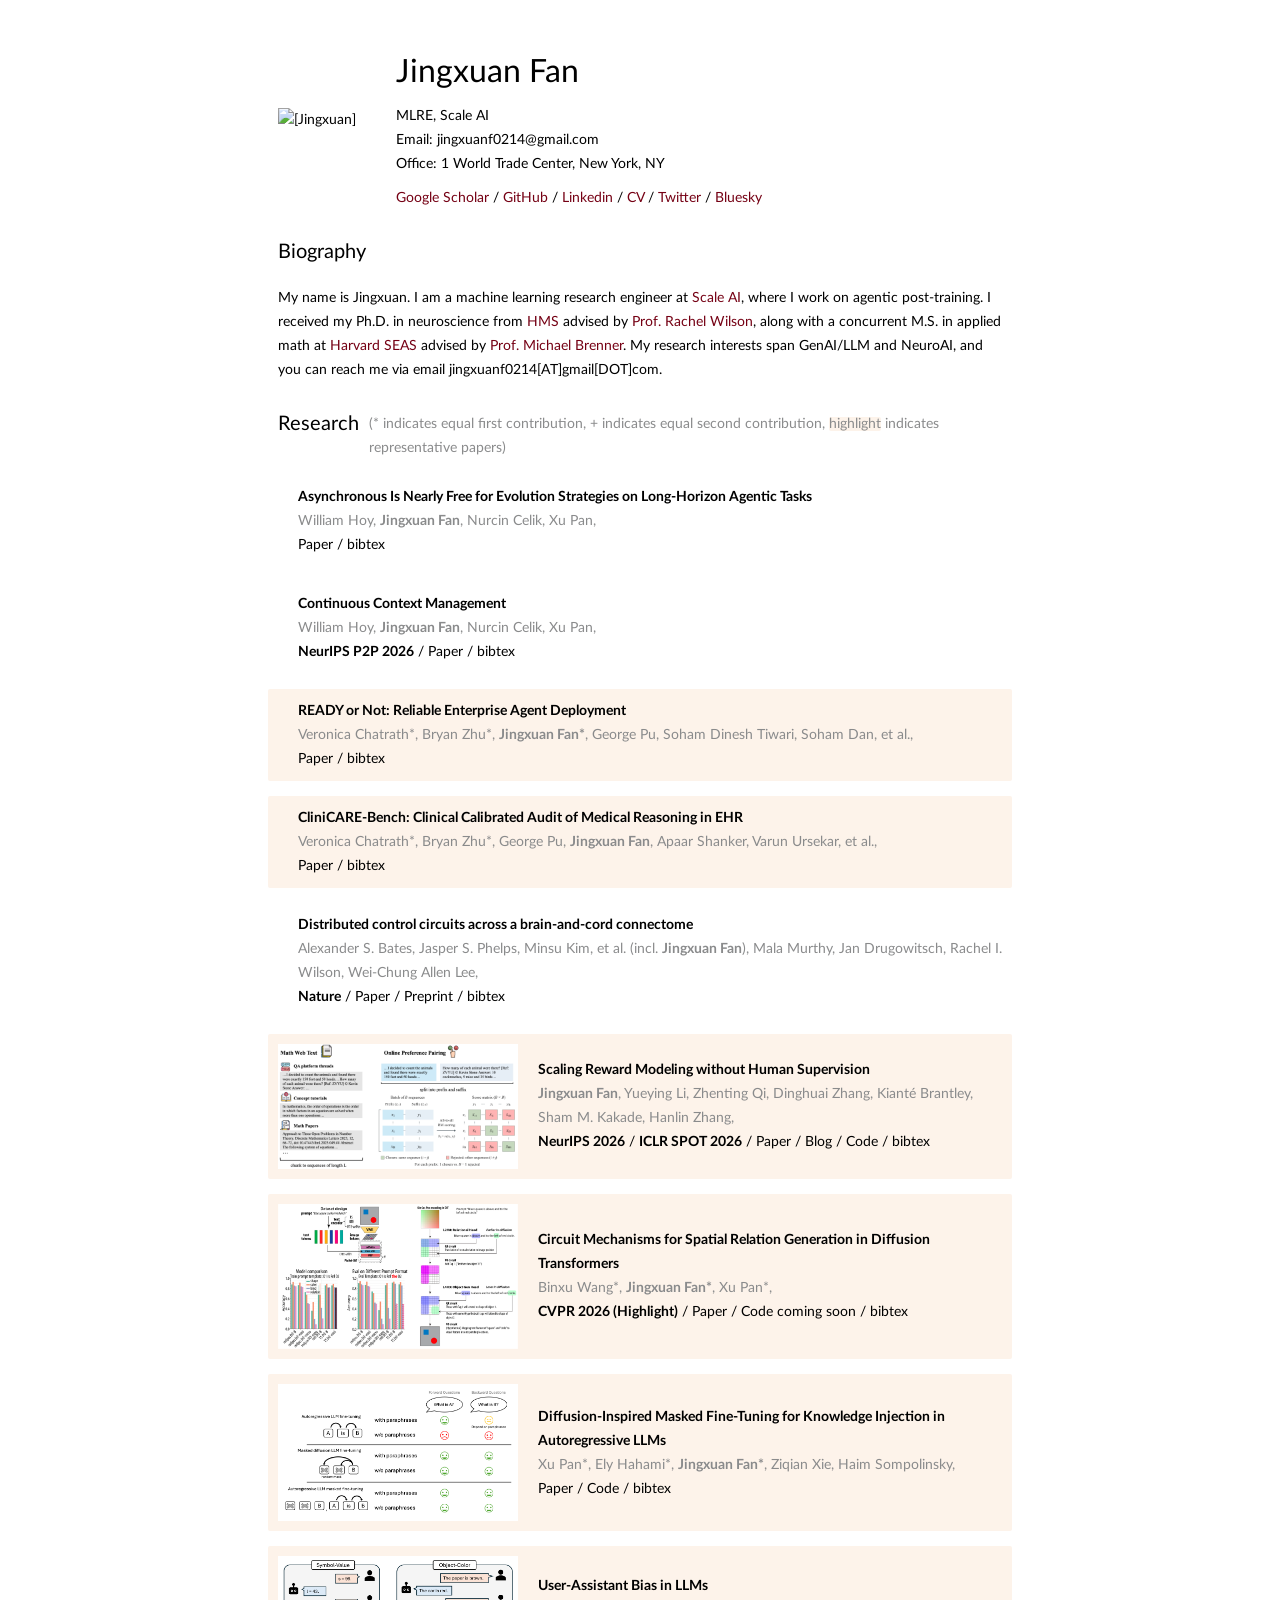
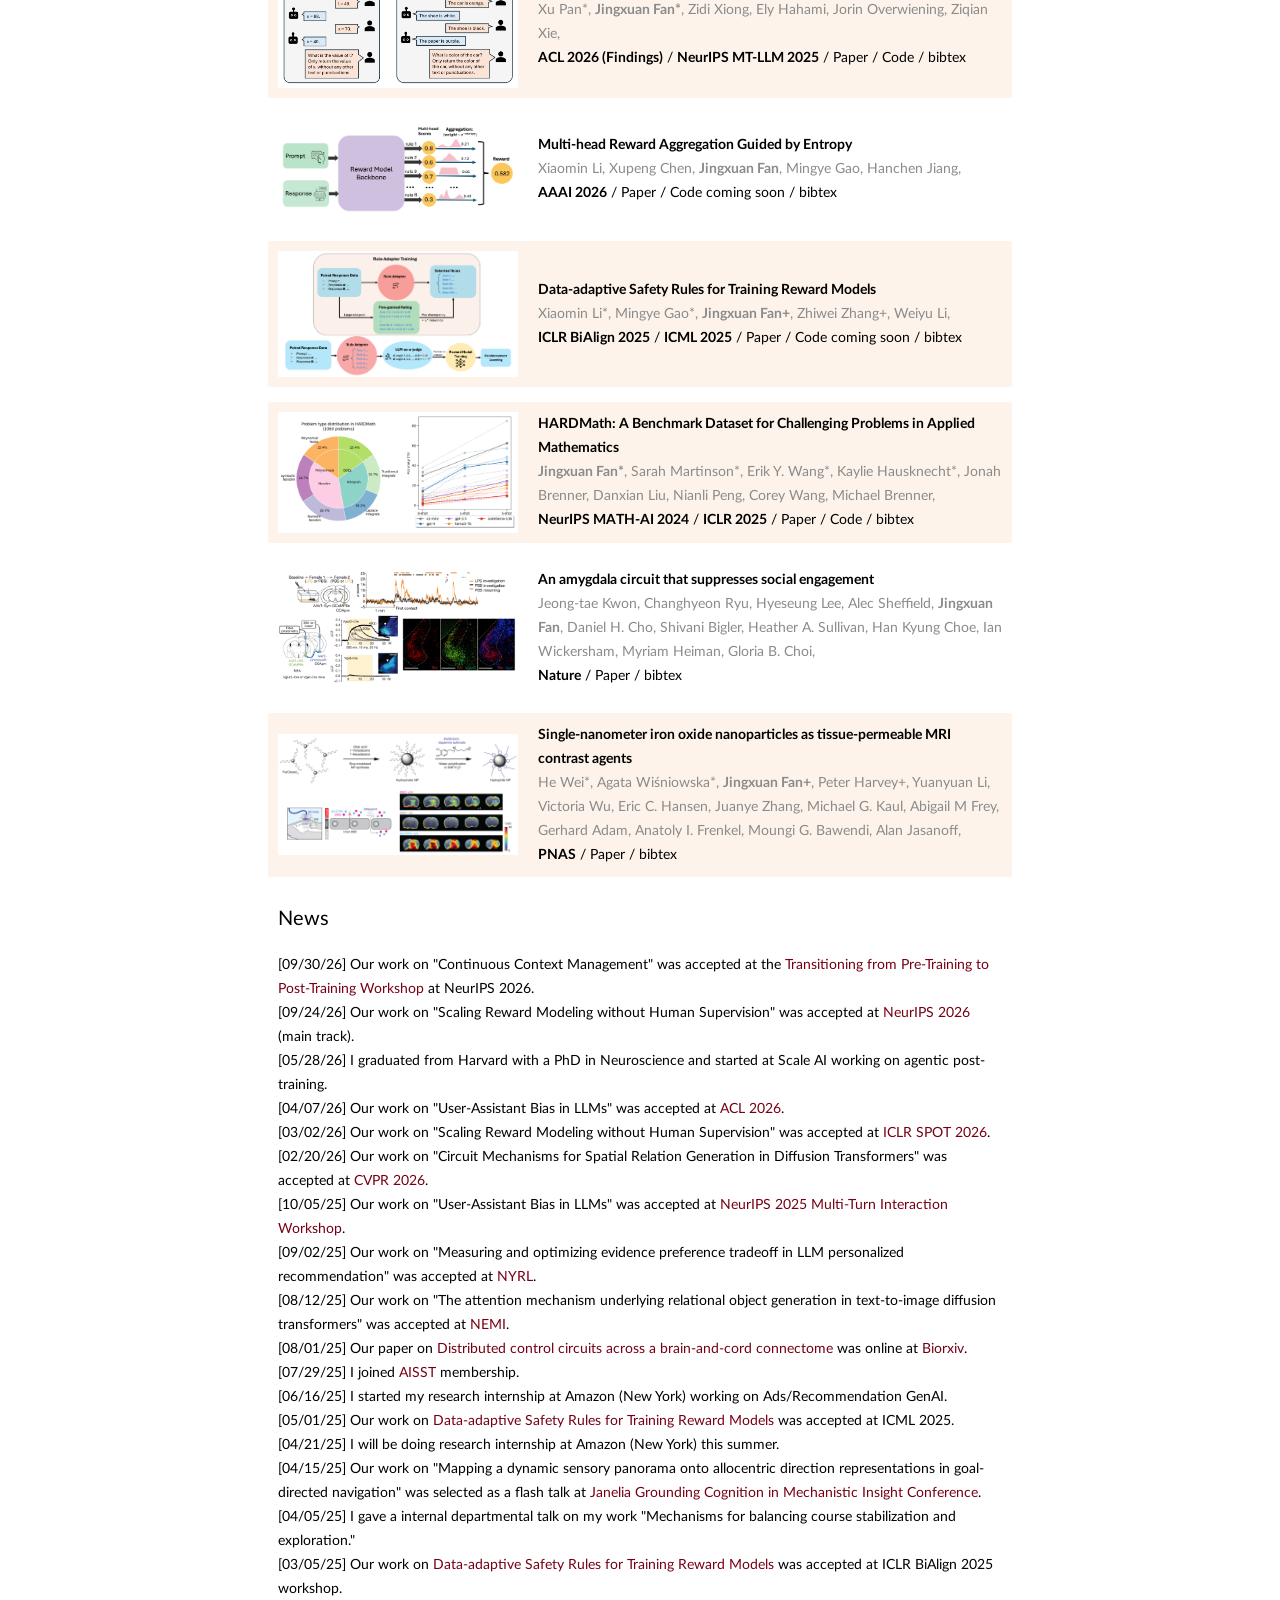
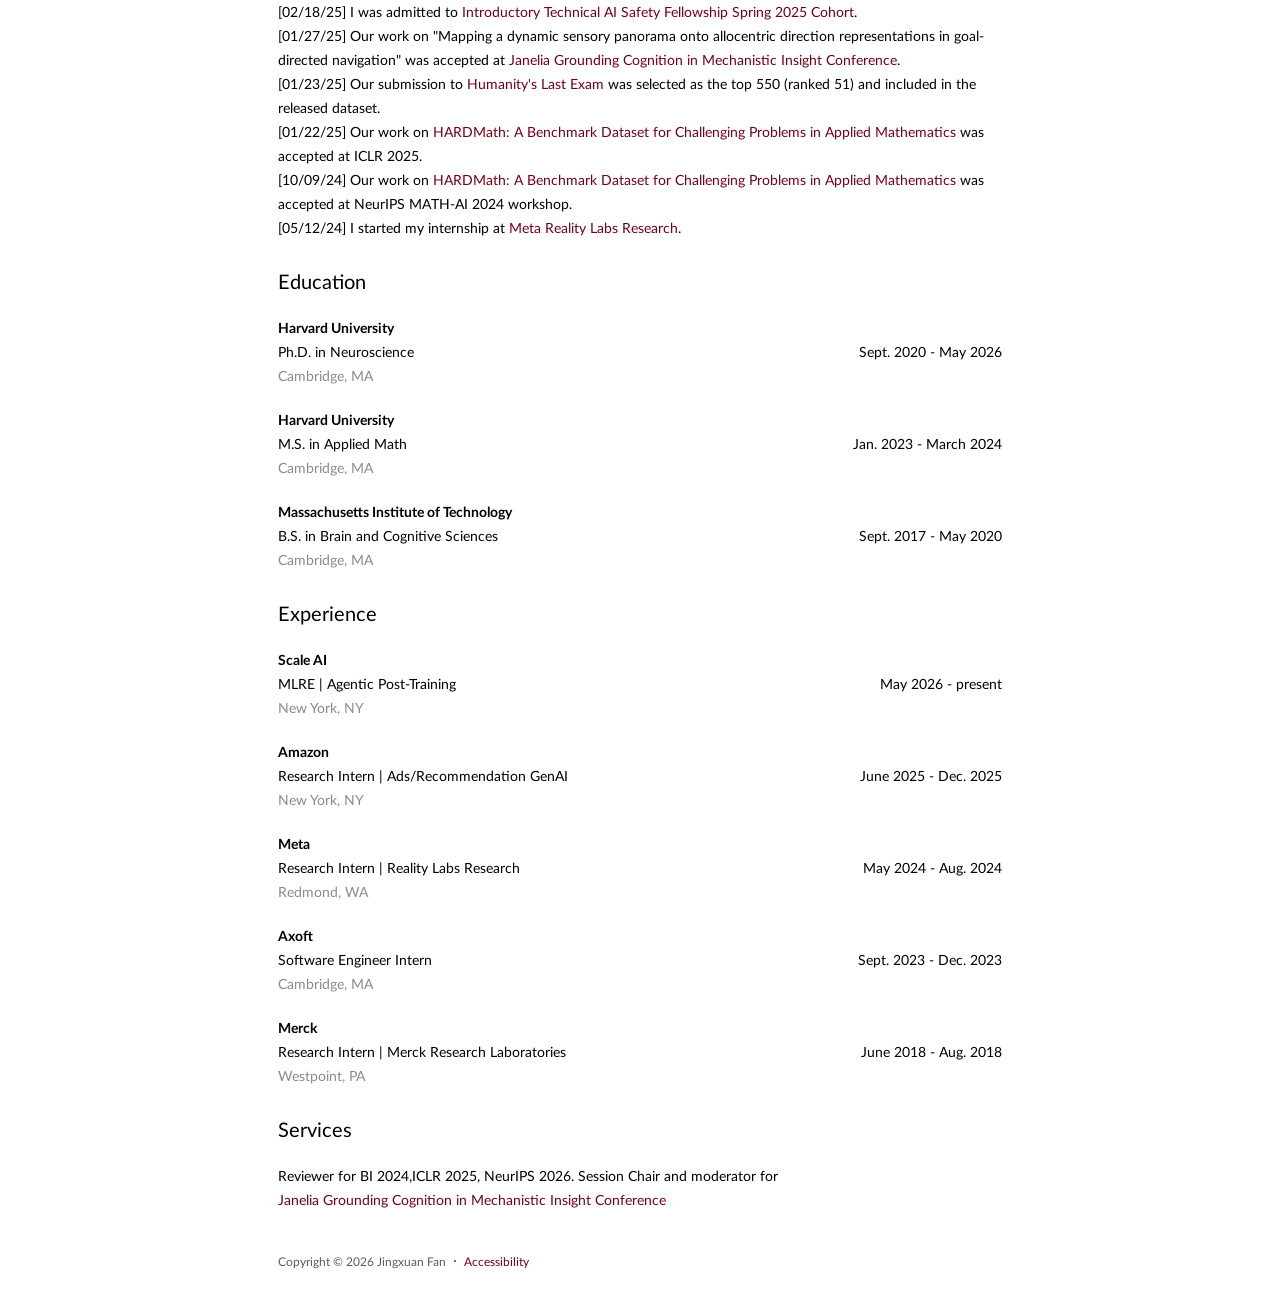
==== index.html @ 9ca390f4 "-" ====
<!doctype html>
<html lang="en">

<head>
  <!-- Required meta tags -->
  <meta charset="utf-8" />
  <!-- <meta http-equiv="X-UA-Compatible" content="IE=edge"> -->
  <meta name="viewport" content="width=device-width,initial-scale=1,shrink-to-fit=no">


  <meta name="description" content="Jingxuan Fan is a machine learning research engineer at Scale AI, with a Ph.D. in neuroscience and an M.S. in applied math from Harvard.">
  <meta name="author" content="Jingxuan Fan">
  <meta name="keywords" content="Jingxuan Fan,Scale AI,LLM,GenAI,NeuroAI,Computational,Neuroscience,Deep,Machine,Learning,Harvard">

  <title>Jingxuan Fan</title>


  <link rel="shortcut icon" href="assets/favicon.ico" rel="icon">

  <!-- Bootstrap CSS -->
  <link href="https://cdn.jsdelivr.net/npm/bootstrap@5.3.3/dist/css/bootstrap.min.css" rel="stylesheet" integrity="sha384-QWTKZyjpPEjISv5WaRU9OFeRpok6YctnYmDr5pNlyT2bRjXh0JMhjY6hW+ALEwIH" crossorigin="anonymous">

  <!-- Bootstrap Icons -->
  <link rel="stylesheet" href="https://cdn.jsdelivr.net/npm/bootstrap-icons@1.11.3/font/bootstrap-icons.min.css">

  <!-- Academicons -->
  <link rel="stylesheet" href="https://cdn.jsdelivr.net/gh/jpswalsh/academicons@1/css/academicons.min.css">

  <!-- Your CSS -->
  <link href="css/style.css" rel="stylesheet">

  <!-- Bootstrap JS -->
  <script src="https://cdn.jsdelivr.net/npm/bootstrap@5.3.3/dist/js/bootstrap.bundle.min.js" integrity="sha384-YvpcrYf0tY3lHB60NNkmXc5s9fDVZLESaAA55NDzOxhy9GkcIdslK1eN7N6jIeHz" crossorigin="anonymous"></script>

  <!-- clipboard.js -->
  <script src="https://cdn.jsdelivr.net/npm/clipboard@2.0.11/dist/clipboard.min.js"></script>
</head>

<body>
  <div class="container-fluid">
    <!-- Home -->
    <div class="sec-wrapper home-wrapper" id="home">
      <div class="row align-items-center">
        <div class="col-sm-auto col-wrapper">
          <div id="profile-credit" class="picture">
            
            <img id="profile" src="assets/profile/selfie.JPG" class="img-responsive" alt="[Jingxuan]"/>
          </div>
        </div>
        <div class="col-sm col-wrapper">
          <div class="description">
            <div class="name">Jingxuan Fan</div>
            <div>MLRE, Scale AI</div>
            <div>Email: jingxuanf0214@gmail.com</div>
            <div>Office: 1 World Trade Center, New York, NY</div>
            <div class="social">
              
              <a href="https://scholar.google.com/citations?user=D3A8fgEAAAAJ&hl=en">Google Scholar</a> /
              <a href="https://github.com/jingxuanf0214">GitHub</a> /
              <a href="https://www.linkedin.com/in/jingxuan-fan/">Linkedin</a> /
              <a href="assets/profile/Jingxuan_Fan_CV_2025.pdf">CV</a> /
              <a href="https://x.com/fjxdaisy">Twitter</a> /
              <a href="https://bsky.app/profile/fjxdaisy.bsky.social">Bluesky</a>
            </div>
          </div>
        </div>
      </div>
    </div>

    <!-- Bio -->
    <div class="sec-wrapper bio-wrapper" id="bio">
      <div class="row section-head">
        <div class="col col-wrapper">
          <div class="section-title">Biography</div>
        </div>
      </div>
      <div class="row section-item">
        <div class="col col-wrapper">
          My name is Jingxuan. I am a machine learning research engineer at <a href="https://scale.com/">Scale AI</a>,
          where I work on agentic post-training. I received my Ph.D. in neuroscience from <a href="https://hms.harvard.edu/">HMS</a>
          advised by <a href="https://wilson.hms.harvard.edu/">Prof. Rachel Wilson</a>, along with
          a concurrent M.S. in applied math at <a href="https://seas.harvard.edu/">Harvard SEAS</a>
          advised by <a href="https://seas.harvard.edu/person/michael-brenner">Prof. Michael Brenner</a>. My research
          interests span GenAI/LLM and NeuroAI, and you can reach me via email jingxuanf0214[AT]gmail[DOT]com.
        </div>
      </div>
    </div>

    <!-- Research -->
    <div class="sec-wrapper pub-wrapper" id="pub">
      <div class="row section-head">
        <div class="col-md-auto col-wrapper">
          <div class="section-title">Research</div>
        </div>
        <div class="col-md section-sub col-wrapper">
          (* indicates equal first contribution, + indicates equal second contribution, <span class="representative">highlight</span> indicates representative papers)
        </div>
      </div>

      <!-- Publication Template -->

      <div class="section-item">
        <div class="row align-items-center">
          <div class="col-xs-12 col-md-auto col-wrapper">
            <div class="figure">
              <!-- TODO: teaser image. Save it as assets/AsyncES/summary.png, then replace this
                   comment with: <a href="https://arxiv.org/abs/2610.04196"><img src="assets/AsyncES/summary.png" alt="[AsyncES]"></a> -->
            </div>
          </div>
          <div class="col-xs-12 col-md col-wrapper">
            <div class="title">
              <a href="https://arxiv.org/abs/2610.04196">Asynchronous Is Nearly Free for Evolution Strategies on Long-Horizon Agentic Tasks</a>
            </div>
            <div class="authors">
                William Hoy,
                <me>Jingxuan Fan</me>,
                Nurcin Celik,
                <a href="https://scholar.google.com/citations?user=y-DixhMAAAAJ&hl=en">Xu Pan</a>,
            </div>
            <div class="link">
              <a href="https://arxiv.org/abs/2610.04196">Paper</a> /
              <!-- TODO: add Code link if/when the repo is public -->
              <a data-bs-toggle="collapse" href="#bibtex-asyncres" onclick="return false">bibtex</a>
            </div>
          </div>
        </div>

        <div class="collapse" id="bibtex-asyncres">
          <div class="row align-items-center">
            <div class="col col-wrapper">
              <pre class="snippet">
<code>@misc{hoy2026asynchronousnearlyfreeevolution,
  title={Asynchronous Is Nearly Free for Evolution Strategies on Long-Horizon Agentic Tasks}, 
  author={William Hoy and Jingxuan Fan and Nurcin Celik and Xu Pan},
  year={2026},
  eprint={2610.04196},
  archivePrefix={arXiv},
  primaryClass={cs.AI},
  url={https://arxiv.org/abs/2610.04196}, 
}</code></pre>
            </div>
          </div>
        </div>
      </div>

      <div class="section-item">
        <div class="row align-items-center">
          <div class="col-xs-12 col-md-auto col-wrapper">
            <div class="figure">
              <!-- TODO: teaser image. Save it as assets/CCM/summary.png, then replace this
                   comment with: <a href="https://arxiv.org/abs/2609.35540"><img src="assets/CCM/summary.png" alt="[CCM]"></a> -->
            </div>
          </div>
          <div class="col-xs-12 col-md col-wrapper">
            <div class="title">
              <a href="https://arxiv.org/abs/2609.35540">Continuous Context Management</a>
            </div>
            <div class="authors">
                William Hoy,
                <me>Jingxuan Fan</me>,
                Nurcin Celik,
                <a href="https://scholar.google.com/citations?user=y-DixhMAAAAJ&hl=en">Xu Pan</a>,
            </div>
            <div class="link">
              <span class="venue"><a href="https://pretrain2posttrain.github.io/">NeurIPS P2P 2026</a></span> /
              <a href="https://arxiv.org/abs/2609.35540">Paper</a> /
              <!-- TODO: add Code link if/when the repo is public -->
              <a data-bs-toggle="collapse" href="#bibtex-ccm" onclick="return false">bibtex</a>
            </div>
          </div>
        </div>

        <div class="collapse" id="bibtex-ccm">
          <div class="row align-items-center">
            <div class="col col-wrapper">
              <pre class="snippet">
<code>@misc{hoy2026continuouscontextmanagement,
  title={Continuous Context Management}, 
  author={William Hoy and Jingxuan Fan and Nurcin Celik and Xu Pan},
  year={2026},
  eprint={2609.35540},
  archivePrefix={arXiv},
  primaryClass={cs.AI},
  url={https://arxiv.org/abs/2609.35540}, 
}</code></pre>
            </div>
          </div>
        </div>
      </div>

      <div class="representative section-item">
        <div class="row align-items-center">
          <div class="col-xs-12 col-md-auto col-wrapper">
            <div class="figure">
              <!-- TODO: teaser image. Save it as assets/READY/summary.png, then replace this
                   comment with: <a href="https://arxiv.org/abs/2609.02095"><img src="assets/READY/summary.png" alt="[READY]"></a> -->
            </div>
          </div>
          <div class="col-xs-12 col-md col-wrapper">
            <div class="title">
              <a href="https://arxiv.org/abs/2609.02095">READY or Not: Reliable Enterprise Agent Deployment</a>
            </div>
            <div class="authors">
                Veronica Chatrath*,
                Bryan Zhu*,
                <me>Jingxuan Fan*</me>,
                George Pu,
                Soham Dinesh Tiwari,
                Soham Dan,
                et al.,
            </div>
            <div class="link">
              <a href="https://arxiv.org/abs/2609.02095">Paper</a> /
              <!-- TODO: add Code link if/when the testbed is released -->
              <a data-bs-toggle="collapse" href="#bibtex-ready" onclick="return false">bibtex</a>
            </div>
          </div>
        </div>

        <div class="collapse" id="bibtex-ready">
          <div class="row align-items-center">
            <div class="col col-wrapper">
              <pre class="snippet">
<code>@misc{chatrath2026readynotreliableenterprise,
  title={READY or Not: Reliable Enterprise Agent Deployment}, 
  author={Veronica Chatrath and Bryan Zhu and Jingxuan Fan and George Pu and Soham Dinesh Tiwari and Soham Dan and Ryan Young and Yuan Li and Yuang Yao and Apaar Shanker and Minglai Yang and Daniel Yue Zhang and Yunzhong He and Ying Liu and Chenguang Wang and Zhijun Yin and Yuan Xue},
  year={2026},
  eprint={2609.02095},
  archivePrefix={arXiv},
  primaryClass={cs.AI},
  url={https://arxiv.org/abs/2609.02095}, 
}</code></pre>
            </div>
          </div>
        </div>
      </div>

      <div class="representative section-item">
        <div class="row align-items-center">
          <div class="col-xs-12 col-md-auto col-wrapper">
            <div class="figure">
              <!-- TODO: teaser image. Save it as assets/CliniCARE/summary.png, then replace this
                   comment with: <a href="https://arxiv.org/abs/2608.07796"><img src="assets/CliniCARE/summary.png" alt="[CliniCARE]"></a> -->
            </div>
          </div>
          <div class="col-xs-12 col-md col-wrapper">
            <div class="title">
              <a href="https://arxiv.org/abs/2608.07796">CliniCARE-Bench: Clinical Calibrated Audit of Medical Reasoning in EHR</a>
            </div>
            <div class="authors">
                Veronica Chatrath*,
                Bryan Zhu*,
                George Pu,
                <me>Jingxuan Fan</me>,
                Apaar Shanker,
                Varun Ursekar,
                et al.,
            </div>
            <div class="link">
              <a href="https://arxiv.org/abs/2608.07796">Paper</a> /
              <!-- TODO: add Code/Dataset link if/when released -->
              <a data-bs-toggle="collapse" href="#bibtex-clinicare" onclick="return false">bibtex</a>
            </div>
          </div>
        </div>

        <div class="collapse" id="bibtex-clinicare">
          <div class="row align-items-center">
            <div class="col col-wrapper">
              <pre class="snippet">
<code>@misc{chatrath2026clinicarebenchclinicalcalibratedaudit,
  title={CliniCARE-Bench: Clinical Calibrated Audit of Medical Reasoning in EHR}, 
  author={Veronica Chatrath and Bryan Zhu and George Pu and Jingxuan Fan and Apaar Shanker and Varun Ursekar and Anahita Sharma and Jason Qin and Keqi Han and Soham Dinesh Tiwari and Soham Dan and Vijay Kalmath and Yuan Li and Daniel Yue Zhang and Chenguang Wang and Zainab Doctor and Zhijun Yin and Nigam H. Shah and Yuan Xue},
  year={2026},
  eprint={2608.07796},
  archivePrefix={arXiv},
  primaryClass={cs.AI},
  url={https://arxiv.org/abs/2608.07796}, 
}</code></pre>
            </div>
          </div>
        </div>
      </div>

      <div class="section-item">
        <div class="row align-items-center">
          <div class="col-xs-12 col-md-auto col-wrapper">
            <div class="figure">
              <!-- TODO: teaser image. Save it as assets/BANC/summary.png, then replace this
                   comment with: <a href="https://www.nature.com/articles/s41586-026-10735-w"><img src="assets/BANC/summary.png" alt="[BANC]"></a> -->
            </div>
          </div>
          <div class="col-xs-12 col-md col-wrapper">
            <div class="title">
              <a href="https://www.nature.com/articles/s41586-026-10735-w">Distributed control circuits across a brain-and-cord connectome</a>
            </div>
            <div class="authors">
                Alexander S. Bates,
                Jasper S. Phelps,
                Minsu Kim,
                et al. (incl. <me>Jingxuan Fan</me>),
                Mala Murthy,
                Jan Drugowitsch,
                <a href="https://wilson.hms.harvard.edu/">Rachel I. Wilson</a>,
                Wei-Chung Allen Lee,
            </div>
            <div class="link">
              <span class="venue"><a href="https://www.nature.com/">Nature</a></span> /
              <a href="https://www.nature.com/articles/s41586-026-10735-w">Paper</a> /
              <a href="https://www.biorxiv.org/content/10.1101/2025.07.31.667571v1">Preprint</a> /
              <a data-bs-toggle="collapse" href="#bibtex-banc" onclick="return false">bibtex</a>
            </div>
          </div>
        </div>

        <div class="collapse" id="bibtex-banc">
          <div class="row align-items-center">
            <div class="col col-wrapper">
              <pre class="snippet">
<code>@article{bates2026distributed,
  title={Distributed control circuits across a brain-and-cord connectome},
  author={Bates, Alexander S. and Phelps, Jasper S. and Kim, Minsu and Yang, Helen H. and Matsliah, Arie and Ajabi, Zaki and others and Murthy, Mala and Drugowitsch, Jan and Wilson, Rachel I. and Lee, Wei-Chung Allen},
  journal={Nature},
  volume={656},
  number={8129},
  pages={957--970},
  year={2026},
  publisher={Nature Publishing Group},
  doi={10.1038/s41586-026-10735-w},
}</code></pre>
            </div>
          </div>
        </div>
      </div>

      <div class="representative section-item">
        <div class="row align-items-center">
          <div class="col-xs-12 col-md-auto col-wrapper">
            <div class="figure">
              <a href="https://arxiv.org/abs/2603.02225">
                <img src="assets/reward_scaling/summary.png" alt="[reward_scaling]">
              </a>
            </div>
          </div>
          <div class="col-xs-12 col-md col-wrapper">
            <div class="title">
              <!-- TODO: Add publication title and link -->
              <a href="https://arxiv.org/abs/2603.02225">Scaling Reward Modeling without Human Supervision</a>
            </div>
            <div class="authors">
                <me>Jingxuan Fan</me>,
                <a href="https://yueying-lisa-li.org/">Yueying Li</a>,
                <a href="https://zhentingqi.github.io/">Zhenting Qi</a>,
                <a href="https://zdhnarsil.github.io/">Dinghuai Zhang</a>,
                <a href="https://xkianteb.github.io/">Kianté Brantley</a>,
                <a href="https://shamulent.github.io/">Sham M. Kakade</a>,
                <a href="https://hanlin-zhang.com/">Hanlin Zhang</a>,
            </div>
            <div class="link">
              <!-- TODO: Add publication venue and links -->
              <!-- <span class="venue"><a href="https://bialign-workshop.github.io/#/">ICLR BiAlign 2025</a></span> /
              <span class="venue"><a href="https://icml.cc/">ICML 2025</a></span> / -->
              <span class="venue"><a href="https://neurips.cc/">NeurIPS 2026</a></span> /
              <span class="venue"><a href="https://spoticlr.github.io/">ICLR SPOT 2026</a></span> /
              <a href="https://arxiv.org/abs/2603.02225">Paper</a> /
              <a href="https://jingxuanf0214.github.io/reward-scaling/">Blog</a> /
              <a href="https://github.com/jingxuanf0214/rm-scaling">Code</a> /
              <a data-bs-toggle="collapse" href="#bibtex-rmscaling" onclick="return false">bibtex</a>
            </div>
          </div>
        </div>

        <div class="collapse" id="bibtex-rmscaling">
          <div class="row align-items-center">
            <div class="col col-wrapper">
              <pre class="snippet">
<!-- TODO: Add publication bibtex -->
<code>@misc{fan2026scalingrewardmodelinghuman,
  title={Scaling Reward Modeling without Human Supervision}, 
  author={Jingxuan Fan and Yueying Li and Zhenting Qi and Dinghuai Zhang and Kianté Brantley and Sham M. Kakade and Hanlin Zhang},
  year={2026},
  eprint={2603.02225},
  archivePrefix={arXiv},
  primaryClass={cs.LG},
  url={https://arxiv.org/abs/2603.02225}, 
}</code></pre>
            </div>
          </div>
        </div>
      </div>

      <div class="representative section-item">
        <div class="row align-items-center">
          <div class="col-xs-12 col-md-auto col-wrapper">
            <div class="figure">
              <!-- TODO: Add publication image -->
              <a href="https://arxiv.org/abs/2601.06338">
                <img src="assets/DiT/summary.png" alt="[DiT]">
              </a>
            </div>
          </div>
          <div class="col-xs-12 col-md col-wrapper">
            <div class="title">
              <!-- TODO: Add publication title and link -->
              <a href="https://arxiv.org/abs/2601.06338">Circuit Mechanisms for Spatial Relation Generation in Diffusion Transformers</a>
            </div>
            <div class="authors">
              <a href="https://animadversio.github.io/">Binxu Wang*</a>,
                <me>Jingxuan Fan*</me>,
                <a href="https://scholar.google.com/citations?user=y-DixhMAAAAJ&hl=en">Xu Pan*</a>,
            </div>
            <div class="link">
              <!-- TODO: Add publication venue and links -->
              <!-- <span class="venue"><a href="https://bialign-workshop.github.io/#/">ICLR BiAlign 2025</a></span> /
              <span class="venue"><a href="https://icml.cc/">ICML 2025</a></span> / -->
              <span class="venue"><a href="https://cvpr.thecvf.com/">CVPR 2026 (Highlight)</a></span> /
              <a href="https://arxiv.org/abs/2601.06338">Paper</a> /
              Code coming soon /
              <a data-bs-toggle="collapse" href="#bibtex-dit" onclick="return false">bibtex</a>
            </div>
          </div>
        </div>

        <div class="collapse" id="bibtex-dit">
          <div class="row align-items-center">
            <div class="col col-wrapper">
              <pre class="snippet">
<!-- TODO: Add publication bibtex -->
<code>@misc{wang2026circuitmechanismsspatialrelation,
  title={Circuit Mechanisms for Spatial Relation Generation in Diffusion Transformers}, 
  author={Binxu Wang and Jingxuan Fan and Xu Pan},
  year={2026},
  eprint={2601.06338},
  archivePrefix={arXiv},
  primaryClass={cs.AI},
  url={https://arxiv.org/abs/2601.06338}, 
}</code></pre>
            </div>
          </div>
        </div>
      </div>

      <div class="representative section-item">
        <div class="row align-items-center">
          <div class="col-xs-12 col-md-auto col-wrapper">
            <div class="figure">
              <!-- TODO: Add publication image -->
              <a href="https://arxiv.org/pdf/2510.09885v3">
                <img src="assets/dLLM/summary.png" alt="[dLLM]">
              </a>
            </div>
          </div>
          <div class="col-xs-12 col-md col-wrapper">
            <div class="title">
              <!-- TODO: Add publication title and link -->
              <a href="https://arxiv.org/pdf/2510.09885v3">Diffusion-Inspired Masked Fine-Tuning for Knowledge Injection in
                Autoregressive LLMs</a>
            </div>
            <div class="authors">
                <a href="https://scholar.google.com/citations?user=y-DixhMAAAAJ&hl=en">Xu Pan*</a>,
                <a href="https://scholar.google.com/citations?user=5fXhVkoAAAAJ&hl=en">Ely Hahami*</a>,
                <me>Jingxuan Fan*</me>,
                <a href="https://scholar.google.com/citations?user=80G2ezsAAAAJ&hl=en">Ziqian Xie</a>,
                <a href="https://en.wikipedia.org/wiki/Haim_Sompolinsky">Haim Sompolinsky</a>,
            </div>
            <div class="link">
              <!-- TODO: Add publication venue and links -->
              <!-- <span class="venue"><a href="https://bialign-workshop.github.io/#/">ICLR BiAlign 2025</a></span> /
              <span class="venue"><a href="https://icml.cc/">ICML 2025</a></span> / -->
              <a href="https://arxiv.org/pdf/2510.09885v3">Paper</a> /
              <a href="https://github.com/xup5/masked_arLLM">Code</a> /
              <a data-bs-toggle="collapse" href="#bibtex-dllm" onclick="return false">bibtex</a>
            </div>
          </div>
        </div>

        <div class="collapse" id="bibtex-dllm">
          <div class="row align-items-center">
            <div class="col col-wrapper">
              <pre class="snippet">
<!-- TODO: Add publication bibtex -->
<code>@misc{pan2025closingdataefficiencygapautoregressive,
  title={Closing the Data-Efficiency Gap Between Autoregressive and Masked Diffusion LLMs}, 
  author={Xu Pan and Ely Hahami and Jingxuan Fan and Ziqian Xie and Haim Sompolinsky},
  year={2025},
  eprint={2510.09885},
  archivePrefix={arXiv},
  primaryClass={cs.CL},
  url={https://arxiv.org/abs/2510.09885}, 
}</code></pre>
            </div>
          </div>
        </div>
      </div>
      
      <div class="representative section-item">
        <div class="row align-items-center">
          <div class="col-xs-12 col-md-auto col-wrapper">
            <div class="figure">
              <!-- TODO: Add publication image -->
              <a href="https://arxiv.org/abs/2508.15815">
                <img src="assets/UserAssist/summary.png" alt="[UserAssist]">
              </a>
            </div>
          </div>
          <div class="col-xs-12 col-md col-wrapper">
            <div class="title">
              <!-- TODO: Add publication title and link -->
              <a href="https://arxiv.org/abs/2508.15815">User-Assistant Bias in LLMs</a>
            </div>
            <div class="authors">
                <a href="https://scholar.google.com/citations?user=y-DixhMAAAAJ&hl=en">Xu Pan*</a>,
                <me>Jingxuan Fan*</me>,
                <a href="https://polaris-73.github.io/">Zidi Xiong</a>,
                <a href="https://scholar.google.com/citations?user=5fXhVkoAAAAJ&hl=en">Ely Hahami</a>,
                <a href="https://scholar.google.com/citations?user=XDpDiuYAAAAJ&hl=en">Jorin Overwiening</a>,
                <a href="https://scholar.google.com/citations?user=80G2ezsAAAAJ&hl=en">Ziqian Xie</a>,
            </div>
            <div class="link">
              <!-- TODO: Add publication venue and links -->
              <!-- <span class="venue"><a href="https://bialign-workshop.github.io/#/">ICLR BiAlign 2025</a></span> /
              <span class="venue"><a href="https://icml.cc/">ICML 2025</a></span> / -->
              <span class="venue"><a href="https://acl.swoogo.com/acl2026">ACL 2026 (Findings)</a></span> /
              <span class="venue"><a href="https://workshop-multi-turn-interaction.github.io/">NeurIPS MT-LLM 2025</a></span> /
              <a href="https://arxiv.org/abs/2508.15815">Paper</a> /
              <a href="https://github.com/jingxuanf0214/userassist">Code</a> /
              <a data-bs-toggle="collapse" href="#bibtex-userassist" onclick="return false">bibtex</a>
            </div>
          </div>
        </div>

        <div class="collapse" id="bibtex-userassist">
          <div class="row align-items-center">
            <div class="col col-wrapper">
              <pre class="snippet">
<!-- TODO: Add publication bibtex -->
<code>@misc{pan2025userassistantbiasllms,
  title={User-Assistant Bias in LLMs}, 
  author={Xu Pan and Jingxuan Fan and Zidi Xiong and Ely Hahami and Jorin Overwiening and Ziqian Xie},
  year={2025},
  eprint={2508.15815},
  archivePrefix={arXiv},
  primaryClass={cs.CL},
  url={https://arxiv.org/abs/2508.15815}, 
}</code></pre>
            </div>
          </div>
        </div>
      </div>


      <div class="section-item">
        <div class="row align-items-center">
          <div class="col-xs-12 col-md-auto col-wrapper">
            <div class="figure">
              <!-- TODO: Add publication image -->
              <a href="https://arxiv.org/abs/2503.20995">
                <img src="assets/entropy/summary.png" alt="[entropy]">
              </a>
            </div>
          </div>
          <div class="col-xs-12 col-md col-wrapper">
            <div class="title">
              <!-- TODO: Add publication title and link -->
              <a href="https://arxiv.org/abs/2503.20995">Multi-head Reward Aggregation Guided by Entropy</a>
            </div>
            <div class="authors">
                <a href="https://seas.harvard.edu/person/xiaomin-li">Xiaomin Li</a>,
                <a href="https://scholar.google.com/citations?user=d3HfTOsAAAAJ&hl=en">Xupeng Chen</a>,
                <me>Jingxuan Fan</me>,
                <a href="https://openreview.net/profile?id=~Mingye_Gao1">Mingye Gao</a>,
                <a href="https://openreview.net/profile?id=~Eric_Hanchen_Jiang1">Hanchen Jiang</a>,
            </div>
            <div class="link">
              <!-- TODO: Add publication venue and links -->
              <span class="venue"><a href="https://aaai.org/conference/aaai/aaai-26/">AAAI 2026</a></span> /
              <a href="https://arxiv.org/abs/2503.20995">Paper</a> /
              Code coming soon /
              <a data-bs-toggle="collapse" href="#bibtex-entropy" onclick="return false">bibtex</a>
            </div>
          </div>
        </div>

        <div class="collapse" id="bibtex-entropy">
          <div class="row align-items-center">
            <div class="col col-wrapper">
              <pre class="snippet">
<!-- TODO: Add publication bibtex -->
<code>@misc{li2025multiheadrewardaggregationguided,
  title={Multi-head Reward Aggregation Guided by Entropy}, 
  author={Xiaomin Li and Xupeng Chen and Jingxuan Fan and Eric Hanchen Jiang and Mingye Gao},
  year={2025},
  eprint={2503.20995},
  archivePrefix={arXiv},
  primaryClass={cs.CL},
  url={https://arxiv.org/abs/2503.20995}, 
}</code></pre>
            </div>
          </div>
        </div>
      </div>

      <div class="representative section-item">
        <div class="row align-items-center">
          <div class="col-xs-12 col-md-auto col-wrapper">
            <div class="figure">
              <!-- TODO: Add publication image -->
              <a href="https://arxiv.org/pdf/2501.15453">
                <img src="assets/Rule_adaptor/summary.png" alt="[Rule_adaptor]">
              </a>
            </div>
          </div>
          <div class="col-xs-12 col-md col-wrapper">
            <div class="title">
              <!-- TODO: Add publication title and link -->
              <a href="https://arxiv.org/pdf/2501.15453">Data-adaptive Safety Rules for Training Reward Models</a>
            </div>
            <div class="authors">
                <a href="https://seas.harvard.edu/person/xiaomin-li">Xiaomin Li*</a>,
                <a href="https://openreview.net/profile?id=~Mingye_Gao1">Mingye Gao*</a>,
                <me>Jingxuan Fan+</me>,
                <a href="https://openreview.net/profile?id=~Zhiwei_Zhang10">Zhiwei Zhang+</a>,
                <a href="https://scholar.harvard.edu/weiyuli/home">Weiyu Li</a>,
            </div>
            <div class="link">
              <!-- TODO: Add publication venue and links -->
              <span class="venue"><a href="https://bialign-workshop.github.io/#/">ICLR BiAlign 2025</a></span> /
              <span class="venue"><a href="https://icml.cc/">ICML 2025</a></span> /
              <a href="https://arxiv.org/pdf/2501.15453">Paper</a> /
              Code coming soon /
              <a data-bs-toggle="collapse" href="#bibtex-ruleadapter" onclick="return false">bibtex</a>
            </div>
          </div>
        </div>

        <div class="collapse" id="bibtex-ruleadapter">
          <div class="row align-items-center">
            <div class="col col-wrapper">
              <pre class="snippet">
<!-- TODO: Add publication bibtex -->
<code>@misc{li2025dataadaptivesafetyrulestraining,
  title={Data-adaptive Safety Rules for Training Reward Models}, 
  author={Xiaomin Li and Mingye Gao and Zhiwei Zhang and Jingxuan Fan and Weiyu Li},
  year={2025},
  eprint={2501.15453},
  archivePrefix={arXiv},
  primaryClass={cs.CL},
  url={https://arxiv.org/abs/2501.15453}, 
}</code></pre>
            </div>
          </div>
        </div>
      </div>

      

      <div class="representative section-item">
        <div class="row align-items-center">
          <div class="col-xs-12 col-md-auto col-wrapper">
            <div class="figure">
              <!-- TODO: Add publication image -->
              <a href="https://arxiv.org/pdf/2410.09988">
                <img src="assets/HARDMath/summary.png" alt="[HARDMath]">
              </a>
            </div>
          </div>
          <div class="col-xs-12 col-md col-wrapper">
            <div class="title">
              <!-- TODO: Add publication title and link -->
              <a href="https://arxiv.org/pdf/2410.09988">HARDMath: A Benchmark Dataset for Challenging Problems in Applied Mathematics</a>
            </div>
            <div class="authors">
                <me>Jingxuan Fan*</me>,
                <a href="https://seas.harvard.edu/person/sarah-martinson">Sarah Martinson*</a>,
                Erik Y. Wang*,
                <a href="https://kayliehausknecht.github.io">Kaylie Hausknecht*</a>,
                Jonah Brenner,
                <a href="https://seas.harvard.edu/person/danxian-liu">Danxian Liu</a>,
                <a href="https://seas.harvard.edu/person/nianli-peng">Nianli Peng</a>,
                <a href="https://seas.harvard.edu/person/corey-wang">Corey Wang</a>,
                <a href="https://seas.harvard.edu/person/michael-brenner">Michael Brenner</a>,
            </div>
            <div class="link">
              <!-- TODO: Add publication venue and links -->
              <span class="venue"><a href="https://mathai2024.github.io/">NeurIPS MATH-AI 2024</a></span> /
              <span class="venue"><a href="https://iclr.cc/">ICLR 2025</a></span> /
              <a href="https://arxiv.org/pdf/2410.09988">Paper</a> /
              <a href="https://github.com/sarahmart/HARDMath">Code</a> /
              <a data-bs-toggle="collapse" href="#bibtex-hardmath" onclick="return false">bibtex</a>
            </div>
          </div>
        </div>

        <div class="collapse" id="bibtex-hardmath">
          <div class="row align-items-center">
            <div class="col col-wrapper">
              <pre class="snippet">
<!-- TODO: Add publication bibtex -->
<code>@misc{fan2024hardmathbenchmarkdatasetchallenging,
    title={HARDMath: A Benchmark Dataset for Challenging Problems in Applied Mathematics}, 
    author={Jingxuan Fan and Sarah Martinson and Erik Y. Wang and Kaylie Hausknecht and Jonah Brenner and Danxian Liu and Nianli Peng and Corey Wang and Michael P. Brenner},
    year={2024},
    eprint={2410.09988},
    archivePrefix={arXiv},
    primaryClass={cs.LG},
    url={https://arxiv.org/abs/2410.09988}, 
}</code></pre>
            </div>
          </div>
        </div>
      </div>

    <div class="section-item">
        <div class="row align-items-center">
          <div class="col-xs-12 col-md-auto col-wrapper">
            <div class="figure">
              <!-- TODO: Add publication image -->
              <a href="https://www.nature.com/articles/s41586-021-03413-6">
                <img src="assets/Nature_coapm/summary.png" alt="[Nature_coapm]">
              </a>
            </div>
          </div>
          <div class="col-xs-12 col-md col-wrapper">
            <div class="title">
              <!-- TODO: Add publication title and link -->
              <a href="https://www.nature.com/articles/s41586-021-03413-6">An amygdala circuit that suppresses social engagement</a>
            </div>
            <div class="authors">
                Jeong-tae Kwon,
                <a href="https://bcs.mit.edu/directory/changhyeon-ryu">Changhyeon Ryu</a>,
                <a href="https://heiman.mit.edu/team/lee-hyeseung/">Hyeseung Lee</a>,
                <a href="https://medicine.yale.edu/profile/alec-sheffield/">Alec Sheffield</a>,
                <me>Jingxuan Fan</me>,
                Daniel H. Cho,
                <a href="https://siegelbaumlab.zuckermaninstitute.columbia.edu/people/shivani-bigler">Shivani Bigler</a>,
                <a href="https://bcs.mit.edu/directory/heather-sullivan">Heather A. Sullivan</a>,
                <a href="https://scholar.dgist.ac.kr/researcher-profile?ep=837">Han Kyung Choe</a>,
                <a href="https://synthneuro.org/people/ian-wickersham/">Ian Wickersham</a>,
                <a href="https://picower.mit.edu/people/faculty-leadership/myriam-heiman">Myriam Heiman</a>,
                <a href="https://picower.mit.edu/gloria-choi">Gloria B. Choi</a>,
            </div>
            <div class="link">
              <!-- TODO: Add publication venue and links -->
              <span class="venue"><a href="https://www.nature.com/">Nature</a></span> /
              <a href="https://www.nature.com/articles/s41586-021-03413-6">Paper</a> /
              <a data-bs-toggle="collapse" href="#bibtex-coapm" onclick="return false">bibtex</a>
            </div>
          </div>
        </div>

        <div class="collapse" id="bibtex-coapm">
          <div class="row align-items-center">
            <div class="col col-wrapper">
              <pre class="snippet">
<!-- TODO: Add publication bibtex -->
<code>@article{kwon2021amygdala,
    title={An amygdala circuit that suppresses social engagement},
    author={Kwon, Jeong-tae and Ryu, Changhyeon and Lee, Hyeseung and Sheffield, Alec and Fan, Jingxuan and Bigler, Shivani and Sullivan, Heather A and Choe, Han Kyung and Wickersham, Ian and Heiman, Myriam and Choi, Gloria B},
    journal={Nature},
    volume={593},
    number={7858},
    pages={114--118},
    year={2021},
    publisher={Nature Publishing Group},
    doi={10.1038/s41586-021-03413-6},
}</code></pre>
            </div>
          </div>
        </div>
      </div>

      <div class="representative section-item">
        <div class="row align-items-center">
          <div class="col-xs-12 col-md-auto col-wrapper">
            <div class="figure">
              <!-- TODO: Add publication image -->
              <a href="https://www.pnas.org/doi/10.1073/pnas.2102340118">
                <img src="assets/PNAS_mri/summary.png" alt="[PNAS_mri]">
              </a>
            </div>
          </div>
          <div class="col-xs-12 col-md col-wrapper">
            <div class="title">
              <!-- TODO: Add publication title and link -->
              <a href="https://www.pnas.org/doi/10.1073/pnas.2102340118">Single-nanometer iron oxide nanoparticles as tissue-permeable MRI contrast agents</a>
            </div>
            <div class="authors">
                <a href="https://csm.fresnostate.edu/about/directory/chemistry/wei-he.html">He Wei*</a>,
                Agata Wiśniowska*,
                <me>Jingxuan Fan+</me>,
                <a href="https://www.nottingham.ac.uk/research/groups/neuroscience/people/peter.harvey">Peter Harvey+</a>,
                <a href="https://www.bnl.gov/staff/yyli">Yuanyuan Li</a>,
                Victoria Wu,
                Eric C. Hansen,
                <a href="https://nanocluster.mit.edu/people">Juanye Zhang</a>,
                <a href="https://ieeexplore.ieee.org/author/37085503674">Michael G. Kaul</a>,
                <a href="https://www.hsph.harvard.edu/fortune-lab/people/abigail-frey/">Abigail M Frey</a>,
                <a href="https://uke.de/english/physicians-and-scientists/arztprofilseite_gerhard_adam.html">Gerhard Adam</a>,
                <a href="https://www.stonybrook.edu/matsci-chemeng/faculty/anatoly_frenkel.html">Anatoly I. Frenkel</a>,
                <a href="https://chemistry.mit.edu/profile/moungi-bawendi/">Moungi G. Bawendi</a>,
                <a href="https://be.mit.edu/faculty/alan-jasanoff/">Alan Jasanoff</a>,
            </div>
            <div class="link">
              <!-- TODO: Add publication venue and links -->
              <span class="venue"><a href="https://www.pnas.org/">PNAS</a></span> /
              <a href="https://www.pnas.org/doi/10.1073/pnas.2102340118">Paper</a> /
              <a data-bs-toggle="collapse" href="#bibtex-mri" onclick="return false">bibtex</a>
            </div>
          </div>
        </div>

        <div class="collapse" id="bibtex-mri">
          <div class="row align-items-center">
            <div class="col col-wrapper">
              <pre class="snippet">
<!-- TODO: Add publication bibtex -->
<code>@article{wei2021single,
    title={Single-nanometer iron oxide nanoparticles as tissue-permeable {MRI} contrast agents},
    author={Wei, He and Wi{\'s}niowska, Agata and Fan, Jingxuan and Harvey, Peter and Li, Yuanyuan and Wu, Victoria and Hansen, Eric C and Zhang, Juanye and Kaul, Michael G and Frey, Abigail M and Adam, Gerhard and Frenkel, Anatoly I and Bawendi, Moungi G and Jasanoff, Alan},
    journal={Proceedings of the National Academy of Sciences},
    volume={118},
    number={42},
    pages={e2102340118},
    year={2021},
    publisher={National Academy of Sciences},
    doi={10.1073/pnas.2102340118},
}</code></pre>
            </div>
          </div>
        </div>
      </div>
    </div>

    <!-- News -->
    <div class="sec-wrapper news-wrapper" id="news">
      <div class="row section-head">
        <div class="col col-wrapper">
          <div class="section-title">News</div>
        </div>
      </div>

      <div class="section-item">
        <div class="row align-items-center">
          <div class="col col-wrapper">
            <div class="news-list">
              <div>
                <span>[09/30/26]</span> 
                Our work on "Continuous Context Management" 
                was accepted at the <a href="https://pretrain2posttrain.github.io/">Transitioning from Pre-Training to Post-Training Workshop</a> at NeurIPS 2026.
              </div>
              <div>
                <span>[09/24/26]</span> 
                Our work on "Scaling Reward Modeling without Human Supervision" 
                was accepted at <a href="https://neurips.cc/">NeurIPS 2026</a> (main track).
              </div>
              <div>
                <span>[05/28/26]</span> 
                I graduated from Harvard with a PhD in Neuroscience and started at Scale AI working on agentic post-training.
              </div>
              <div>
                <span>[04/07/26]</span> 
                Our work on "User-Assistant Bias in LLMs" 
                was accepted at <a href="https://acl.swoogo.com/acl2026">ACL 2026</a>.
              </div>
              <div>
                <span>[03/02/26]</span> 
                Our work on "Scaling Reward Modeling without Human Supervision" 
                was accepted at <a href="https://spoticlr.github.io/">ICLR SPOT 2026</a>.
              </div>
              <div>
                <span>[02/20/26]</span> 
                Our work on "Circuit Mechanisms for Spatial Relation Generation in Diffusion Transformers" 
                was accepted at <a href="https://cvpr.thecvf.com/">CVPR 2026</a>.
              </div>
              <div>
                <span>[10/05/25]</span> 
                Our work on "User-Assistant Bias in LLMs" 
                was accepted at <a href="https://workshop-multi-turn-interaction.github.io/">NeurIPS 2025 Multi-Turn Interaction Workshop</a>.
              </div>
              <div>
                <span>[09/02/25]</span> 
                Our work on "Measuring and optimizing evidence preference tradeoff in LLM personalized recommendation" 
                was accepted at <a href="https://ny-rl.com/">NYRL</a>.
              </div>
              <div>
                <span>[08/12/25]</span> 
                Our work on "The attention mechanism underlying relational object generation in text-to-image diffusion transformers" 
                was accepted at <a href="https://nemiconf.github.io/summer25/accepted_work.html">NEMI</a>.
              </div>
              <div>
                <span>[08/01/25]</span> 
                Our paper on 
                <a href="https://www.biorxiv.org/content/10.1101/2025.07.31.667571v1">Distributed control circuits across a brain-and-cord connectome</a> 
                was online at <a href="https://www.biorxiv.org/content/10.1101/2025.07.31.667571v1">Biorxiv</a>.
              </div>
              <div>
                <span>[07/29/25]</span> 
                I joined <a href="https://haist.ai/">AISST</a> membership.
              </div>
              <div>
                <span>[06/16/25]</span> 
                I started my research internship at Amazon (New York) working on Ads/Recommendation GenAI.
              </div>
              <div>
                <span>[05/01/25]</span> 
                Our work on 
                <a href="https://openreview.net/forum?id=qu6wD91UIO">Data-adaptive Safety Rules for Training Reward Models</a> 
                was accepted at ICML 2025.
              </div>
              <div>
                <span>[04/21/25]</span> 
                I will be doing research internship at Amazon (New York) this summer.
              </div>
              <div>
                <span>[04/15/25]</span> 
                Our work on 
                "Mapping a dynamic sensory panorama onto allocentric direction representations in goal-directed navigation"
                was selected as a flash talk at <a href="https://www.janelia.org/you-janelia/conferences/grounding-cognition-in-mechanistic-insight">Janelia Grounding Cognition in Mechanistic Insight Conference</a>.
              </div>
              <div>
                <span>[04/05/25]</span> 
                I gave a internal departmental talk on my work "Mechanisms for balancing course stabilization and exploration."
              </div>
              <div>
                <span>[03/05/25]</span> 
                Our work on 
                <a href="https://openreview.net/forum?id=qu6wD91UIO">Data-adaptive Safety Rules for Training Reward Models</a> 
                was accepted at ICLR BiAlign 2025 workshop.
              </div>
              <div>
                <span>[02/18/25]</span> 
                I was admitted to <a href="https://haist.ai/tech-fellowship">Introductory Technical AI Safety Fellowship Spring 2025 Cohort</a>.
              </div>
              <div>
                <span>[01/27/25]</span> 
                Our work on 
                "Mapping a dynamic sensory panorama onto allocentric direction representations in goal-directed navigation"
                was accepted at <a href="https://www.janelia.org/you-janelia/conferences/grounding-cognition-in-mechanistic-insight">Janelia Grounding Cognition in Mechanistic Insight Conference</a>.
              </div>
              <div>
                <span>[01/23/25]</span> 
                Our submission to 
                <a href="https://agi.safe.ai/">Humanity's Last Exam</a> 
                was selected as the top 550 (ranked 51) and included in the released dataset.
              </div>
              <div>
                <span>[01/22/25]</span> 
                Our work on 
                <a href="https://openreview.net/forum?id=nDTvP6tBMd">HARDMath: A Benchmark Dataset for Challenging Problems in Applied Mathematics</a> 
                was accepted at ICLR 2025.
              </div>
              <div>
                <span>[10/09/24]</span> 
                Our work on 
                <a href="https://openreview.net/forum?id=gt6prlTEGL">HARDMath: A Benchmark Dataset for Challenging Problems in Applied Mathematics</a> 
                was accepted at NeurIPS MATH-AI 2024 workshop.
              </div>
              <div>
                <span>[05/12/24]</span> 
                I started my internship at <a href="https://about.meta.com/realitylabs/">Meta Reality Labs Research</a>.
              </div>
            </div>
          </div>
        </div>
      </div>
    </div>

    <!-- Education -->
    <div class="sec-wrapper exp-wrapper" id="edu">
      <div class="row section-head">
        <div class="col col-wrapper">
          <div class="section-title">Education</div>
        </div>
      </div>

      <!-- Education Template -->
      <div class="section-item">
        <div class="row align-items-center">
          <div class="col col-wrapper title">
            
            <a href="https://www.harvard.edu/">Harvard University</a>
          </div>
        </div>
        <div class="row align-items-center">
          <div class="col-md-9 col-wrapper info">
            <!-- TODO: Add degree -->
            Ph.D. in Neuroscience
          </div>
          <div class="col-md-3 col-wrapper time">
            <!-- TODO: Add dates -->
            Sept. 2020 - May 2026
          </div>
        </div>
        <div class="row align-items-center">
          <div class="col col-wrapper location">
            <!-- TODO: Add location -->
            Cambridge, MA
          </div>
        </div>
      </div>

      <div class="section-item">
        <div class="row align-items-center">
          <div class="col col-wrapper title">
            
            <a href="https://www.harvard.edu/">Harvard University</a>
          </div>
        </div>
        <div class="row align-items-center">
          <div class="col-md-9 col-wrapper info">
            <!-- TODO: Add degree -->
            M.S. in Applied Math
          </div>
          <div class="col-md-3 col-wrapper time">
            <!-- TODO: Add dates -->
            Jan. 2023 - March 2024
          </div>
        </div>
        <div class="row align-items-center">
          <div class="col col-wrapper location">
            <!-- TODO: Add location -->
            Cambridge, MA
          </div>
        </div>
      </div>

      <div class="section-item">
        <div class="row align-items-center">
          <div class="col col-wrapper title">
            
            <a href="https://www.mit.edu/">Massachusetts Institute of Technology</a>
          </div>
        </div>
        <div class="row align-items-center">
          <div class="col-md-9 col-wrapper info">
            <!-- TODO: Add degree -->
            B.S. in Brain and Cognitive Sciences
          </div>
          <div class="col-md-3 col-wrapper time">
            <!-- TODO: Add dates -->
            Sept. 2017 - May 2020
          </div>
        </div>
        <div class="row align-items-center">
          <div class="col col-wrapper location">
            <!-- TODO: Add location -->
            Cambridge, MA
          </div>
        </div>
      </div>

    </div>

    <!-- Experience -->
    <div class="sec-wrapper exp-wrapper" id="exp">
      <div class="row section-head">
        <div class="col col-wrapper">
          <div class="section-title">Experience</div>
        </div>
      </div>

      <!-- Experience Template -->
      <div class="section-item">
        <div class="row align-items-center">
          <div class="col col-wrapper title">
            <!-- TODO: Add company/institution name and link -->
            <a href="https://scale.com/">Scale AI</a>
          </div>
        </div>
        <div class="row align-items-center">
          <div class="col-md-9 col-wrapper info">
            <!-- TODO: Add position and details -->
            MLRE | Agentic Post-Training
          </div>
          <div class="col-md-3 col-wrapper time">
            May 2026 - present
          </div>
        </div>
        <div class="row align-items-center">
          <div class="col col-wrapper location">
            <!-- TODO: Add location -->
            New York, NY
          </div>
        </div>
      </div>

      <div class="section-item">
        <div class="row align-items-center">
          <div class="col col-wrapper title">
            <!-- TODO: Add company/institution name and link -->
            <a href="https://www.amazon.com/">Amazon</a>
          </div>
        </div>
        <div class="row align-items-center">
          <div class="col-md-9 col-wrapper info">
            <!-- TODO: Add position and details -->
            Research Intern | Ads/Recommendation GenAI
          </div>
          <div class="col-md-3 col-wrapper time">
            June 2025 - Dec. 2025
          </div>
        </div>
        <div class="row align-items-center">
          <div class="col col-wrapper location">
            <!-- TODO: Add location -->
            New York, NY
          </div>
        </div>
      </div>

      <div class="section-item">
        <div class="row align-items-center">
          <div class="col col-wrapper title">
            <!-- TODO: Add company/institution name and link -->
            <a href="https://about.meta.com/">Meta</a>
          </div>
        </div>
        <div class="row align-items-center">
          <div class="col-md-9 col-wrapper info">
            <!-- TODO: Add position and details -->
            Research Intern | Reality Labs Research
          </div>
          <div class="col-md-3 col-wrapper time">
            <!-- TODO: Add dates -->
            May 2024 - Aug. 2024
          </div>
        </div>
        <div class="row align-items-center">
          <div class="col col-wrapper location">
            <!-- TODO: Add location -->
            Redmond, WA
          </div>
        </div>
      </div>

      <div class="section-item">
        <div class="row align-items-center">
          <div class="col col-wrapper title">
            <!-- TODO: Add company/institution name and link -->
            <a href="https://axoft.us/">Axoft</a>
          </div>
        </div>
        <div class="row align-items-center">
          <div class="col-md-9 col-wrapper info">
            <!-- TODO: Add position and details -->
            Software Engineer Intern
          </div>
          <div class="col-md-3 col-wrapper time">
            <!-- TODO: Add dates -->
            Sept. 2023 - Dec. 2023
          </div>
        </div>
        <div class="row align-items-center">
          <div class="col col-wrapper location">
            <!-- TODO: Add location -->
            Cambridge, MA
          </div>
        </div>
      </div>

      <div class="section-item">
        <div class="row align-items-center">
          <div class="col col-wrapper title">
            <!-- TODO: Add company/institution name and link -->
            <a href="https://www.merck.com/">Merck</a>
          </div>
        </div>
        <div class="row align-items-center">
          <div class="col-md-9 col-wrapper info">
            <!-- TODO: Add position and details -->
            Research Intern | Merck Research Laboratories
          </div>
          <div class="col-md-3 col-wrapper time">
            <!-- TODO: Add dates -->
            June 2018 - Aug. 2018
          </div>
        </div>
        <div class="row align-items-center">
          <div class="col col-wrapper location">
            <!-- TODO: Add location -->
            Westpoint, PA
          </div>
        </div>
      </div>
    </div>

    <!-- Services -->
    <div class="sec-wrapper service-wrapper" id="services">
      <div class="row section-head">
        <div class="col col-wrapper">
          <div class="section-title">Services</div>
        </div>
      </div>

      <div class="section-item">
        <div class="row align-items-center">
          <div class="col-md-9 col-wrapper info">
            Reviewer for BI 2024,ICLR 2025, NeurIPS 2026. Session Chair and moderator for <a href="https://www.janelia.org/you-janelia/conferences/grounding-cognition-in-mechanistic-insight">Janelia Grounding Cognition in Mechanistic Insight Conference</a>
          </div>
        </div>
      </div>
    </div>


    <!-- Footer -->
    <footer class="citation col-wrapper">
      <div class="text-muted">
        <!-- TODO: Update copyright -->
        Copyright &copy; <span id="year"></span> Jingxuan Fan
        <i class="bi bi-dot"></i>
        <a href="#">Accessibility</a>
      </div>
    </footer>

  </div>

</body>

<script defer src="js/script.js"></script>

</html>
---- css/style.css ----
:root {

  --cardinal: #750014;
  --very-light-orange: #fdf3ea;
  --very-light-gray: #f1f1f1;
  --light-gray: #c2c0bf;
  --dark-gray: #8a8b8c;

  --font-size: 14px;
  --mobile-font-size: 16px;

  --line-height: 24px;
  --mobile-line-height: 26px;

  --section-title-font-size: 20px;
  --mobile-section-title-font-size: 22px;

  --name-font-size: 32px;

  --code-font-size: 12px;
  --code-line-height: 18px;
}

@font-face {
  font-family: 'Lato';
  src: url('../fonts/lato/Lato-Regular.woff2') format('woff2');
  font-style: normal;
  font-weight: normal;
  text-rendering: optimizeLegibility;
}

@font-face {
  font-family: 'Lato';
  src: url('../fonts/lato/Lato-Bold.woff2') format('woff2');
  font-style: normal;
  font-weight: bold;
  text-rendering: optimizeLegibility;
}

body {
  font-family: "Lato", "Helvetica Neue", Ubuntu, Arial, PingFang, SimHei, sans-serif;
  font-size: var(--font-size);
  line-height: var(--line-height);
  color: black;
  font-weight: normal;
  background: white;
}

.blockquote {
  font-size: var(--font-size);
  line-height: var(--line-height);
}

body .container,
body .container-fluid {
  max-width: 768px;
}

body .row {
  margin-left: 0;
  margin-right: 0;
  padding-left: 0;
  padding-right: 0;
}

b.zh {
  font-weight: 900;
}

a {
  color: var(--cardinal);
  text-decoration: none;
  transition: color 0.1s ease-in-out, border-color 0.1s ease-in-out;
}

a:hover {
  color: var(--cardinal);
  text-decoration: underline;
}

.highlight {
  color: var(--cardinal);
  font-weight: bold;
}

.section-item {
  margin-top: 20px;
}

.section-head {
  margin-top: 30px;
}

.section-title {
  font-weight: normal;
  font-size: var(--section-title-font-size);
  line-height: var(--line-height);
  display: inline-block;
}

.col-wrapper {
  padding-left: 10px;
  padding-right: 10px;
}

.sec-wrapper {
  margin-top: 30px;
}

.section-sub {
  font-size: var(--font-size);
  line-height: var(--line-height);
  color: var(--dark-gray);
}

.representative {
  background-color: var(--very-light-orange);
  border-radius: 2px;
}

@media (max-width: 767.98px) {
  body {
    font-size: var(--mobile-font-size);
    line-height: var(--mobile-line-height);
  }

  .blockquote {
    font-size: var(--mobile-font-size);
    line-height: var(--mobile-line-height);
  }

  .section-title {
    font-size: var(--mobile-section-title-font-size);
    line-height: var(--mobile-line-height);
  }
}

@media (min-width: 768px) {
  .section-sub {
    padding-left: 0;
  }
}

/*-----------------
 * Home
 *-----------------*/

.home-wrapper .picture img {
  width: 100%;
  max-width: 200px;
  margin-right: 20px;
}

.home-wrapper .description {
  margin-top: 30px;
}

.home-wrapper .description .name {
  font-size: var(--name-font-size);
  margin-bottom: 20px;
}

.home-wrapper .social {
  margin-top: 10px;
  margin-bottom: 0;
  padding: 0;
}

/*------------------
 * Bio
 *------------------*/

.bio-wrapper .info,
.bio-wrapper .info:hover {
  color: black;
  text-decoration: none;
}

.bio-wrapper .zh-name:hover {
  text-decoration: none;
  border-bottom: 1.5px dashed currentColor;
}

.bio-wrapper .name-icon {
  margin-left: -3px;
  margin-right: -3px;
}

/*------------------
 * Name
 *------------------*/

.name-wrapper .zh-a,
.name-wrapper .zh-a:hover {
  color: black;
  text-decoration: none;
  border-bottom: 1.5px dashed currentColor;
}

.name-wrapper .blockquote-footer {
  font-size: var(--font-size);
  line-height: var(--line-height);
  margin-top: 0;
}

.name-wrapper .blockquote-footer .zh-a,
.name-wrapper .blockquote-footer .zh-a:hover,
.name-wrapper .blockquote-footer .en-a,
.name-wrapper .blockquote-footer .en-a:hover {
  color: currentColor;
}

.name-wrapper .blockquote-footer .en-a,
.name-wrapper .blockquote-footer .en-a:hover {
  text-decoration: underline;
  border-bottom: none;
}

/*------------------
 * Publications
 *------------------*/

.pub-wrapper .section-item {
  margin-top: 15px;
  padding-top: 10px;
  padding-bottom: 10px;
}

.pub-wrapper .title a {
  color: black;
  font-weight: bold;
}

.pub-wrapper .title a:hover {
  color: black;
}

.pub-wrapper .link .venue {
  font-weight: bold;
}

.pub-wrapper .link a {
  color: black;
}

.pub-wrapper .link a:hover {
  color: black;
}

.pub-wrapper .authors {
  color: var(--dark-gray);
}

.pub-wrapper .authors a {
  color: var(--dark-gray);
}

.pub-wrapper .authors me {
  color: var(--dark-gray);
  font-weight: bold;
}

.pub-wrapper .figure img {
  max-width: 240px;
  width: 100%;
}

@media (max-width: 767.98px) {
  .pub-wrapper .figure {
    margin-bottom: 10px;
  }
}

/*------------------
 * Bibtex
 *------------------*/

.snippet {
  position: relative;
  background: var(--very-light-gray);
  font-size: var(--code-font-size);
  line-height: var(--code-line-height);
  margin-top: 10px;
  margin-bottom: 0;
  border-radius: 2px;
}

.representative .snippet {
  background: white;
}

.snippet .btn {
  transition: opacity 0.1s ease-in-out, border-color 0.1s ease-in-out;
  opacity: 0.9;
  padding: 0.5px 4px;
  position: absolute;
  right: 4px;
  top: 4px;
  font-size: 14px;
  line-height: 21px;
  background-color: white;
  border: 2px solid var(--light-gray);
  border-radius: 2px;
}

.snippet .btn:hover {
  opacity: 1;
  background-color: white;
  border-color: var(--dark-gray);
}

.snippet .btn:active {
  opacity: 1;
  background-color: var(--very-light-gray);
  border-color: var(--dark-gray);
}

.snippet code {
  display: block;
  overflow-x: auto;
}

/*------------------
 * Experience
 *------------------*/

.exp-wrapper .title a {
  font-weight: bold;
}

.exp-wrapper a,
.exp-wrapper a:hover {
  color: black;
}

.exp-wrapper .time {
  text-align: right;
}

.exp-wrapper .location {
  color: var(--dark-gray);
}

@media (max-width: 767.98px) {
  .exp-wrapper .time {
    text-align: left;
    color: var(--dark-gray);
  }

  .exp-wrapper .location {
    display: none;
  }
}

/*------------------
 * Footer
 *------------------*/

.citation {
  font-size: var(--code-font-size);
  line-height: var(--code-line-height);
  margin-top: 40px;
  margin-bottom: 30px;
}
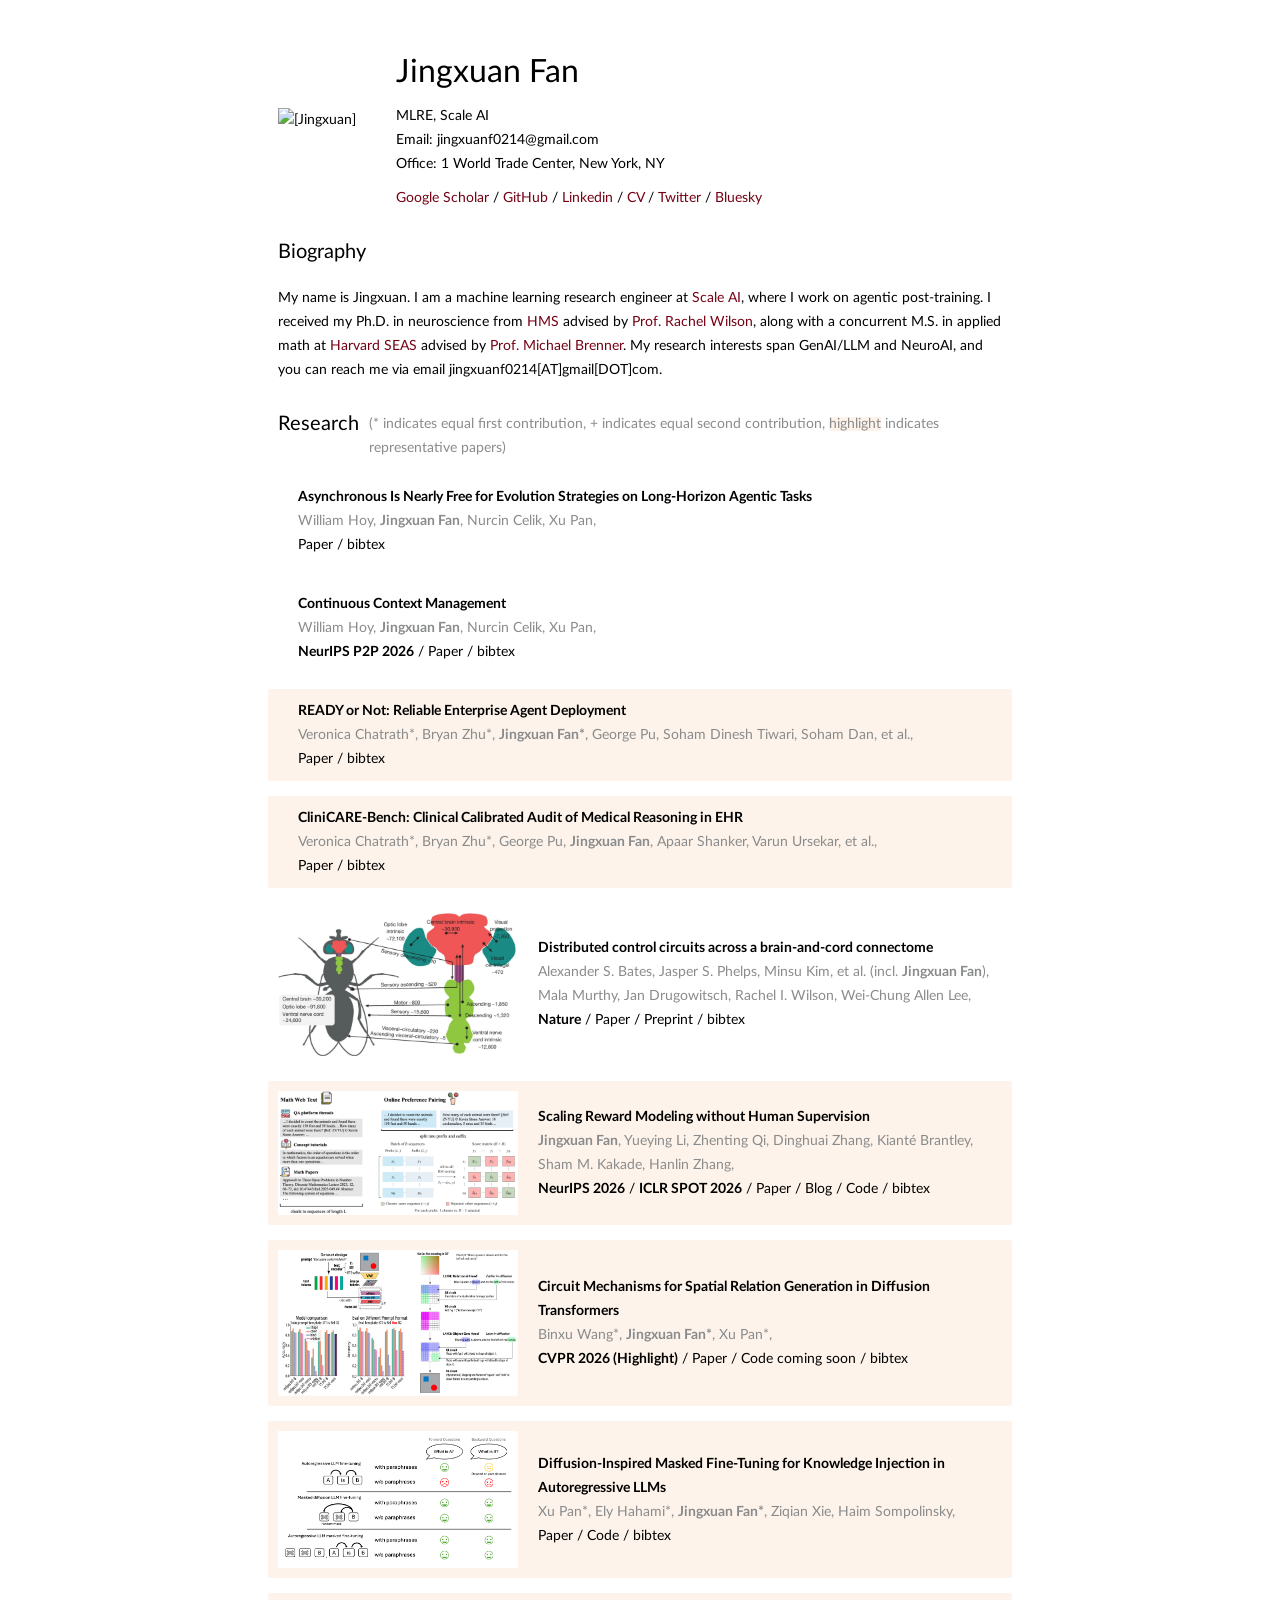
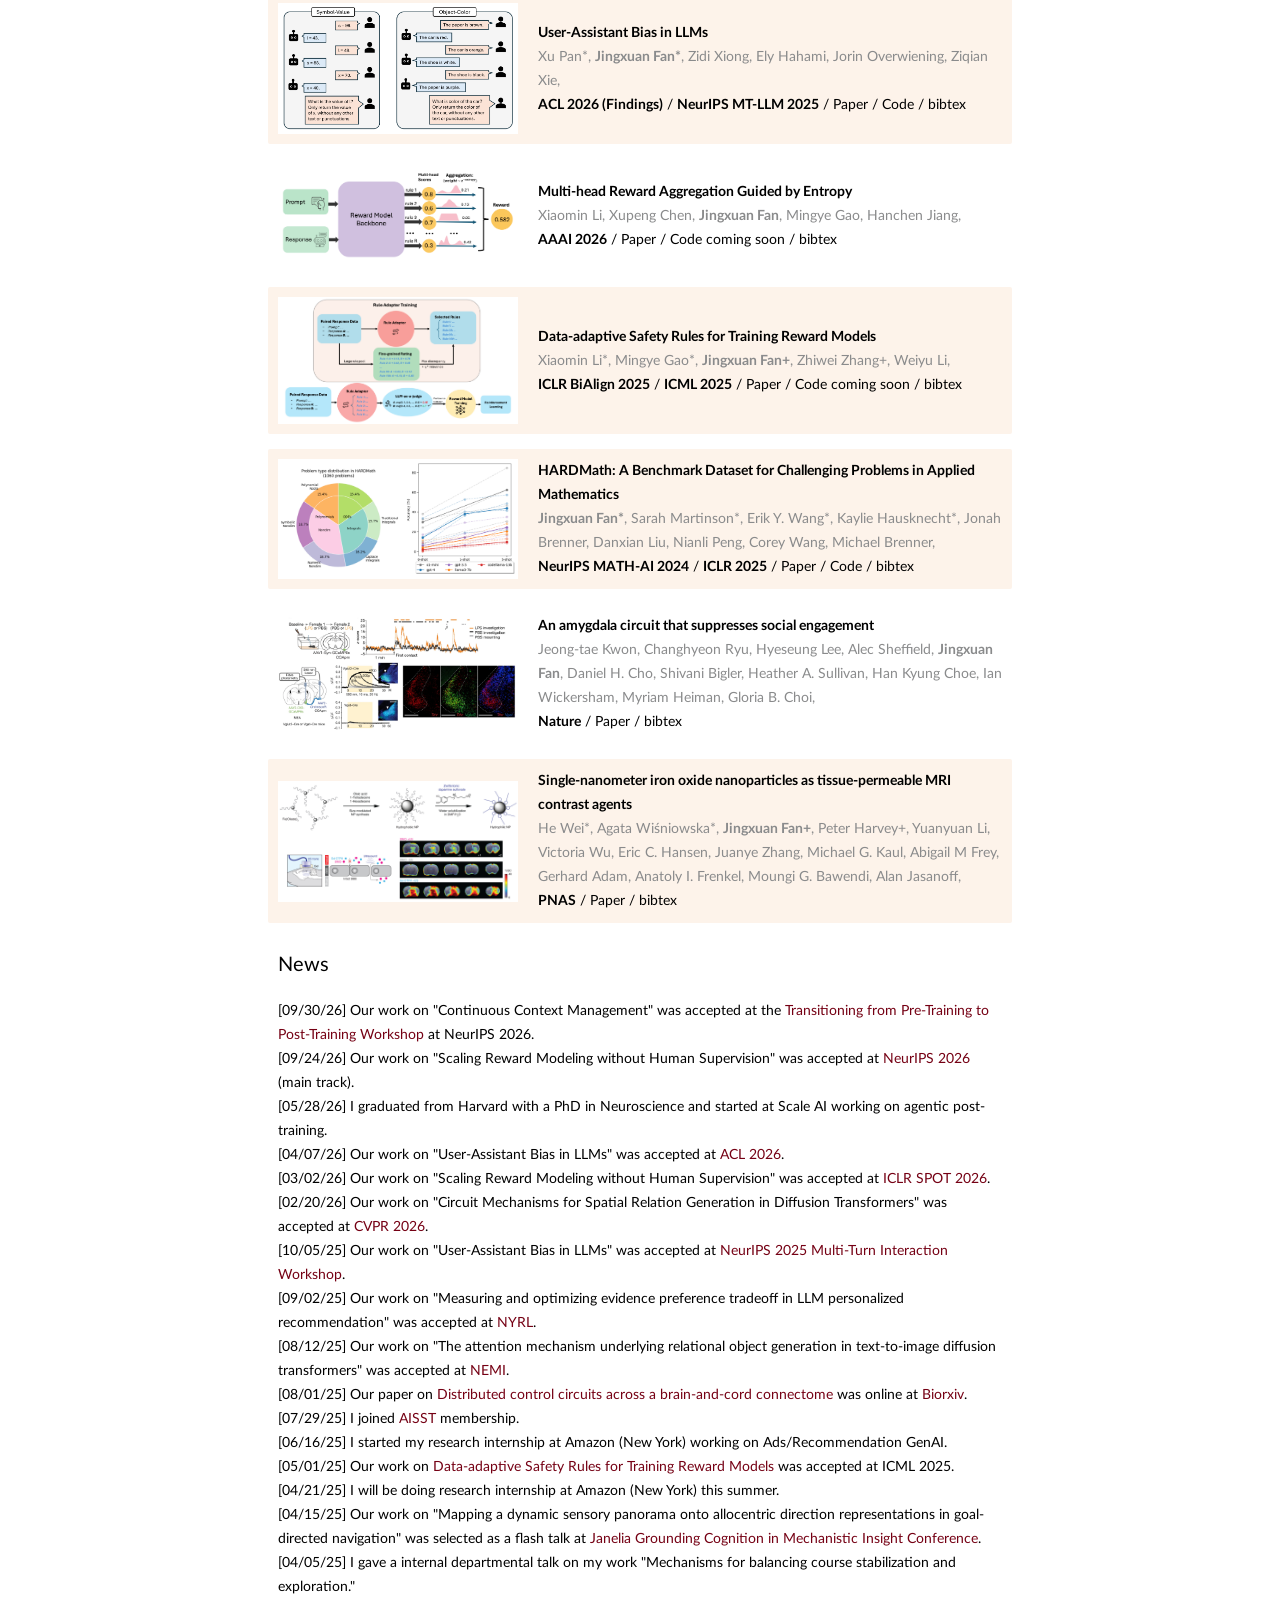
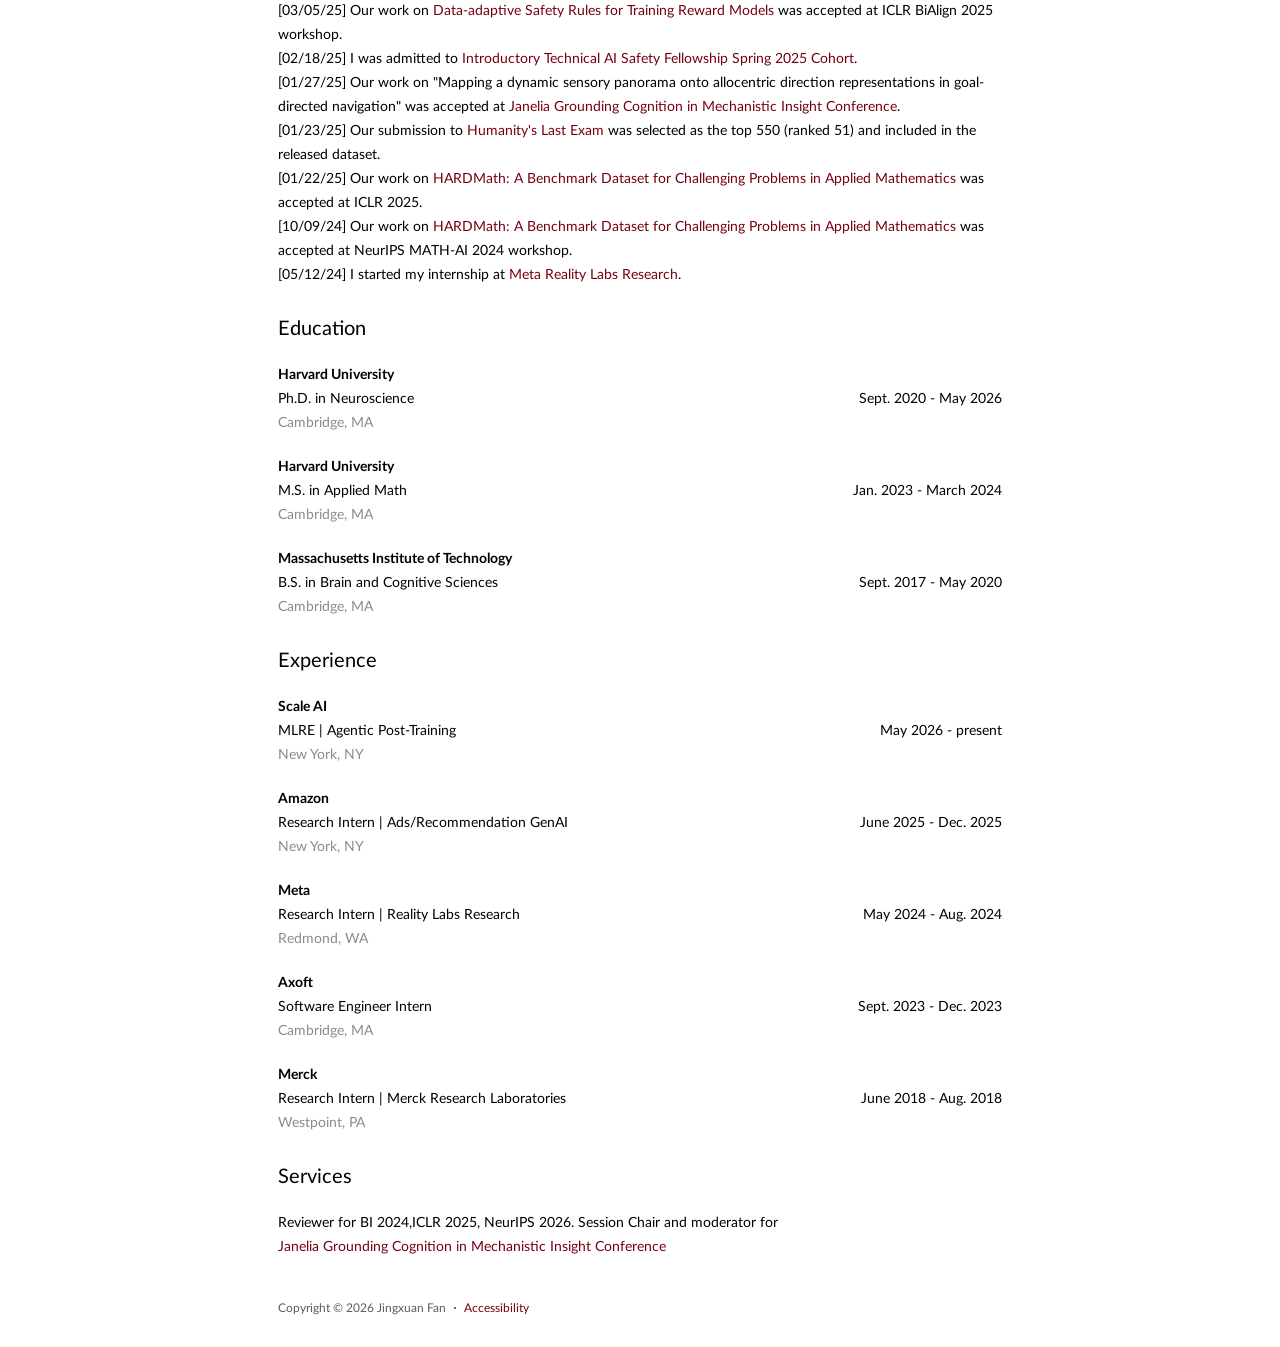
==== commit 9a0ff619: "-" ====
--- a/index.html
+++ b/index.html
@@ -286,8 +286,9 @@
         <div class="row align-items-center">
           <div class="col-xs-12 col-md-auto col-wrapper">
             <div class="figure">
-              <!-- TODO: teaser image. Save it as assets/BANC/summary.png, then replace this
-                   comment with: <a href="https://www.nature.com/articles/s41586-026-10735-w"><img src="assets/BANC/summary.png" alt="[BANC]"></a> -->
+              <a href="https://www.nature.com/articles/s41586-026-10735-w">
+                <img src="assets/BANC/summary.png" alt="[BANC]">
+              </a>
             </div>
           </div>
           <div class="col-xs-12 col-md col-wrapper">
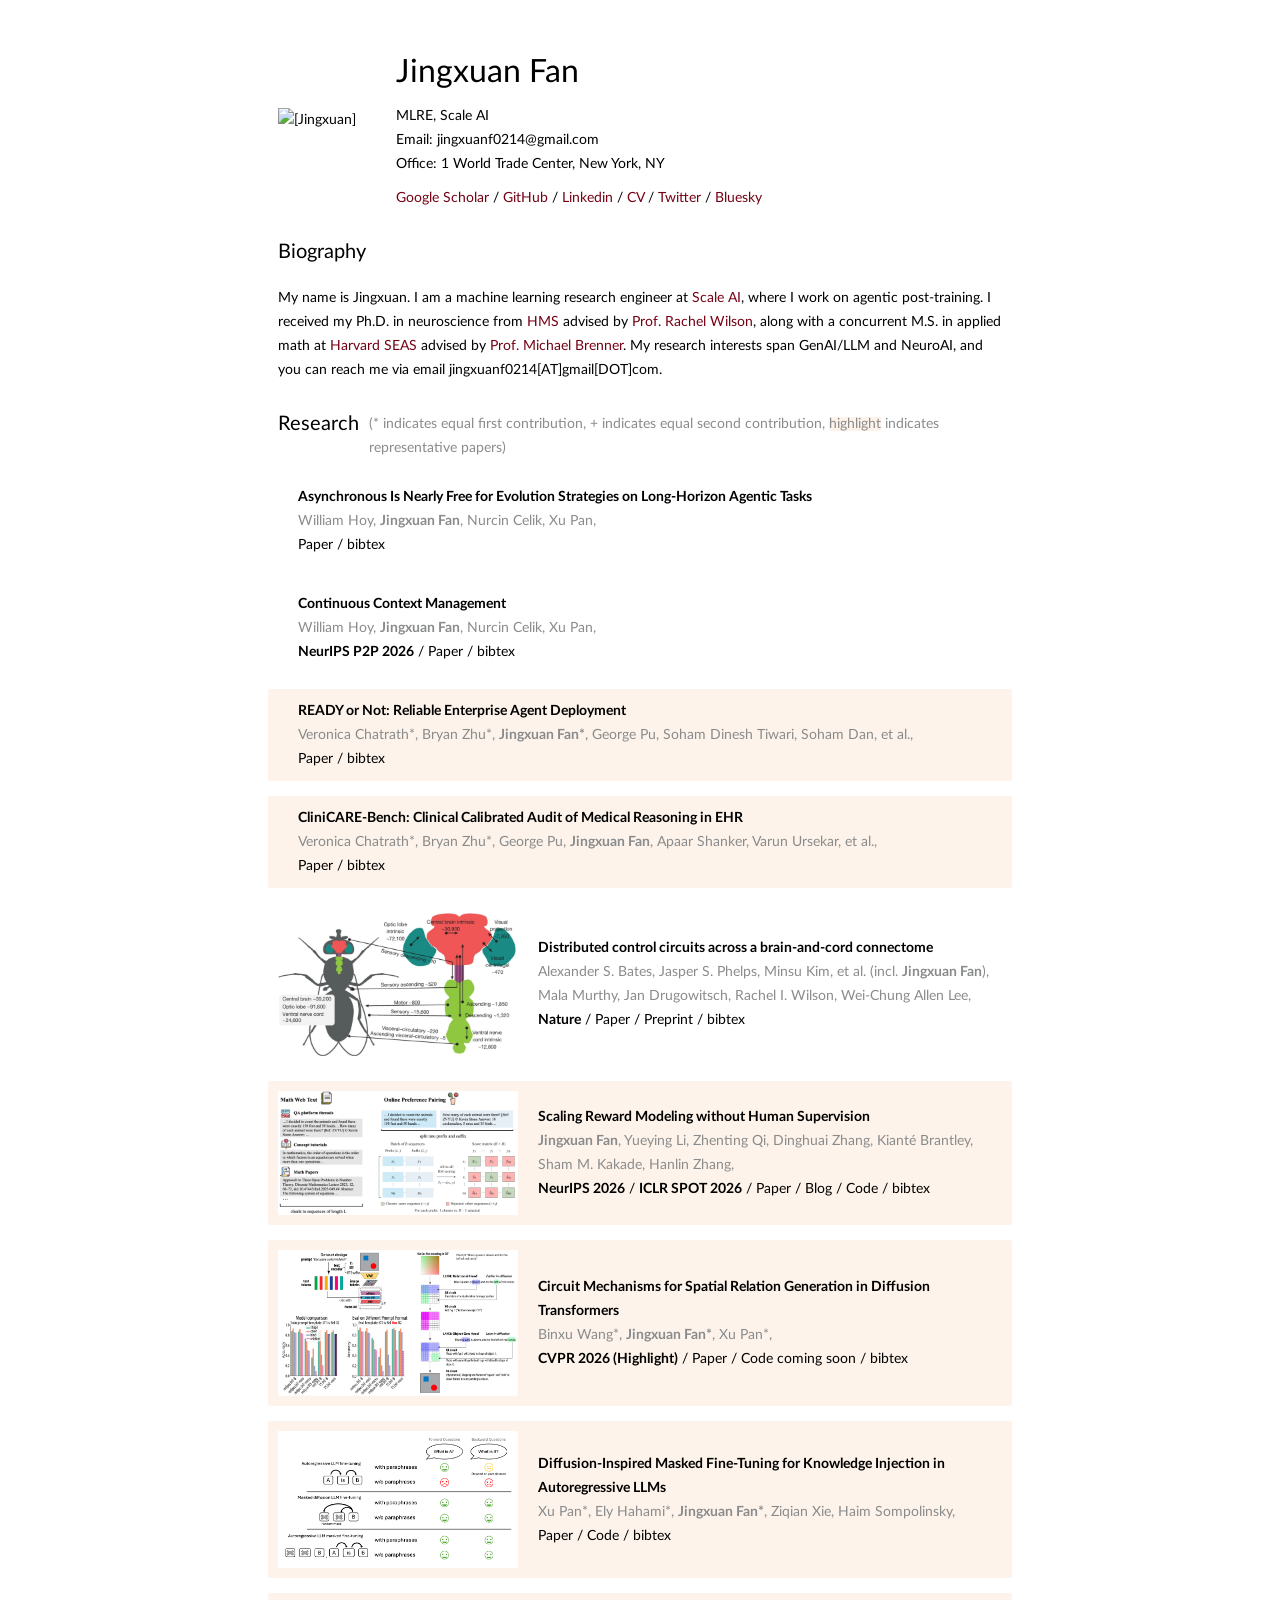
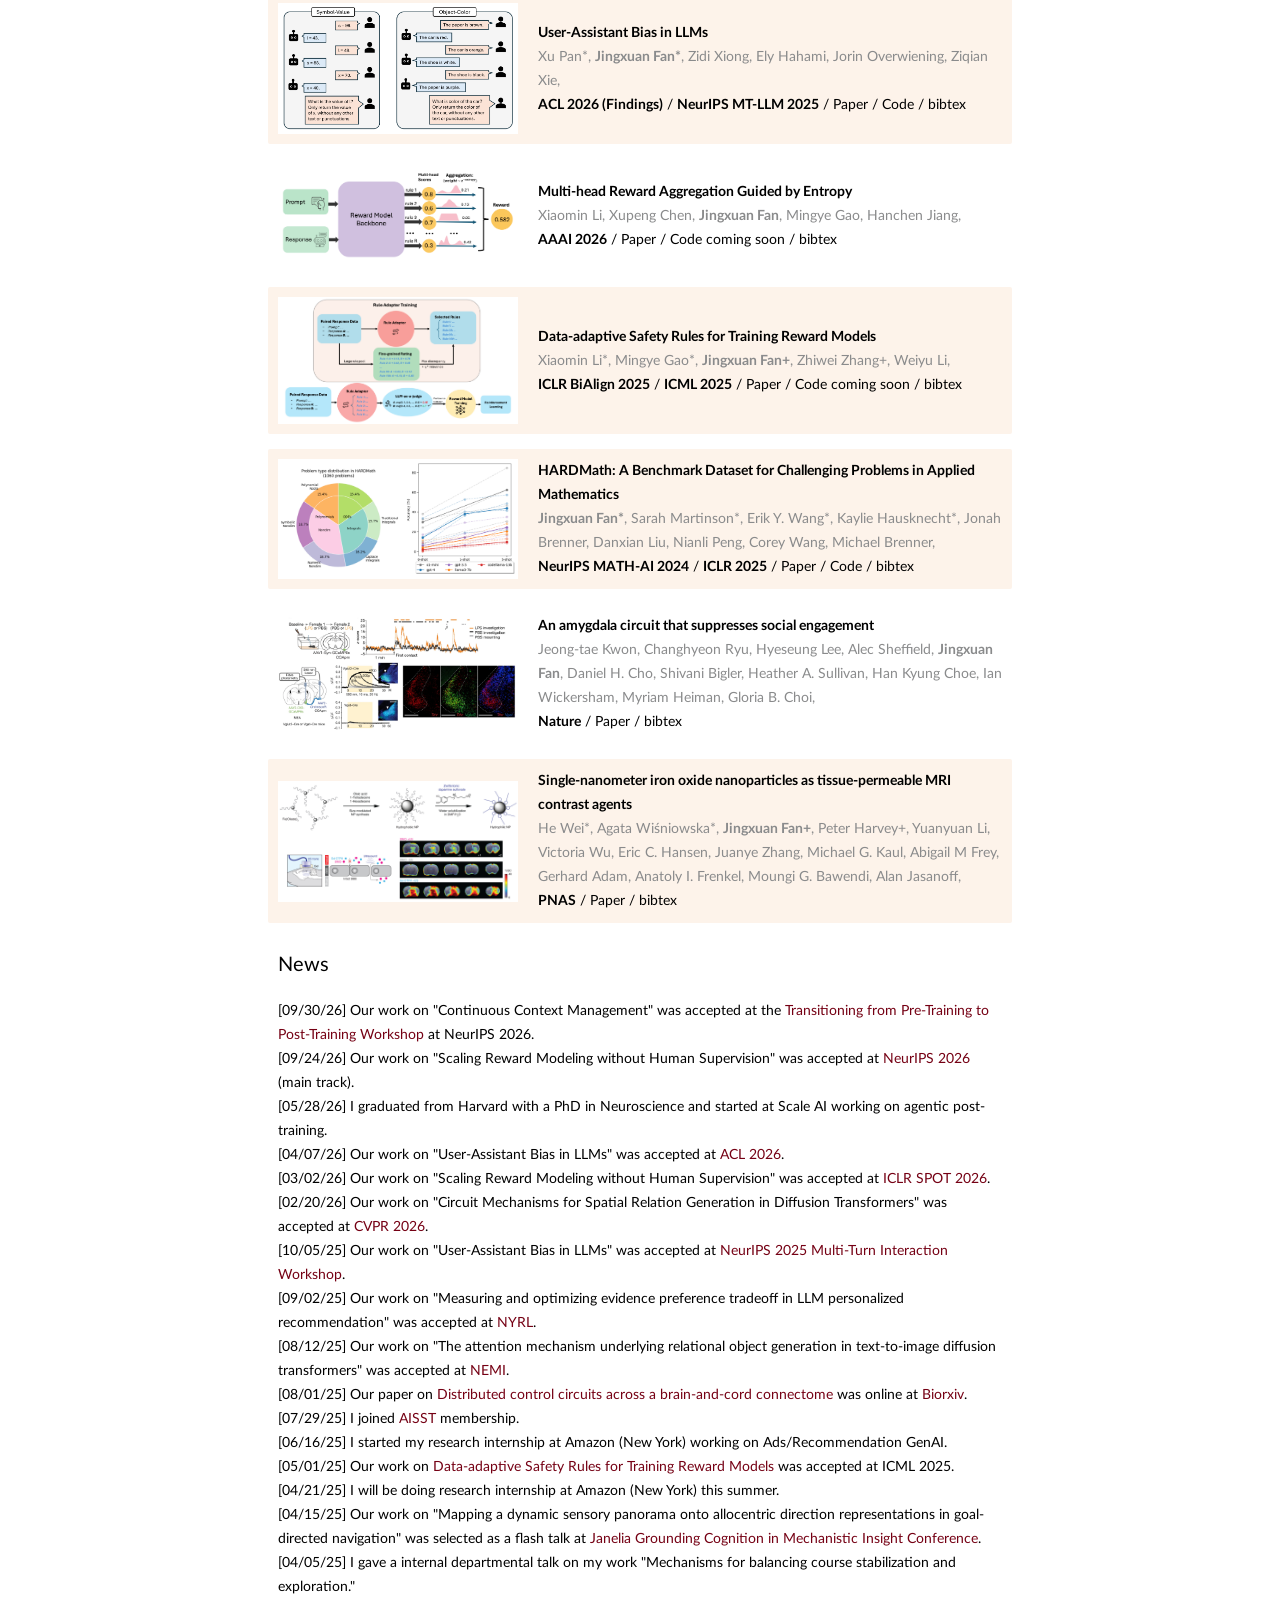
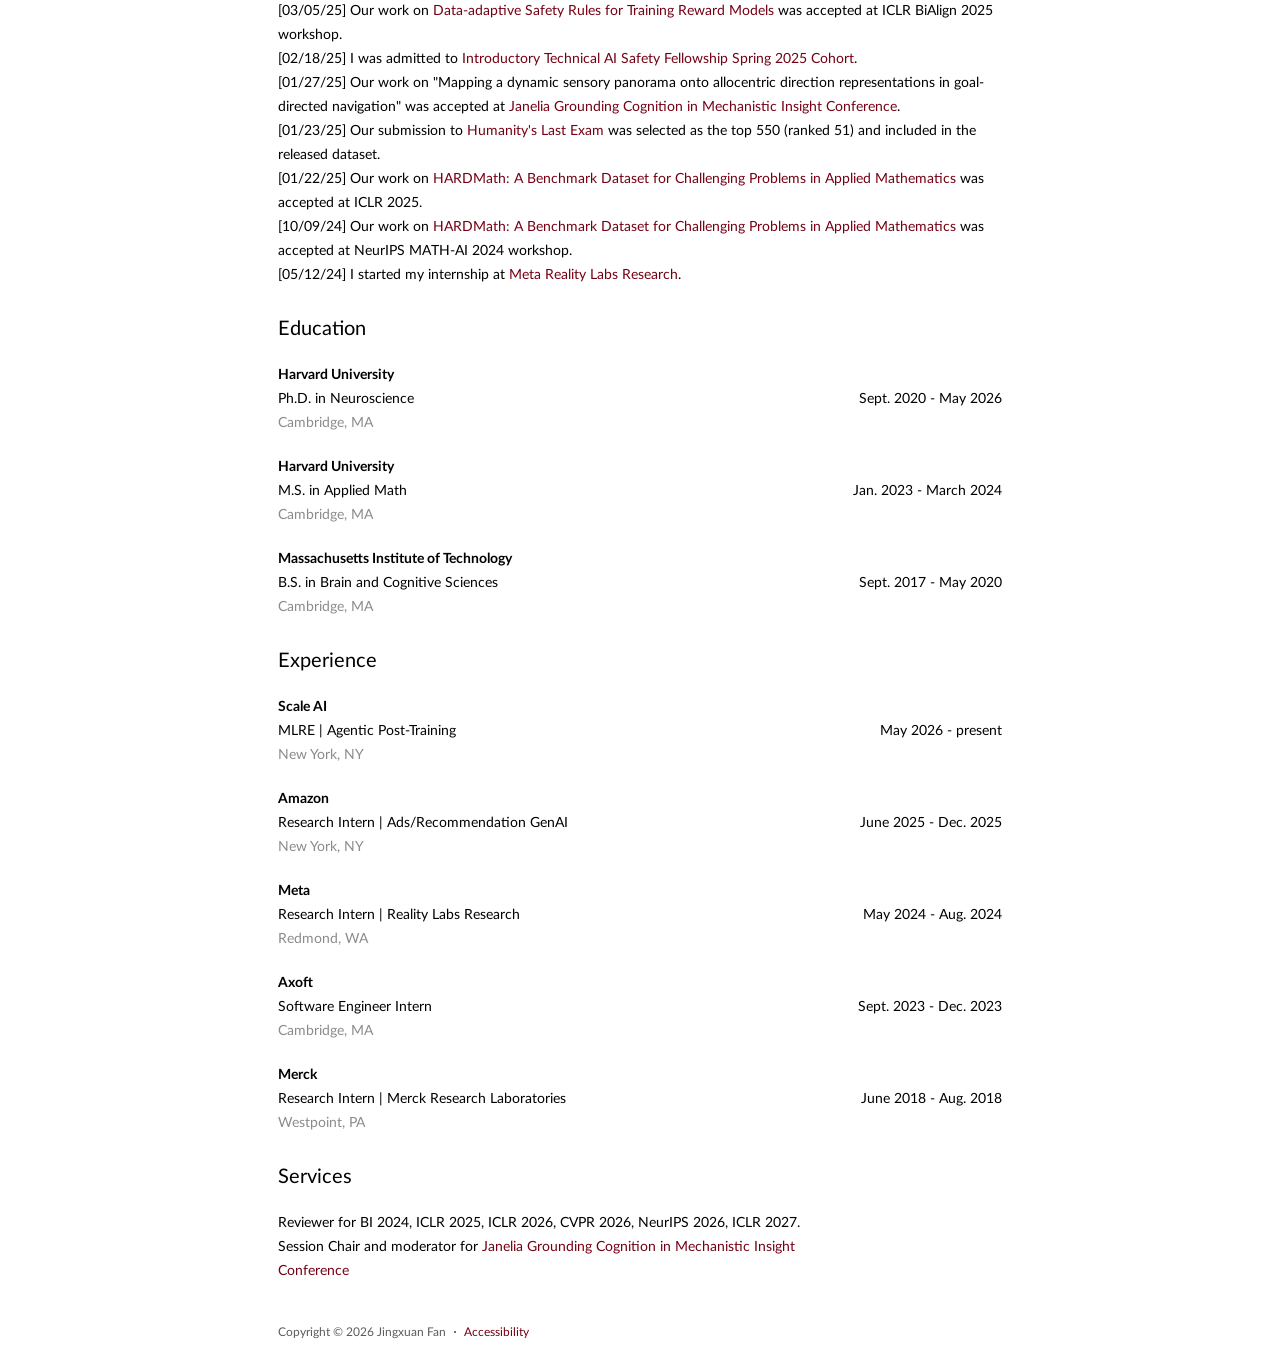
==== commit 92133471: "-" ====
--- a/index.html
+++ b/index.html
@@ -1196,7 +1196,7 @@
       <div class="section-item">
         <div class="row align-items-center">
           <div class="col-md-9 col-wrapper info">
-            Reviewer for BI 2024,ICLR 2025, NeurIPS 2026. Session Chair and moderator for <a href="https://www.janelia.org/you-janelia/conferences/grounding-cognition-in-mechanistic-insight">Janelia Grounding Cognition in Mechanistic Insight Conference</a>
+            Reviewer for BI 2024, ICLR 2025, ICLR 2026, CVPR 2026, NeurIPS 2026, ICLR 2027. Session Chair and moderator for <a href="https://www.janelia.org/you-janelia/conferences/grounding-cognition-in-mechanistic-insight">Janelia Grounding Cognition in Mechanistic Insight Conference</a>
           </div>
         </div>
       </div>
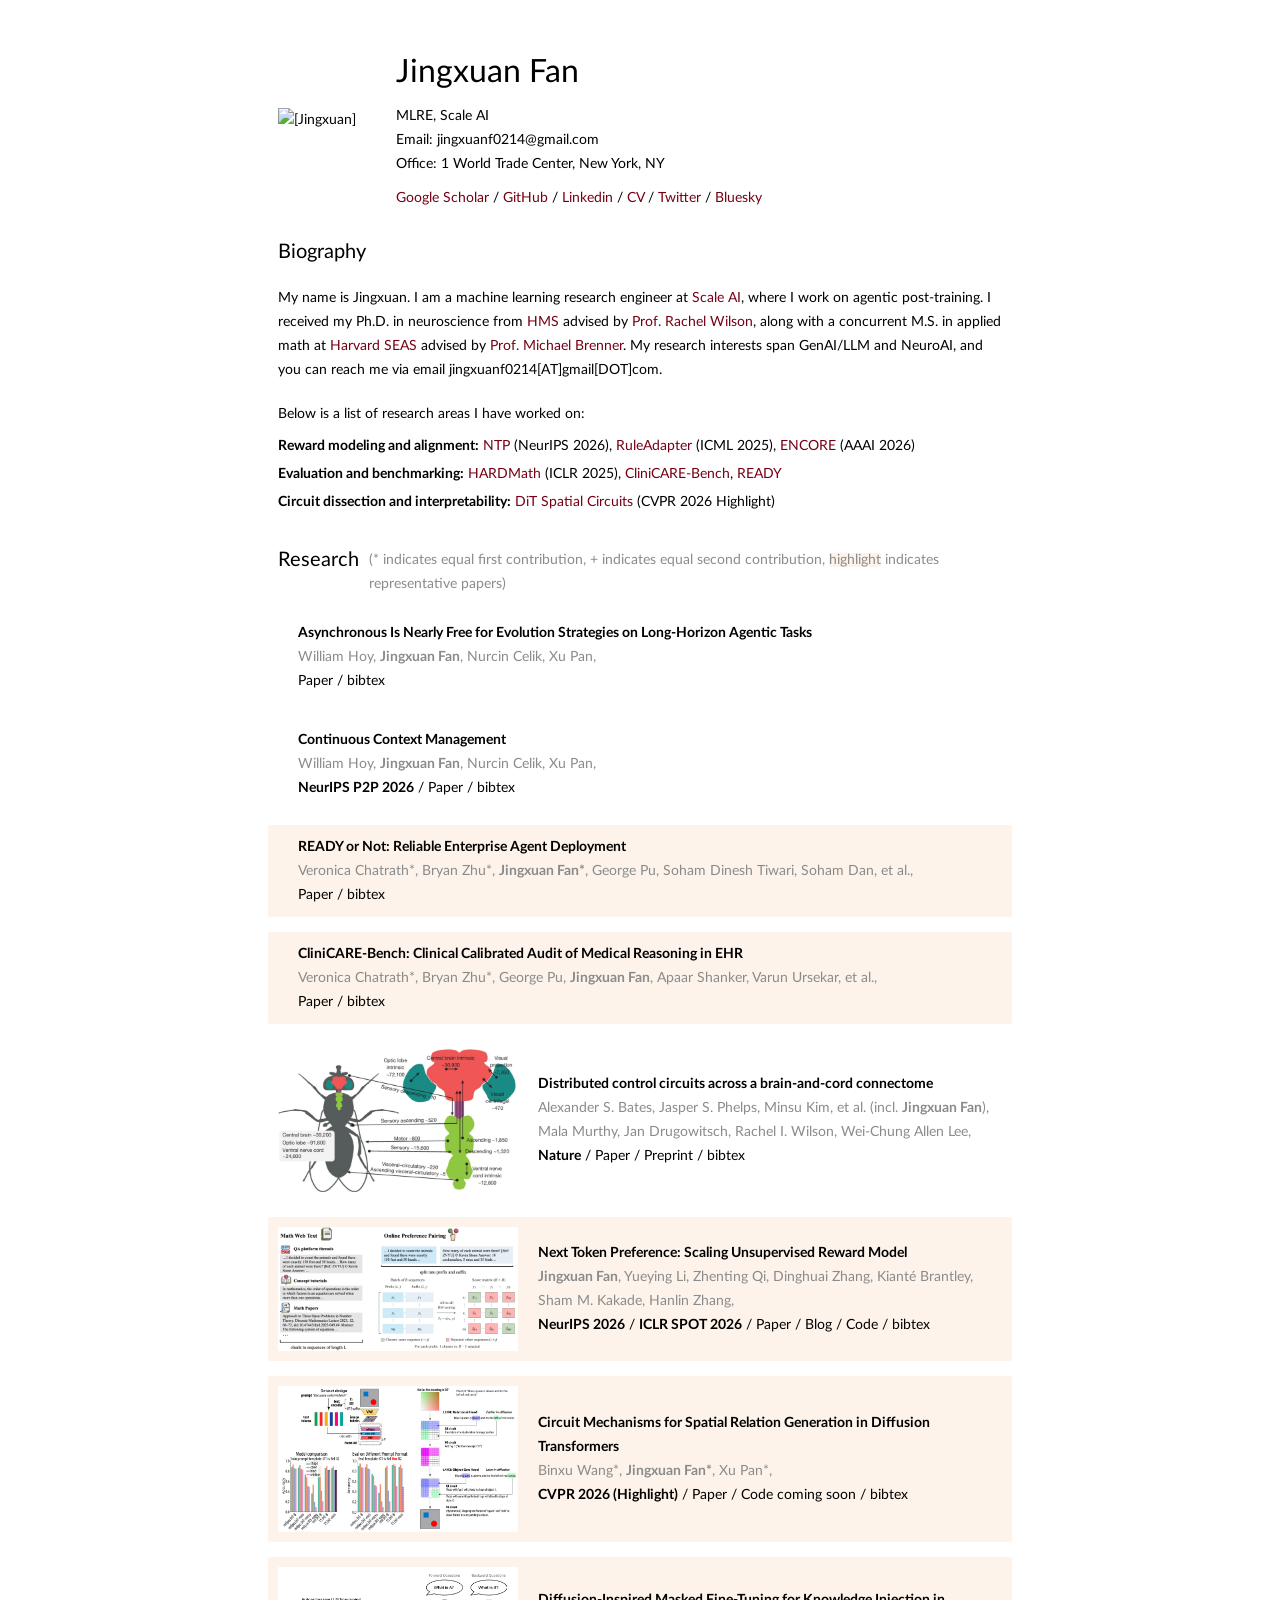
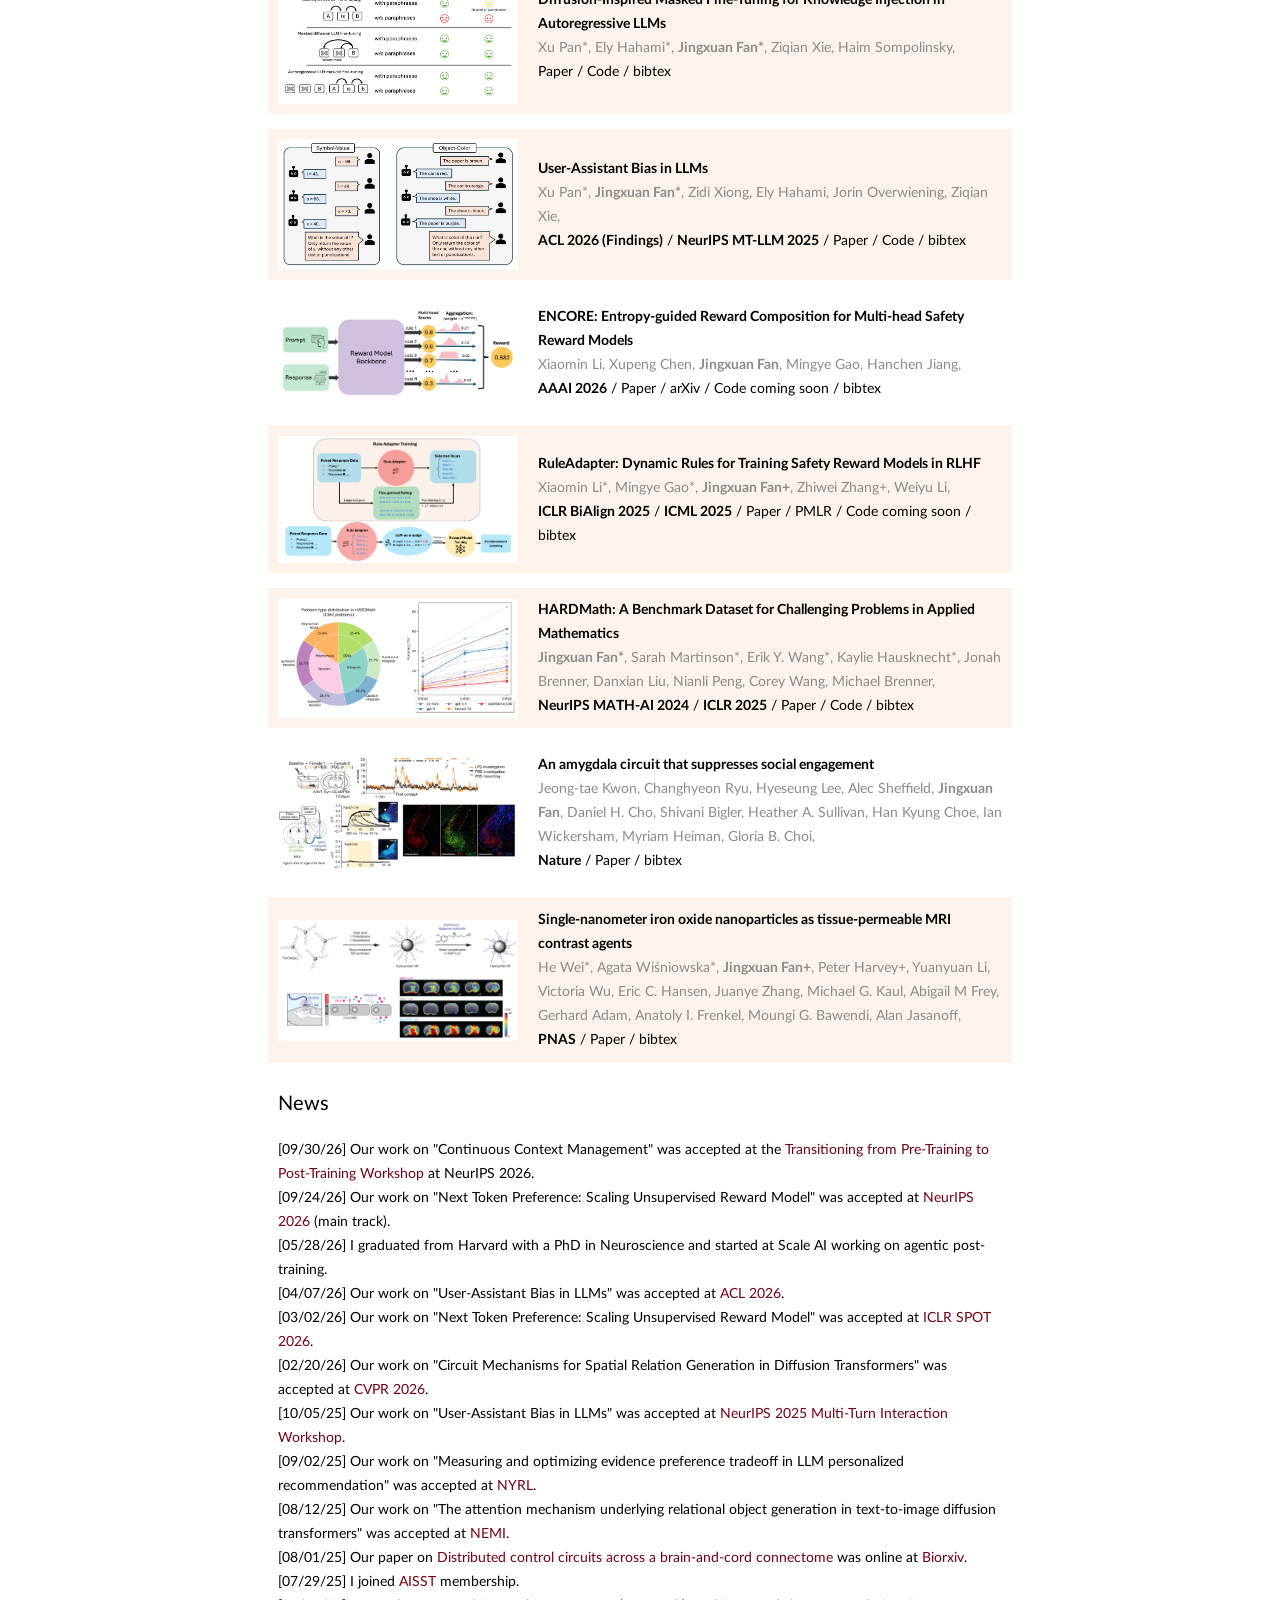
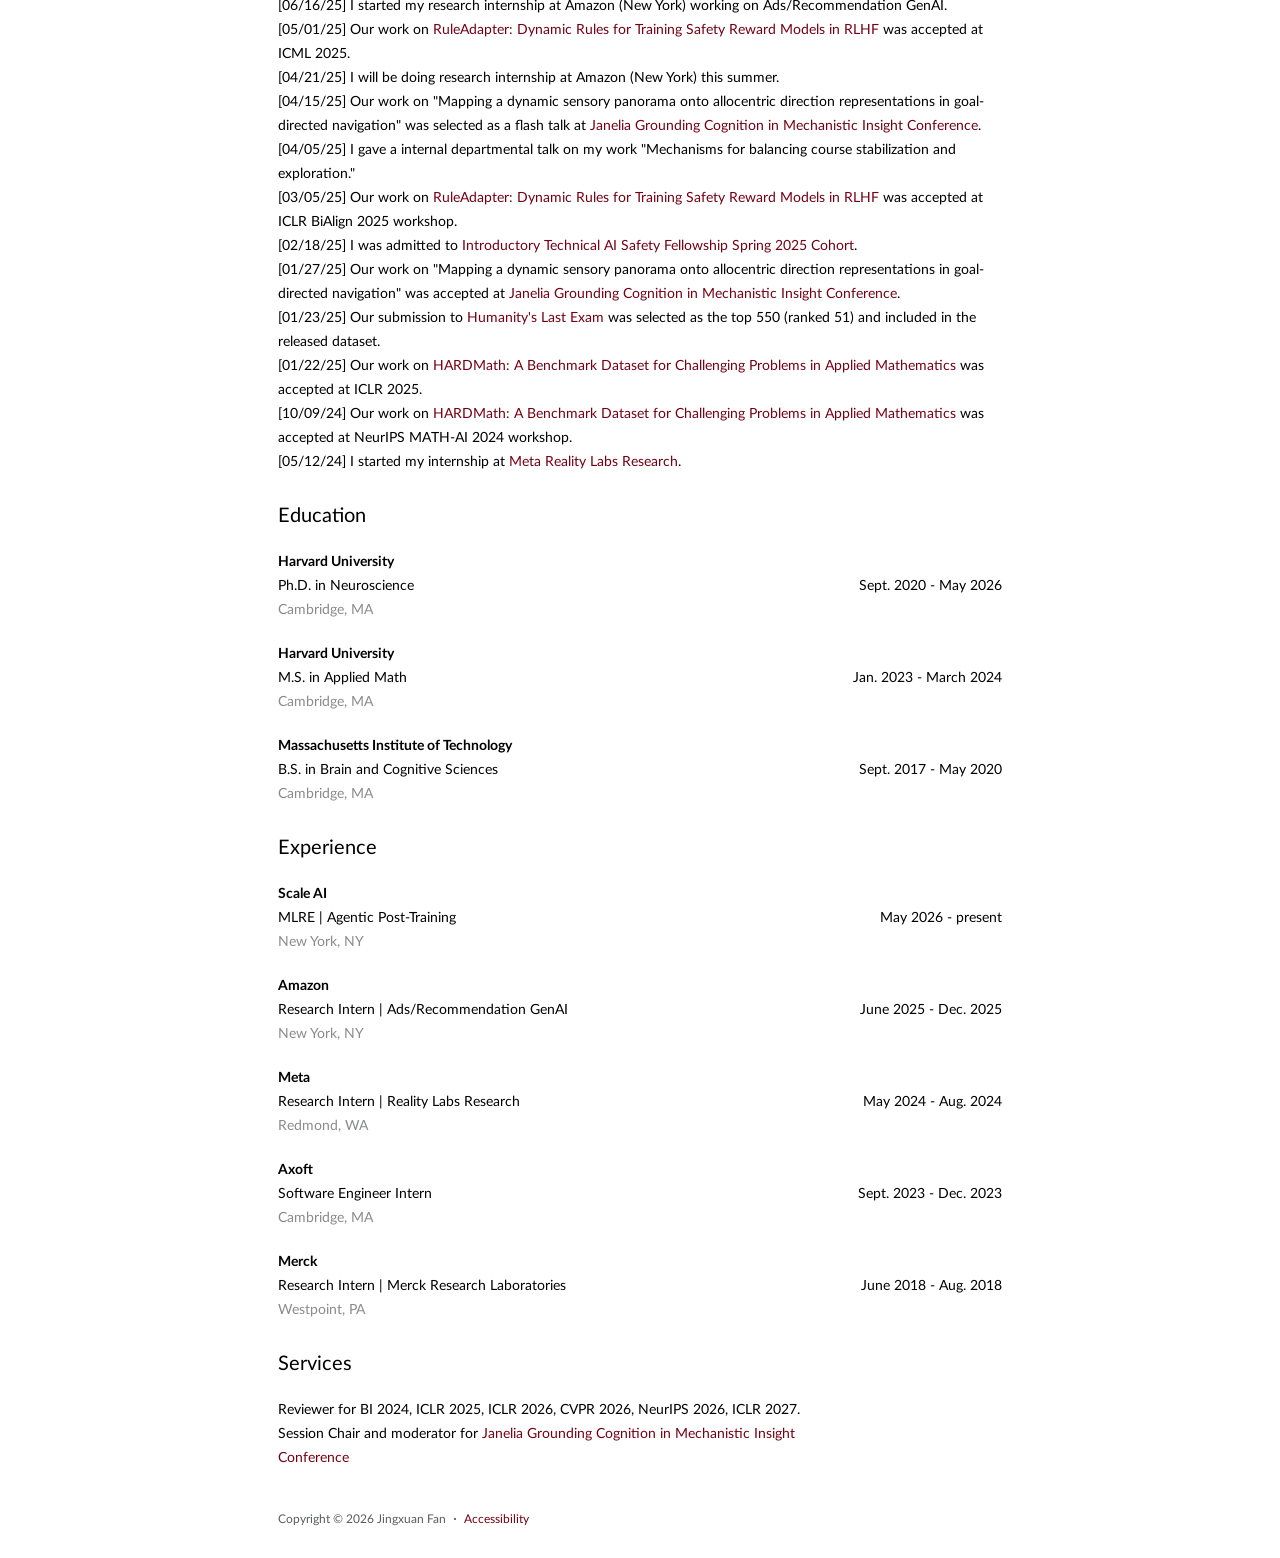
==== commit 15cd4035: "-" ====
--- a/index.html
+++ b/index.html
@@ -84,6 +84,29 @@
           interests span GenAI/LLM and NeuroAI, and you can reach me via email jingxuanf0214[AT]gmail[DOT]com.
         </div>
       </div>
+      <div class="row section-item">
+        <div class="col col-wrapper">
+          Below is a list of research areas I have worked on:
+          <div class="interests">
+            <div>
+              <b>Reward modeling and alignment:</b>
+              <a href="https://arxiv.org/abs/2603.02225">NTP</a> (NeurIPS 2026),
+              <a href="https://openreview.net/forum?id=tcMWVgYf8f">RuleAdapter</a> (ICML 2025),
+              <a href="https://ojs.aaai.org/index.php/AAAI/article/view/40442">ENCORE</a> (AAAI 2026)
+            </div>
+            <div>
+              <b>Evaluation and benchmarking:</b>
+              <a href="https://arxiv.org/pdf/2410.09988">HARDMath</a> (ICLR 2025),
+              <a href="https://arxiv.org/abs/2608.07796">CliniCARE-Bench</a>,
+              <a href="https://arxiv.org/abs/2609.02095">READY</a>
+            </div>
+            <div>
+              <b>Circuit dissection and interpretability:</b>
+              <a href="https://arxiv.org/abs/2601.06338">DiT Spatial Circuits</a> (CVPR 2026 Highlight)
+            </div>
+          </div>
+        </div>
+      </div>
     </div>
 
     <!-- Research -->
@@ -346,7 +369,7 @@
           <div class="col-xs-12 col-md col-wrapper">
             <div class="title">
               <!-- TODO: Add publication title and link -->
-              <a href="https://arxiv.org/abs/2603.02225">Scaling Reward Modeling without Human Supervision</a>
+              <a href="https://arxiv.org/abs/2603.02225">Next Token Preference: Scaling Unsupervised Reward Model</a>
             </div>
             <div class="authors">
                 <me>Jingxuan Fan</me>,
@@ -376,8 +399,8 @@
             <div class="col col-wrapper">
               <pre class="snippet">
 <!-- TODO: Add publication bibtex -->
-<code>@misc{fan2026scalingrewardmodelinghuman,
-  title={Scaling Reward Modeling without Human Supervision}, 
+<code>@misc{fan2026nexttokenpreference,
+  title={Next Token Preference: Scaling Unsupervised Reward Model}, 
   author={Jingxuan Fan and Yueying Li and Zhenting Qi and Dinghuai Zhang and Kianté Brantley and Sham M. Kakade and Hanlin Zhang},
   year={2026},
   eprint={2603.02225},
@@ -555,7 +578,7 @@
           <div class="col-xs-12 col-md-auto col-wrapper">
             <div class="figure">
               <!-- TODO: Add publication image -->
-              <a href="https://arxiv.org/abs/2503.20995">
+              <a href="https://ojs.aaai.org/index.php/AAAI/article/view/40442">
                 <img src="assets/entropy/summary.png" alt="[entropy]">
               </a>
             </div>
@@ -563,7 +586,7 @@
           <div class="col-xs-12 col-md col-wrapper">
             <div class="title">
               <!-- TODO: Add publication title and link -->
-              <a href="https://arxiv.org/abs/2503.20995">Multi-head Reward Aggregation Guided by Entropy</a>
+              <a href="https://ojs.aaai.org/index.php/AAAI/article/view/40442">ENCORE: Entropy-guided Reward Composition for Multi-head Safety Reward Models</a>
             </div>
             <div class="authors">
                 <a href="https://seas.harvard.edu/person/xiaomin-li">Xiaomin Li</a>,
@@ -575,7 +598,8 @@
             <div class="link">
               <!-- TODO: Add publication venue and links -->
               <span class="venue"><a href="https://aaai.org/conference/aaai/aaai-26/">AAAI 2026</a></span> /
-              <a href="https://arxiv.org/abs/2503.20995">Paper</a> /
+              <a href="https://ojs.aaai.org/index.php/AAAI/article/view/40442">Paper</a> /
+              <a href="https://arxiv.org/abs/2503.20995">arXiv</a> /
               Code coming soon /
               <a data-bs-toggle="collapse" href="#bibtex-entropy" onclick="return false">bibtex</a>
             </div>
@@ -587,14 +611,16 @@
             <div class="col col-wrapper">
               <pre class="snippet">
 <!-- TODO: Add publication bibtex -->
-<code>@misc{li2025multiheadrewardaggregationguided,
-  title={Multi-head Reward Aggregation Guided by Entropy}, 
-  author={Xiaomin Li and Xupeng Chen and Jingxuan Fan and Eric Hanchen Jiang and Mingye Gao},
-  year={2025},
-  eprint={2503.20995},
-  archivePrefix={arXiv},
-  primaryClass={cs.CL},
-  url={https://arxiv.org/abs/2503.20995}, 
+<code>@article{li2026encore,
+  title={ENCORE: Entropy-guided Reward Composition for Multi-head Safety Reward Models},
+  author={Li, Xiaomin and Chen, Xupeng and Fan, Jingxuan and Jiang, Eric Hanchen and Gao, Mingye},
+  journal={Proceedings of the AAAI Conference on Artificial Intelligence},
+  volume={40},
+  number={37},
+  pages={31743--31750},
+  year={2026},
+  doi={10.1609/aaai.v40i37.40442},
+  url={https://ojs.aaai.org/index.php/AAAI/article/view/40442},
 }</code></pre>
             </div>
           </div>
@@ -606,7 +632,7 @@
           <div class="col-xs-12 col-md-auto col-wrapper">
             <div class="figure">
               <!-- TODO: Add publication image -->
-              <a href="https://arxiv.org/pdf/2501.15453">
+              <a href="https://openreview.net/forum?id=tcMWVgYf8f">
                 <img src="assets/Rule_adaptor/summary.png" alt="[Rule_adaptor]">
               </a>
             </div>
@@ -614,7 +640,7 @@
           <div class="col-xs-12 col-md col-wrapper">
             <div class="title">
               <!-- TODO: Add publication title and link -->
-              <a href="https://arxiv.org/pdf/2501.15453">Data-adaptive Safety Rules for Training Reward Models</a>
+              <a href="https://openreview.net/forum?id=tcMWVgYf8f">RuleAdapter: Dynamic Rules for Training Safety Reward Models in RLHF</a>
             </div>
             <div class="authors">
                 <a href="https://seas.harvard.edu/person/xiaomin-li">Xiaomin Li*</a>,
@@ -627,7 +653,8 @@
               <!-- TODO: Add publication venue and links -->
               <span class="venue"><a href="https://bialign-workshop.github.io/#/">ICLR BiAlign 2025</a></span> /
               <span class="venue"><a href="https://icml.cc/">ICML 2025</a></span> /
-              <a href="https://arxiv.org/pdf/2501.15453">Paper</a> /
+              <a href="https://openreview.net/pdf?id=tcMWVgYf8f">Paper</a> /
+              <a href="https://proceedings.mlr.press/v267/li25o.html">PMLR</a> /
               Code coming soon /
               <a data-bs-toggle="collapse" href="#bibtex-ruleadapter" onclick="return false">bibtex</a>
             </div>
@@ -639,14 +666,16 @@
             <div class="col col-wrapper">
               <pre class="snippet">
 <!-- TODO: Add publication bibtex -->
-<code>@misc{li2025dataadaptivesafetyrulestraining,
-  title={Data-adaptive Safety Rules for Training Reward Models}, 
-  author={Xiaomin Li and Mingye Gao and Zhiwei Zhang and Jingxuan Fan and Weiyu Li},
+<code>@inproceedings{li2025ruleadapter,
+  title={RuleAdapter: Dynamic Rules for Training Safety Reward Models in RLHF},
+  author={Li, Xiaomin and Gao, Mingye and Zhang, Zhiwei and Fan, Jingxuan and Li, Weiyu},
+  booktitle={Proceedings of the 42nd International Conference on Machine Learning},
+  series={Proceedings of Machine Learning Research},
+  volume={267},
+  pages={34355--34378},
   year={2025},
-  eprint={2501.15453},
-  archivePrefix={arXiv},
-  primaryClass={cs.CL},
-  url={https://arxiv.org/abs/2501.15453}, 
+  publisher={PMLR},
+  url={https://proceedings.mlr.press/v267/li25o.html},
 }</code></pre>
             </div>
           </div>
@@ -851,7 +880,7 @@
               </div>
               <div>
                 <span>[09/24/26]</span> 
-                Our work on "Scaling Reward Modeling without Human Supervision" 
+                Our work on "Next Token Preference: Scaling Unsupervised Reward Model" 
                 was accepted at <a href="https://neurips.cc/">NeurIPS 2026</a> (main track).
               </div>
               <div>
@@ -865,7 +894,7 @@
               </div>
               <div>
                 <span>[03/02/26]</span> 
-                Our work on "Scaling Reward Modeling without Human Supervision" 
+                Our work on "Next Token Preference: Scaling Unsupervised Reward Model" 
                 was accepted at <a href="https://spoticlr.github.io/">ICLR SPOT 2026</a>.
               </div>
               <div>
@@ -905,7 +934,7 @@
               <div>
                 <span>[05/01/25]</span> 
                 Our work on 
-                <a href="https://openreview.net/forum?id=qu6wD91UIO">Data-adaptive Safety Rules for Training Reward Models</a> 
+                <a href="https://openreview.net/forum?id=tcMWVgYf8f">RuleAdapter: Dynamic Rules for Training Safety Reward Models in RLHF</a> 
                 was accepted at ICML 2025.
               </div>
               <div>
@@ -925,7 +954,7 @@
               <div>
                 <span>[03/05/25]</span> 
                 Our work on 
-                <a href="https://openreview.net/forum?id=qu6wD91UIO">Data-adaptive Safety Rules for Training Reward Models</a> 
+                <a href="https://openreview.net/forum?id=tcMWVgYf8f">RuleAdapter: Dynamic Rules for Training Safety Reward Models in RLHF</a> 
                 was accepted at ICLR BiAlign 2025 workshop.
               </div>
               <div>
--- a/css/style.css
+++ b/css/style.css
@@ -184,6 +184,16 @@
 .bio-wrapper .name-icon {
   margin-left: -3px;
   margin-right: -3px;
+}
+
+.bio-wrapper .interests {
+  margin-top: 8px;
+}
+
+.bio-wrapper .interests > div {
+  margin-bottom: 4px;
+  padding-left: 14px;
+  text-indent: -14px;
 }
 
 /*------------------
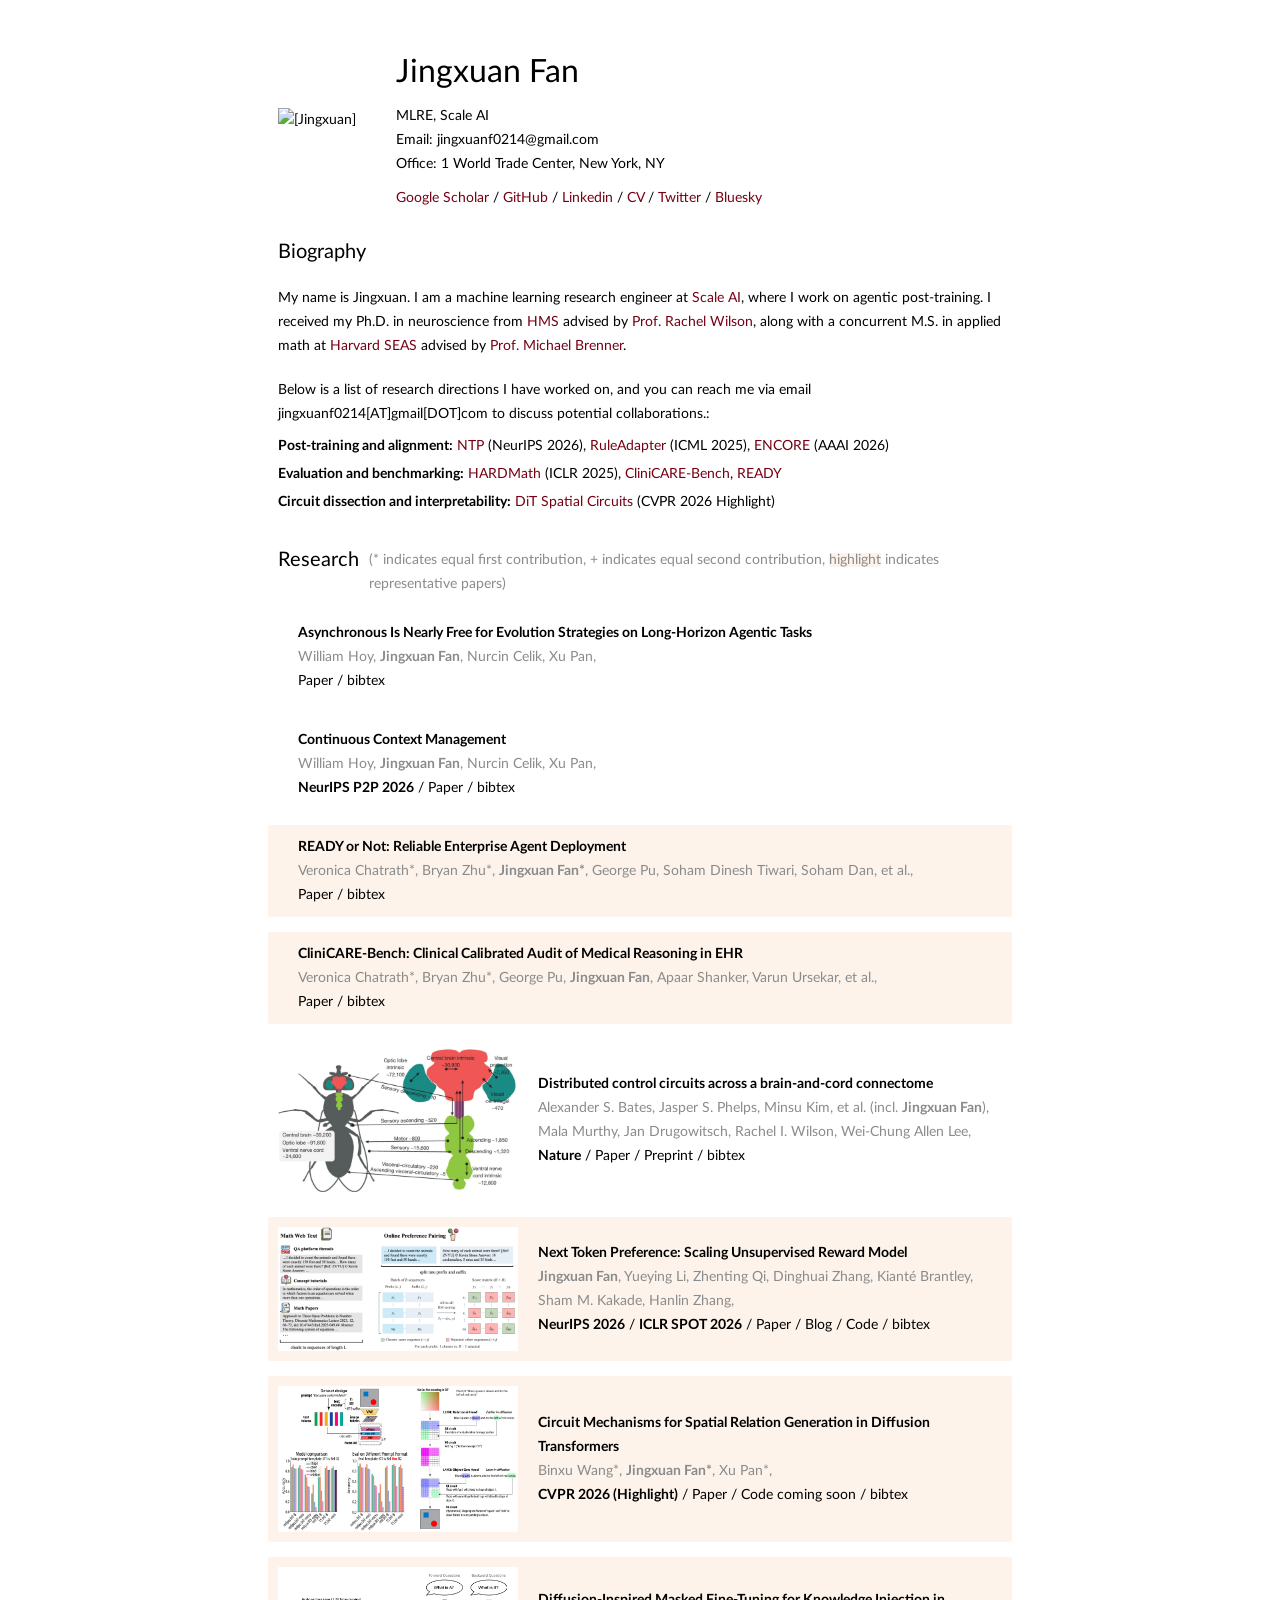
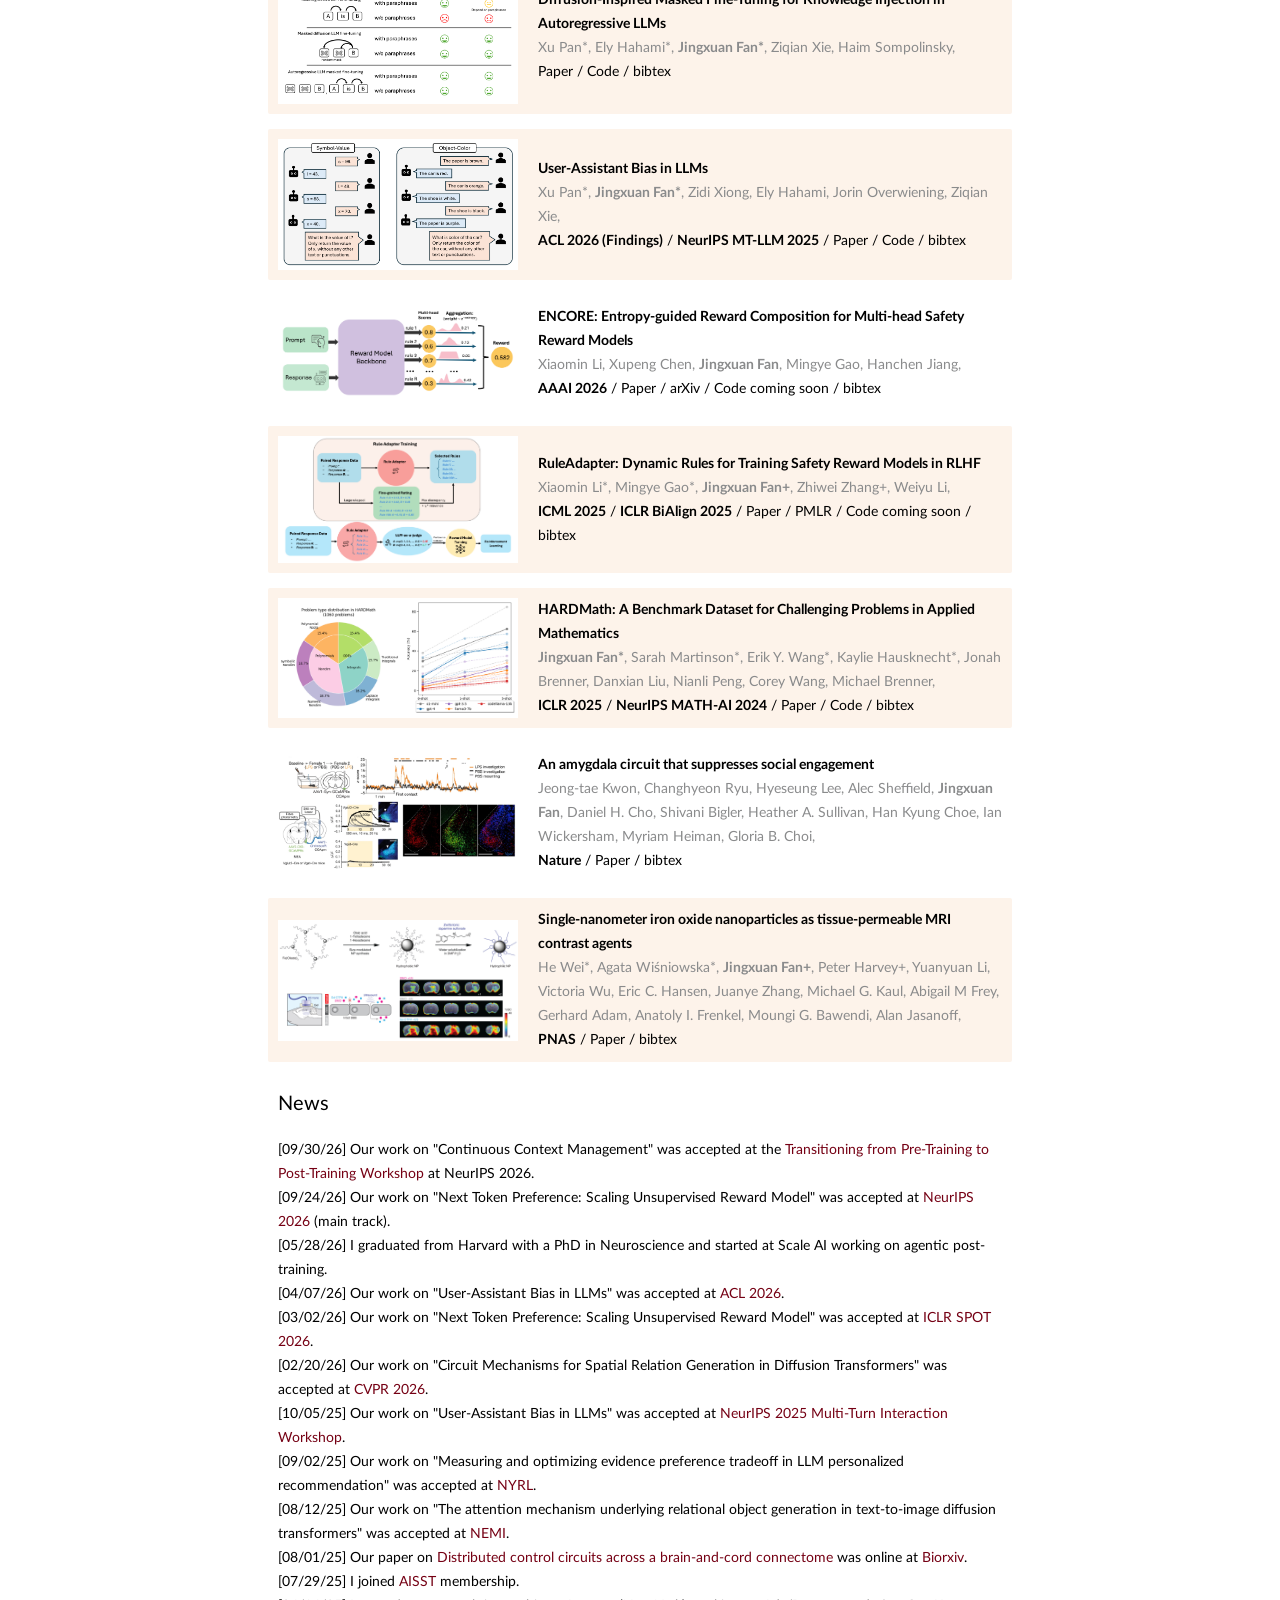
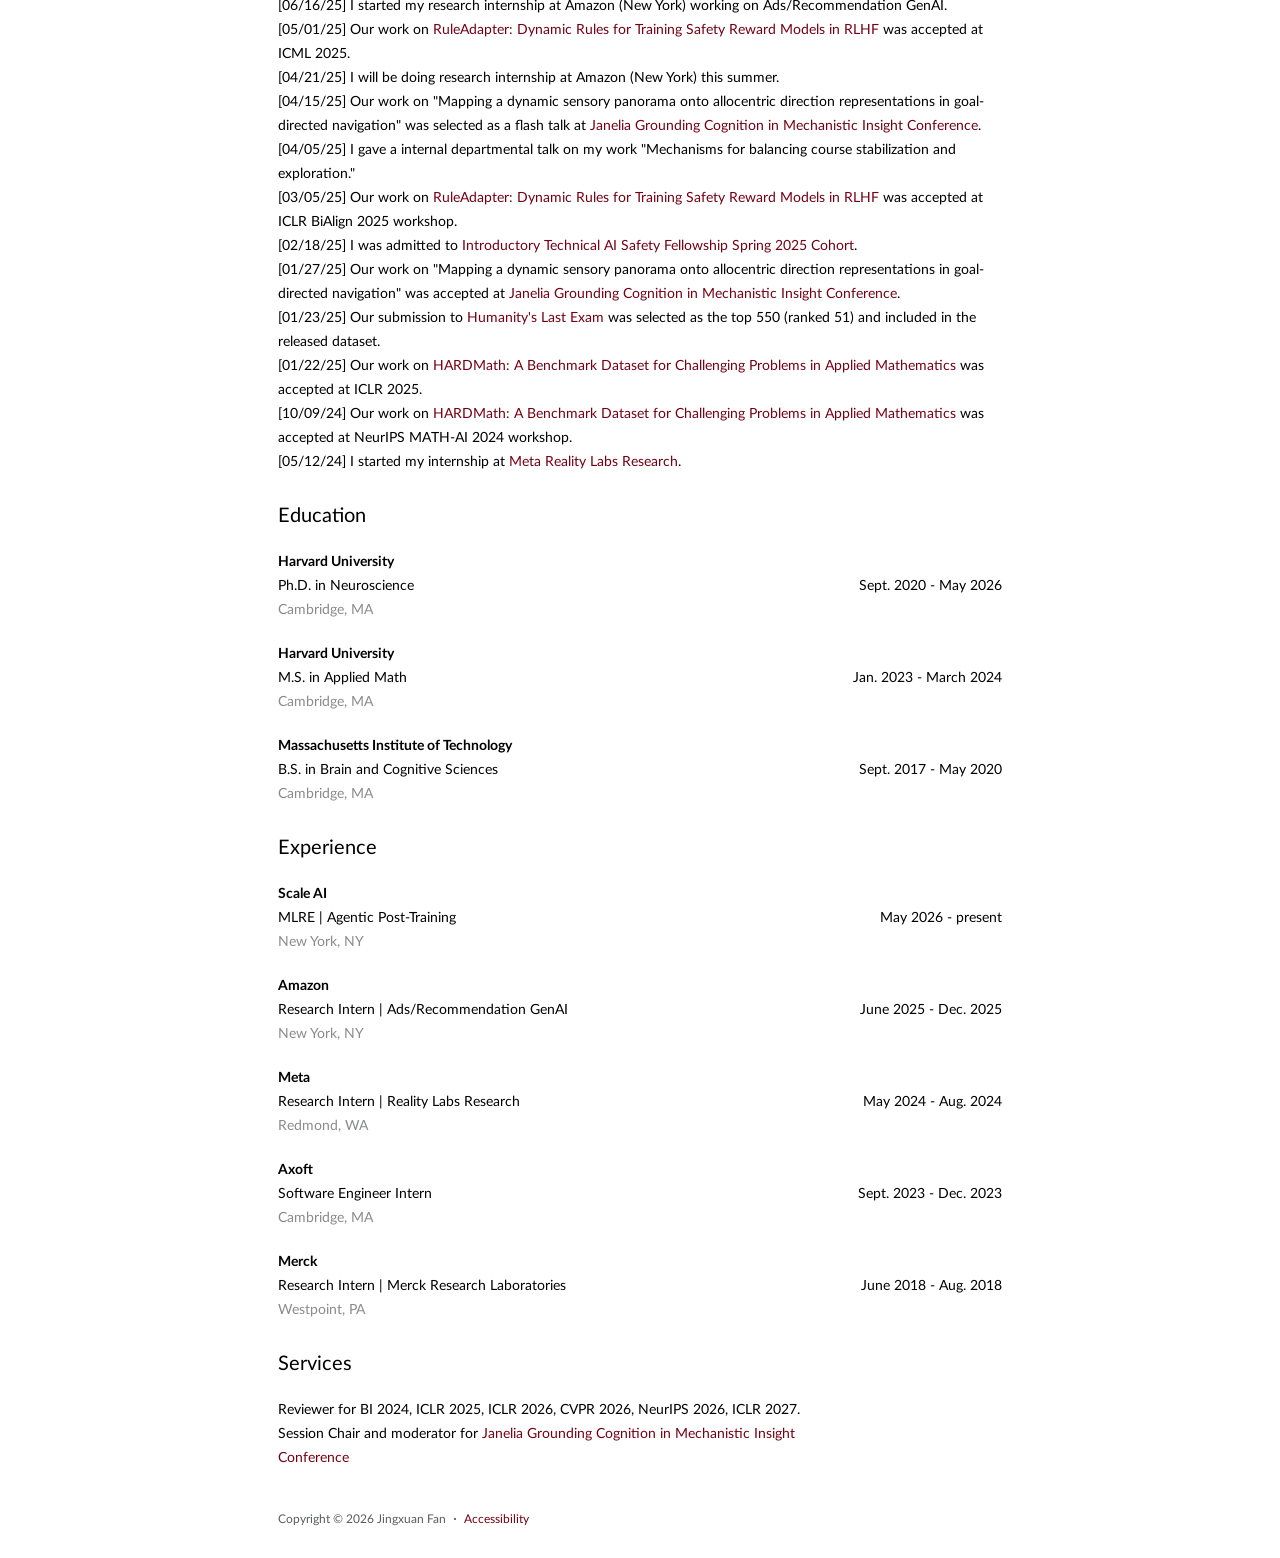
==== commit 697145ac: "-" ====
--- a/index.html
+++ b/index.html
@@ -80,16 +80,15 @@
           where I work on agentic post-training. I received my Ph.D. in neuroscience from <a href="https://hms.harvard.edu/">HMS</a>
           advised by <a href="https://wilson.hms.harvard.edu/">Prof. Rachel Wilson</a>, along with
           a concurrent M.S. in applied math at <a href="https://seas.harvard.edu/">Harvard SEAS</a>
-          advised by <a href="https://seas.harvard.edu/person/michael-brenner">Prof. Michael Brenner</a>. My research
-          interests span GenAI/LLM and NeuroAI, and you can reach me via email jingxuanf0214[AT]gmail[DOT]com.
+          advised by <a href="https://seas.harvard.edu/person/michael-brenner">Prof. Michael Brenner</a>.
         </div>
       </div>
       <div class="row section-item">
         <div class="col col-wrapper">
-          Below is a list of research areas I have worked on:
+          Below is a list of research directions I have worked on, and you can reach me via email jingxuanf0214[AT]gmail[DOT]com to discuss potential collaborations.:
           <div class="interests">
             <div>
-              <b>Reward modeling and alignment:</b>
+              <b>Post-training and alignment:</b>
               <a href="https://arxiv.org/abs/2603.02225">NTP</a> (NeurIPS 2026),
               <a href="https://openreview.net/forum?id=tcMWVgYf8f">RuleAdapter</a> (ICML 2025),
               <a href="https://ojs.aaai.org/index.php/AAAI/article/view/40442">ENCORE</a> (AAAI 2026)
@@ -651,8 +650,8 @@
             </div>
             <div class="link">
               <!-- TODO: Add publication venue and links -->
+              <span class="venue"><a href="https://icml.cc/">ICML 2025</a></span> /
               <span class="venue"><a href="https://bialign-workshop.github.io/#/">ICLR BiAlign 2025</a></span> /
-              <span class="venue"><a href="https://icml.cc/">ICML 2025</a></span> /
               <a href="https://openreview.net/pdf?id=tcMWVgYf8f">Paper</a> /
               <a href="https://proceedings.mlr.press/v267/li25o.html">PMLR</a> /
               Code coming soon /
@@ -712,8 +711,8 @@
             </div>
             <div class="link">
               <!-- TODO: Add publication venue and links -->
+              <span class="venue"><a href="https://iclr.cc/">ICLR 2025</a></span> /
               <span class="venue"><a href="https://mathai2024.github.io/">NeurIPS MATH-AI 2024</a></span> /
-              <span class="venue"><a href="https://iclr.cc/">ICLR 2025</a></span> /
               <a href="https://arxiv.org/pdf/2410.09988">Paper</a> /
               <a href="https://github.com/sarahmart/HARDMath">Code</a> /
               <a data-bs-toggle="collapse" href="#bibtex-hardmath" onclick="return false">bibtex</a>
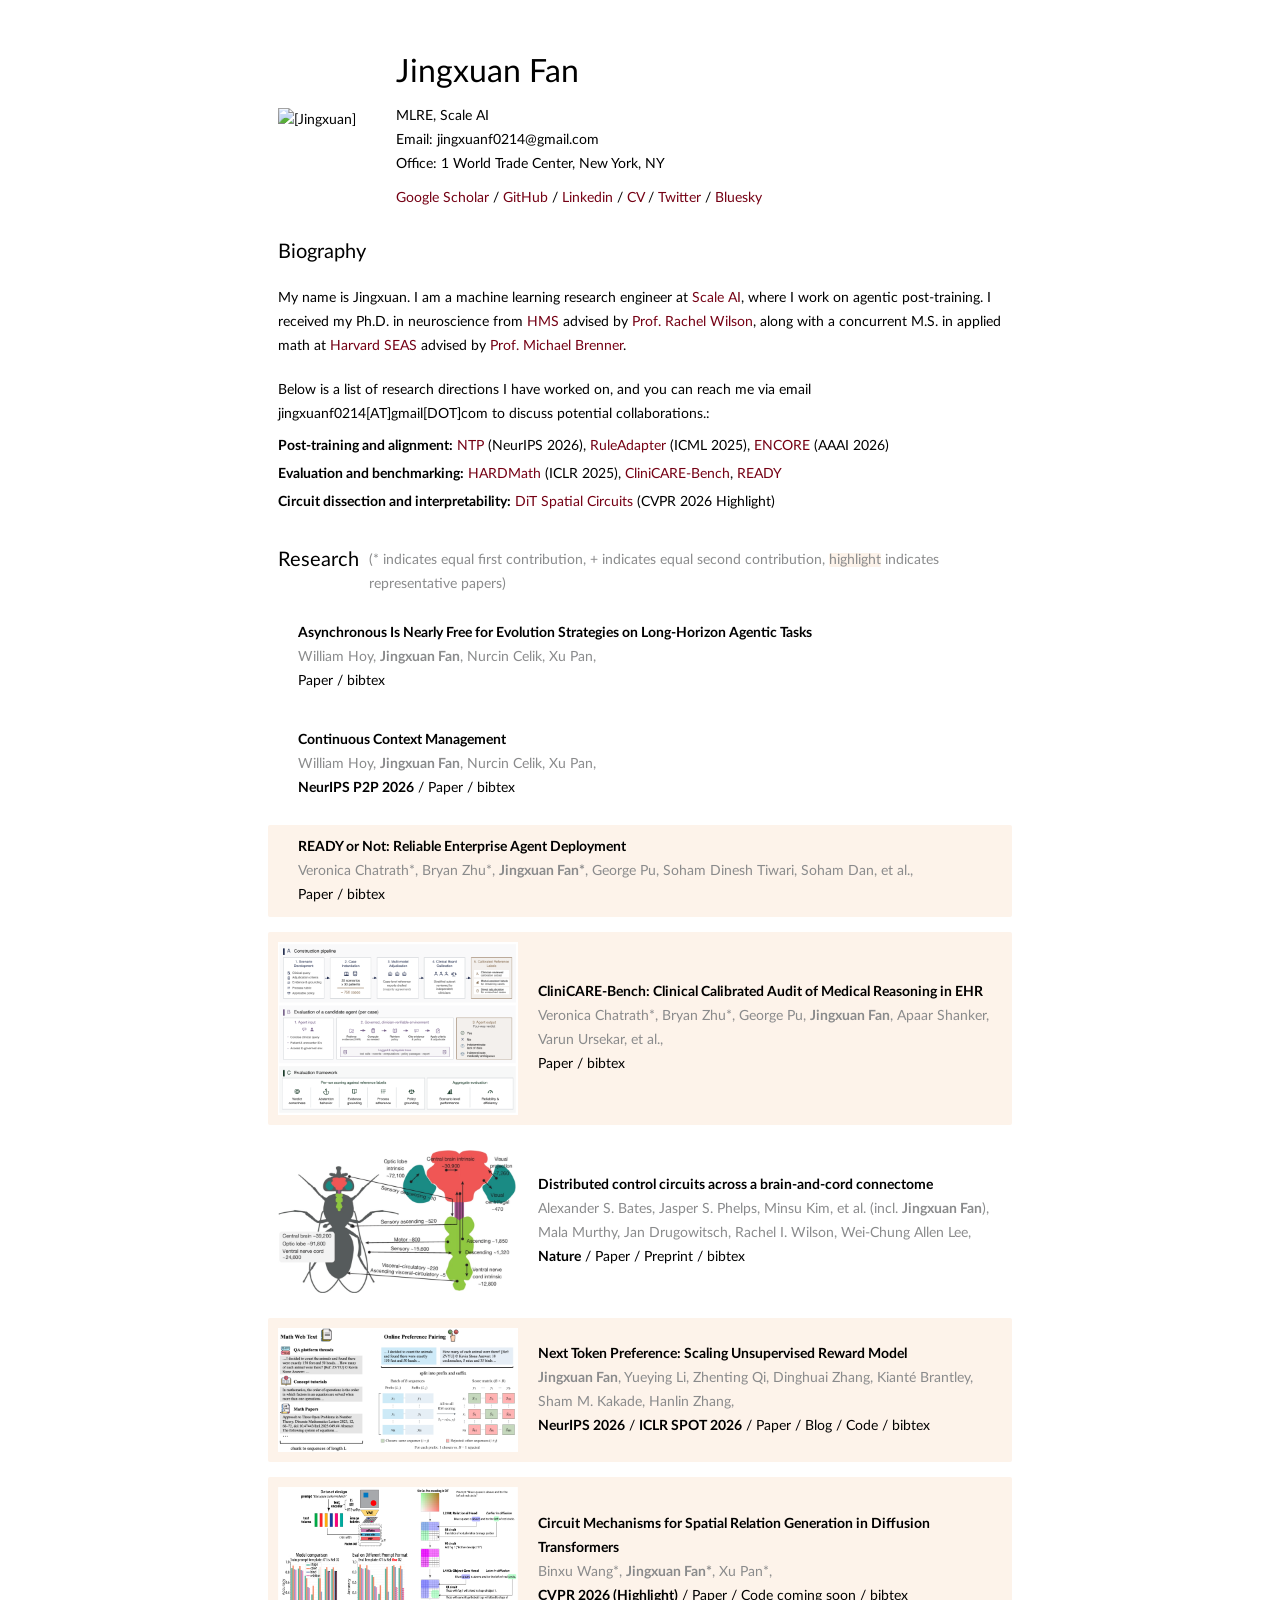
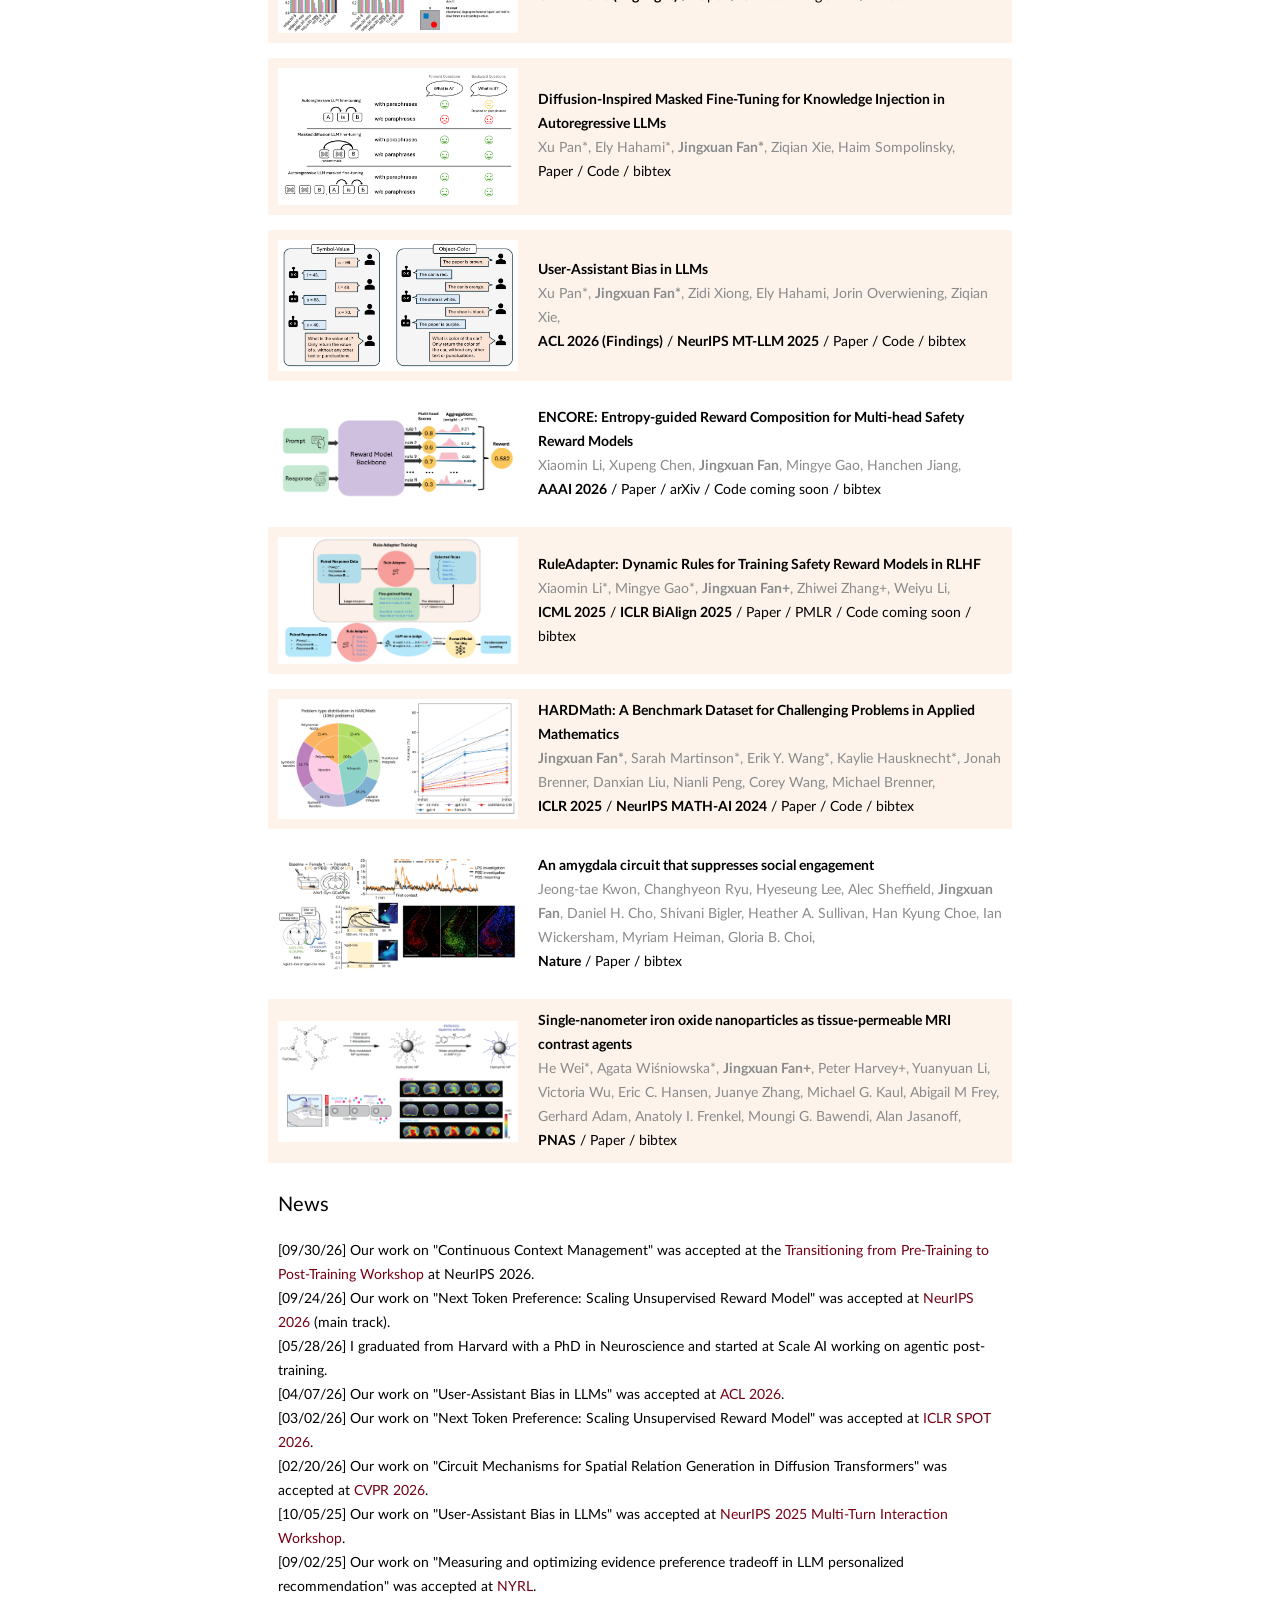
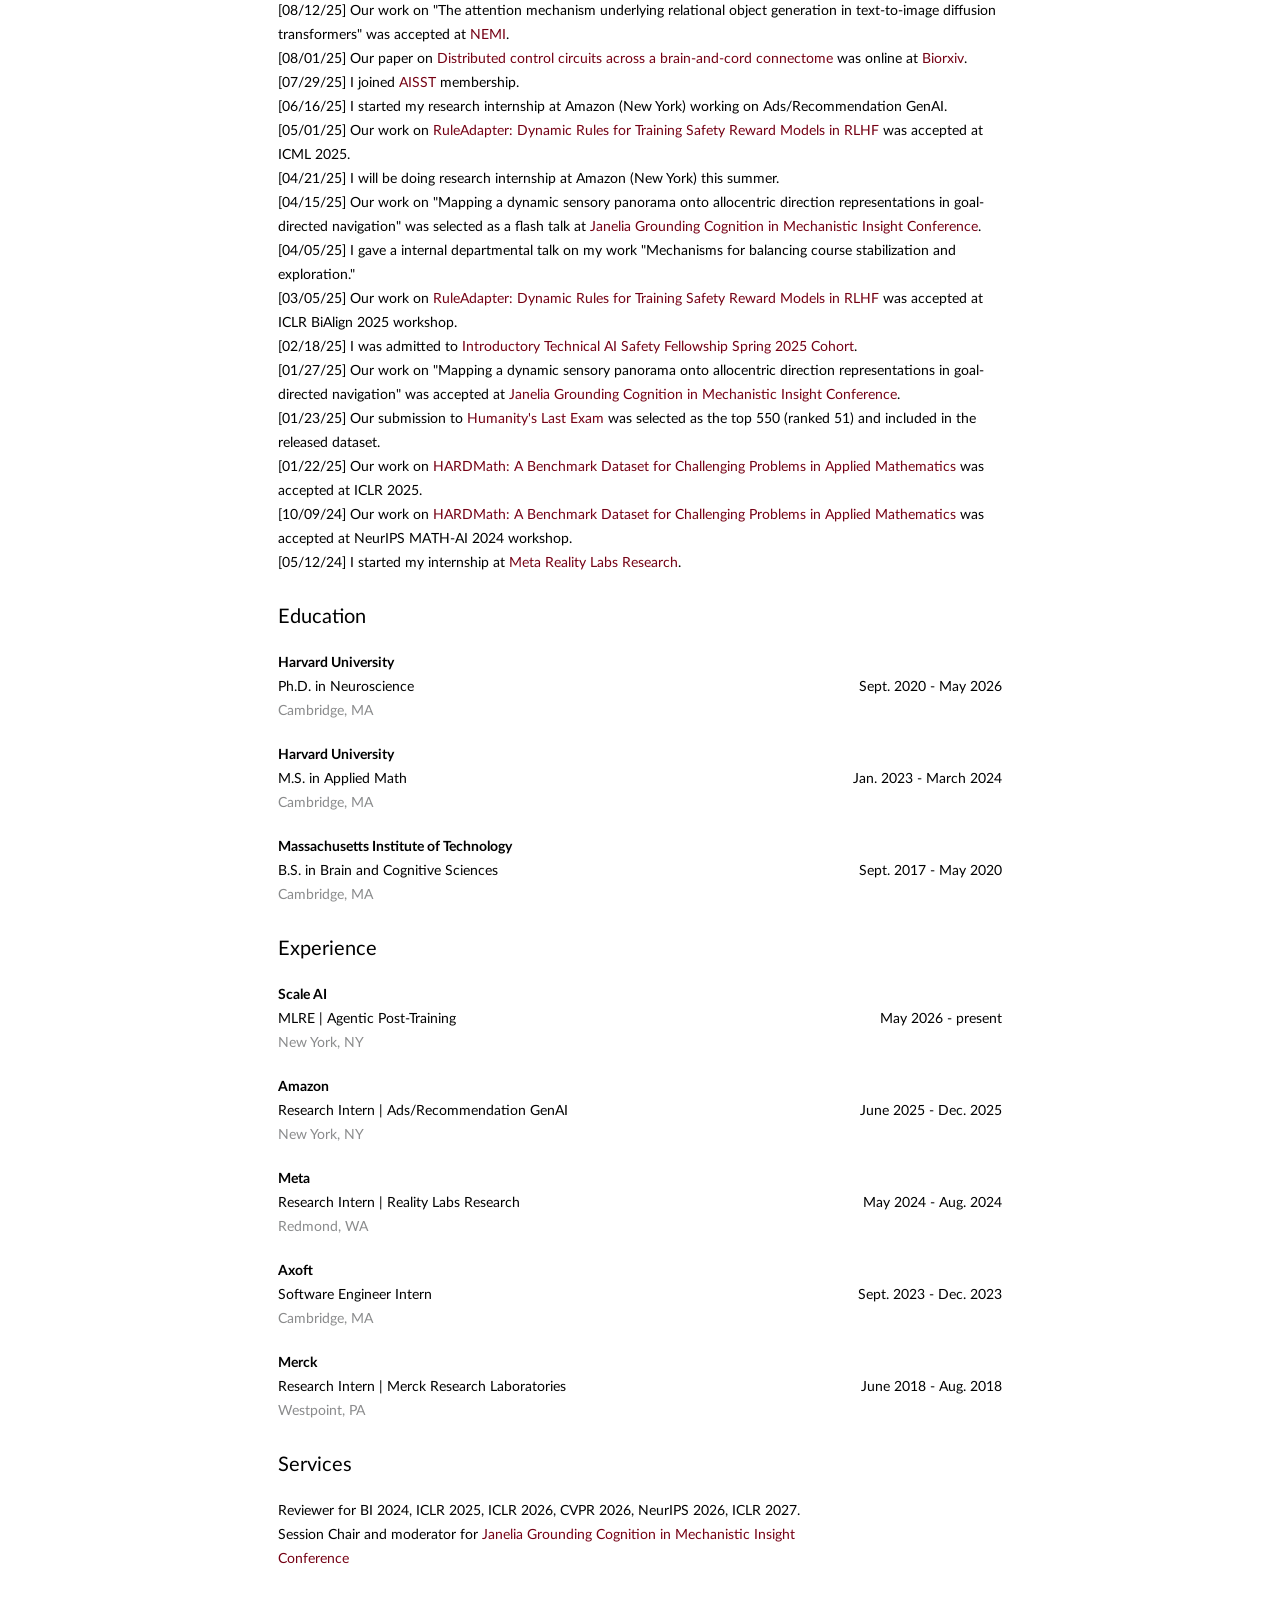
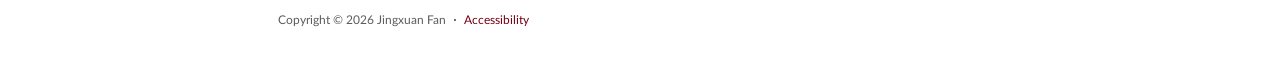
==== commit 7fe7657f: "-" ====
--- a/index.html
+++ b/index.html
@@ -261,8 +261,9 @@
         <div class="row align-items-center">
           <div class="col-xs-12 col-md-auto col-wrapper">
             <div class="figure">
-              <!-- TODO: teaser image. Save it as assets/CliniCARE/summary.png, then replace this
-                   comment with: <a href="https://arxiv.org/abs/2608.07796"><img src="assets/CliniCARE/summary.png" alt="[CliniCARE]"></a> -->
+              <a href="https://arxiv.org/abs/2608.07796">
+                <img src="assets/CliniCARE/summary.png" alt="[CliniCARE]">
+              </a>
             </div>
           </div>
           <div class="col-xs-12 col-md col-wrapper">
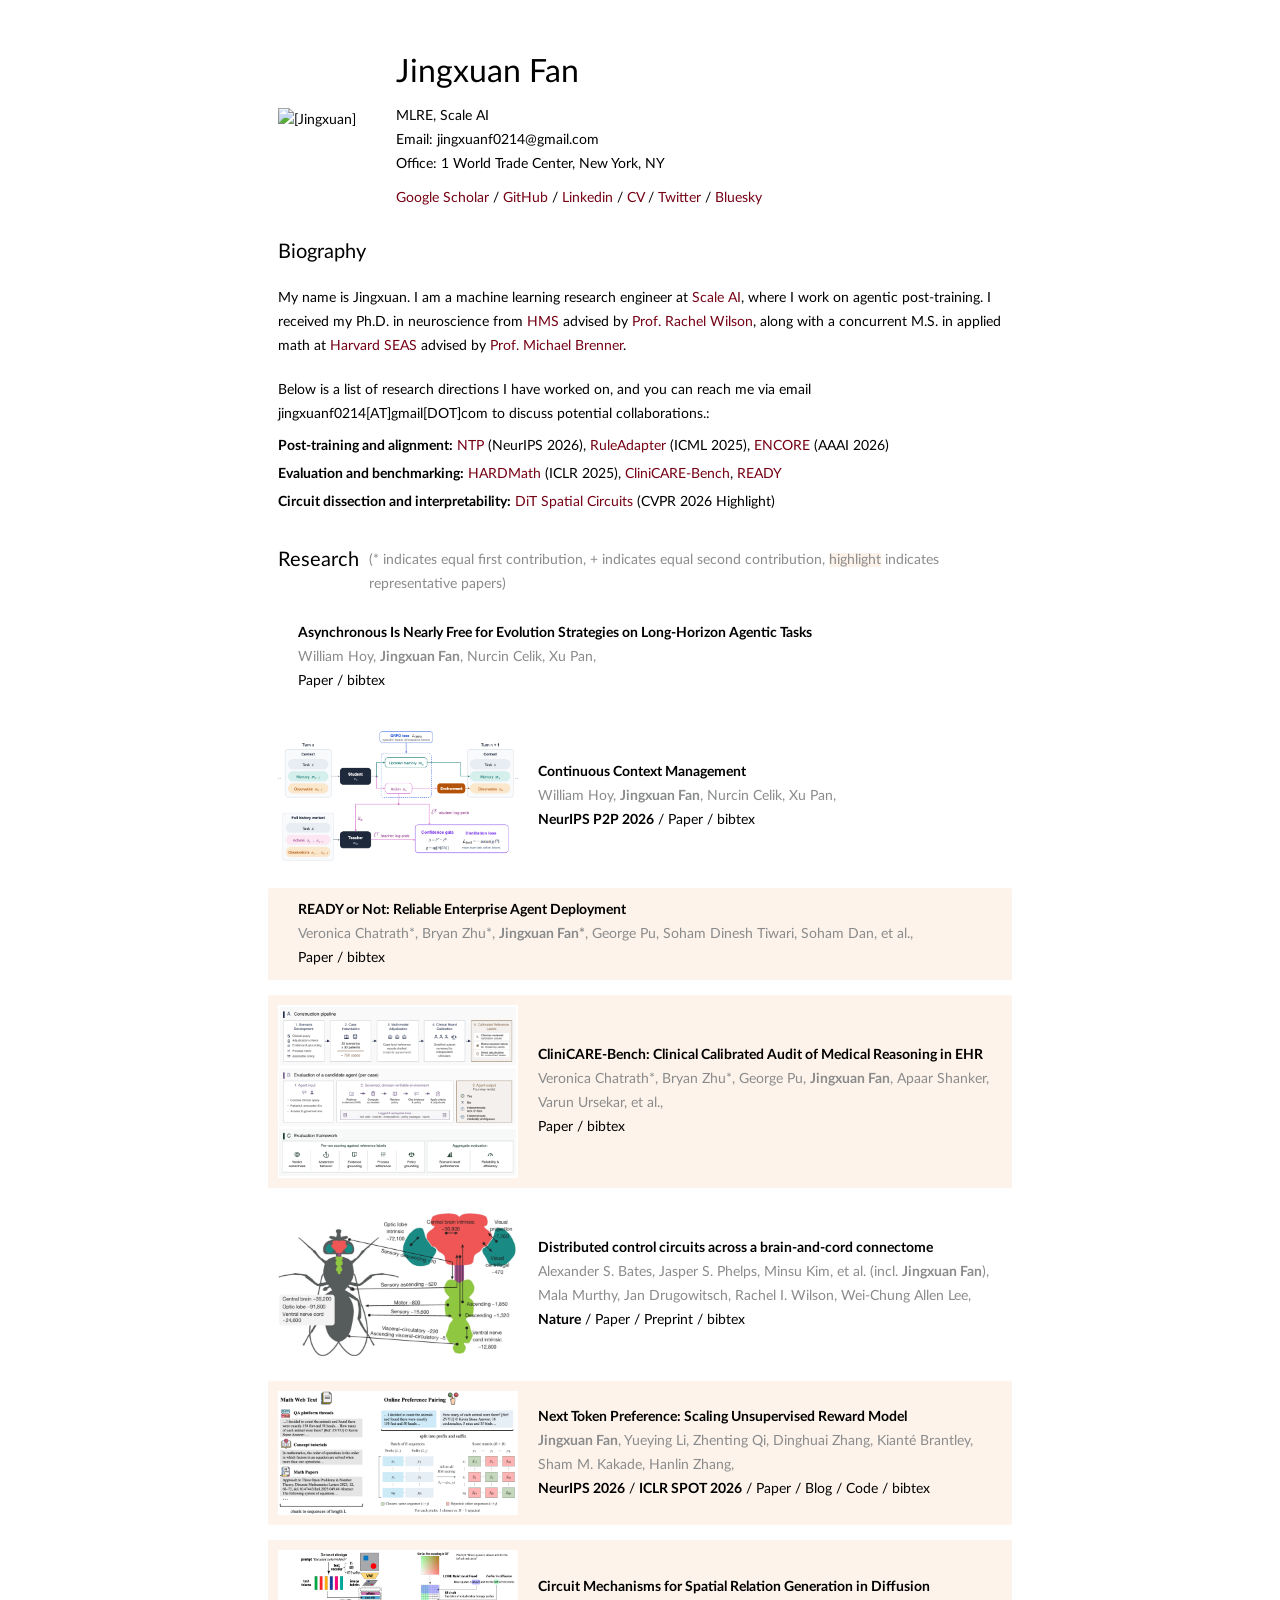
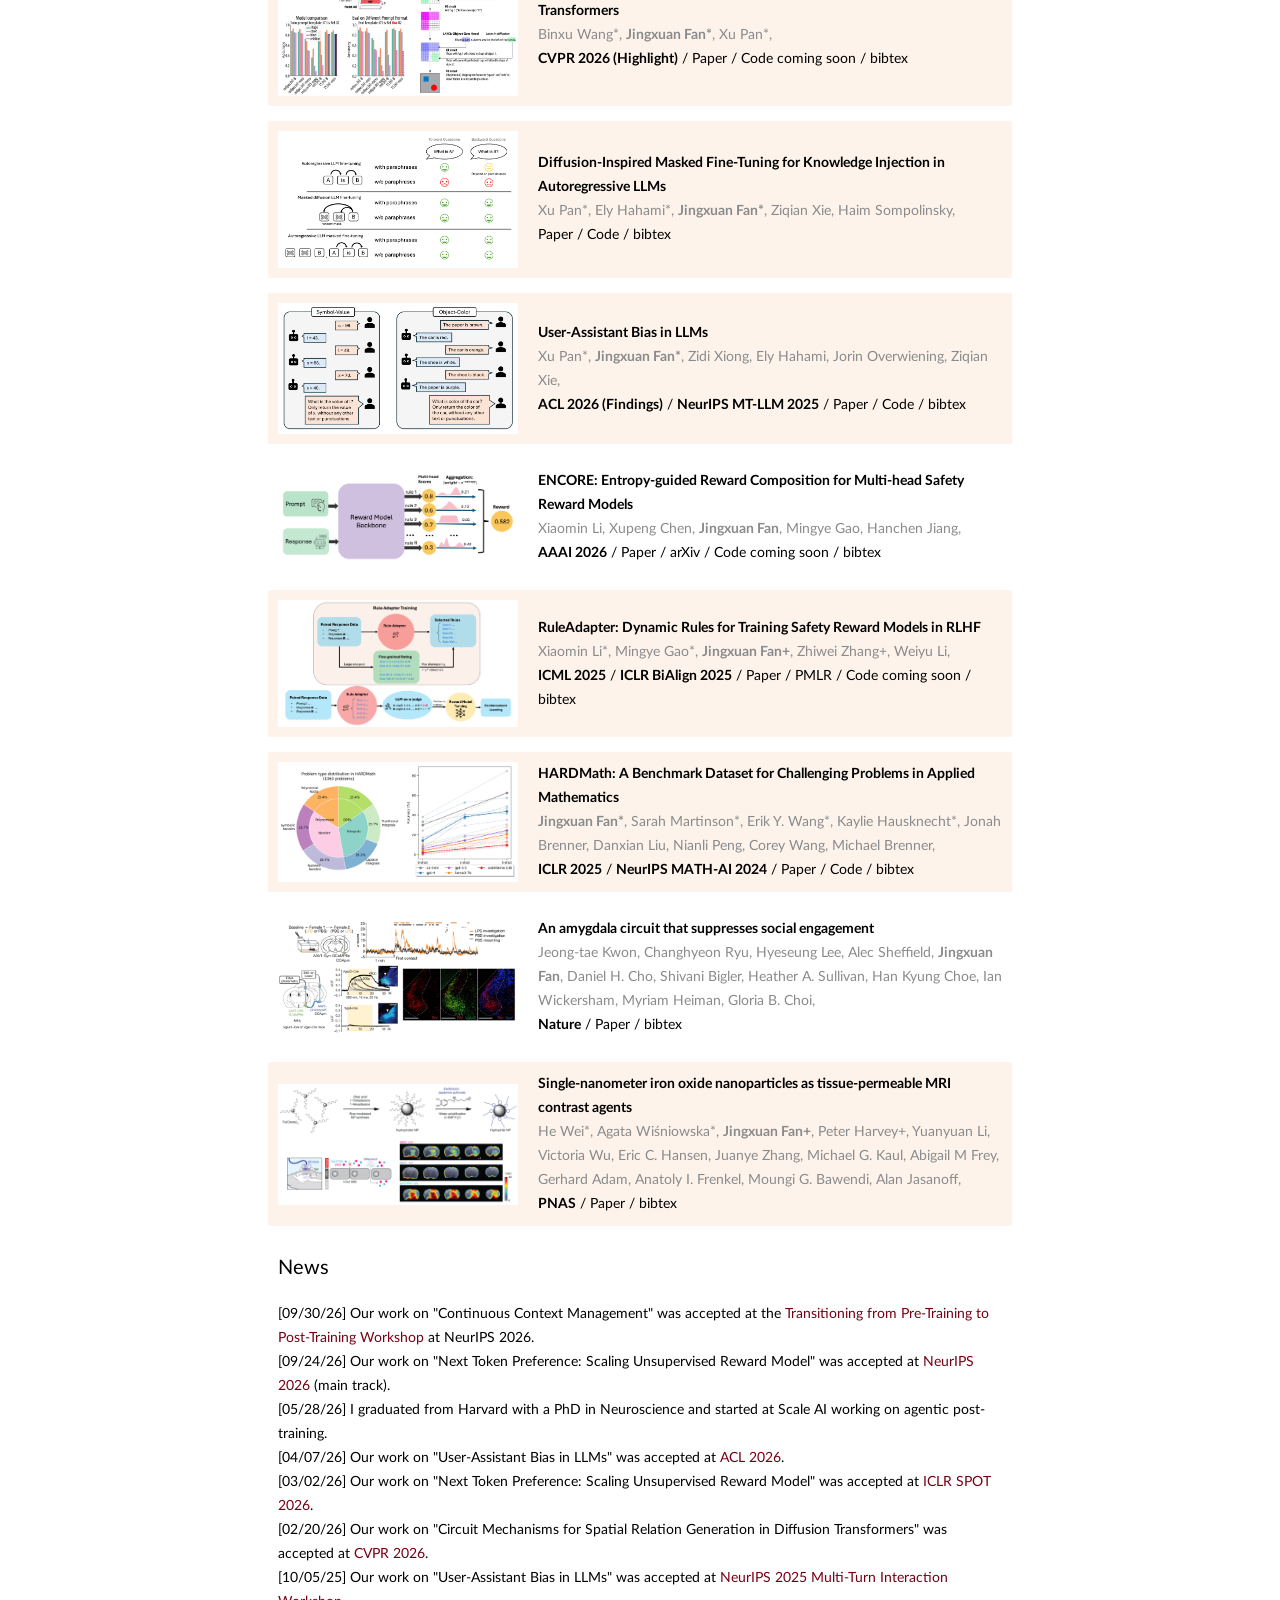
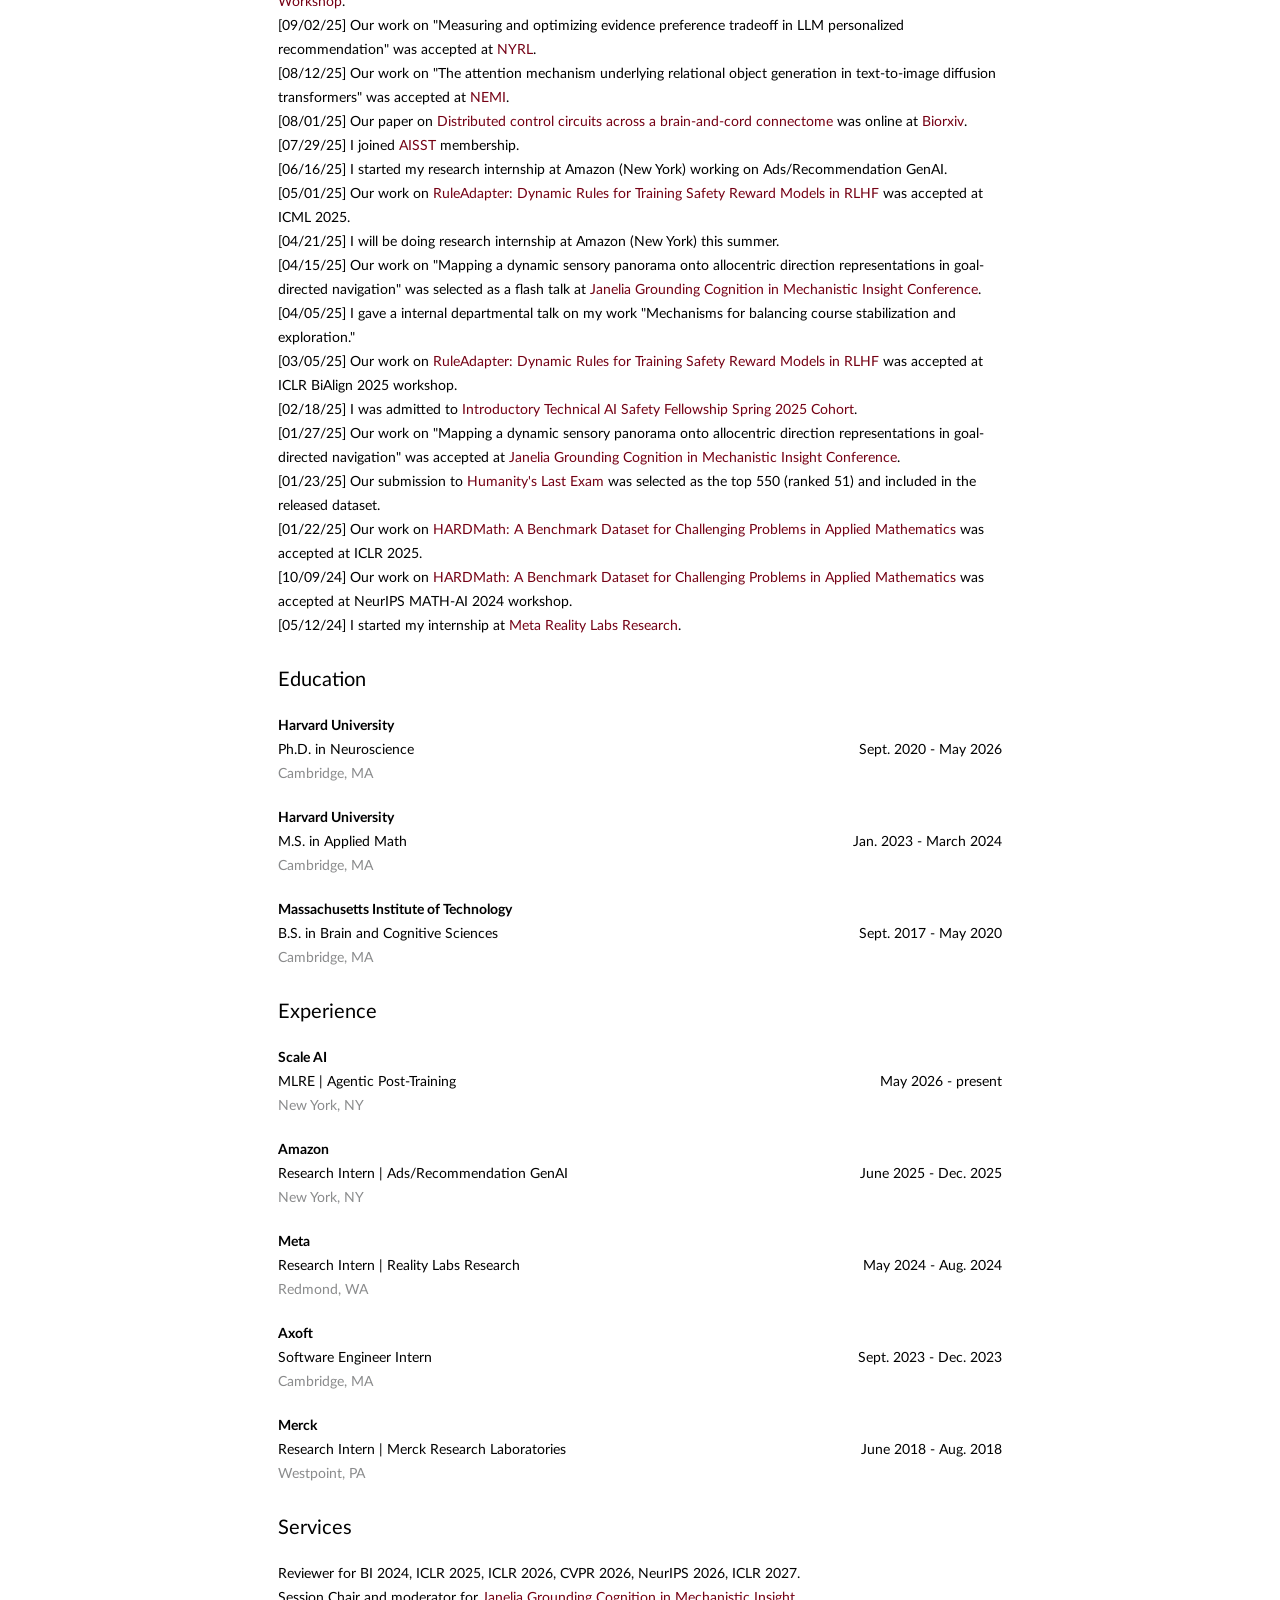
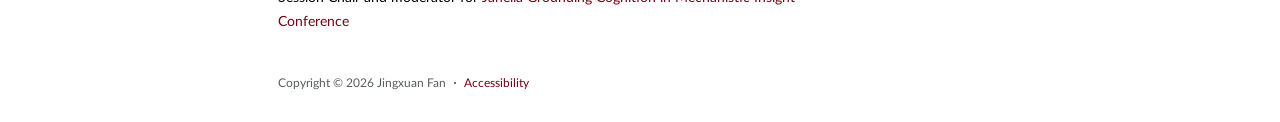
==== commit 0b4db4d2: "-" ====
--- a/index.html
+++ b/index.html
@@ -169,8 +169,9 @@
         <div class="row align-items-center">
           <div class="col-xs-12 col-md-auto col-wrapper">
             <div class="figure">
-              <!-- TODO: teaser image. Save it as assets/CCM/summary.png, then replace this
-                   comment with: <a href="https://arxiv.org/abs/2609.35540"><img src="assets/CCM/summary.png" alt="[CCM]"></a> -->
+              <a href="https://arxiv.org/abs/2609.35540">
+                <img src="assets/CCM/summary.png" alt="[CCM]">
+              </a>
             </div>
           </div>
           <div class="col-xs-12 col-md col-wrapper">
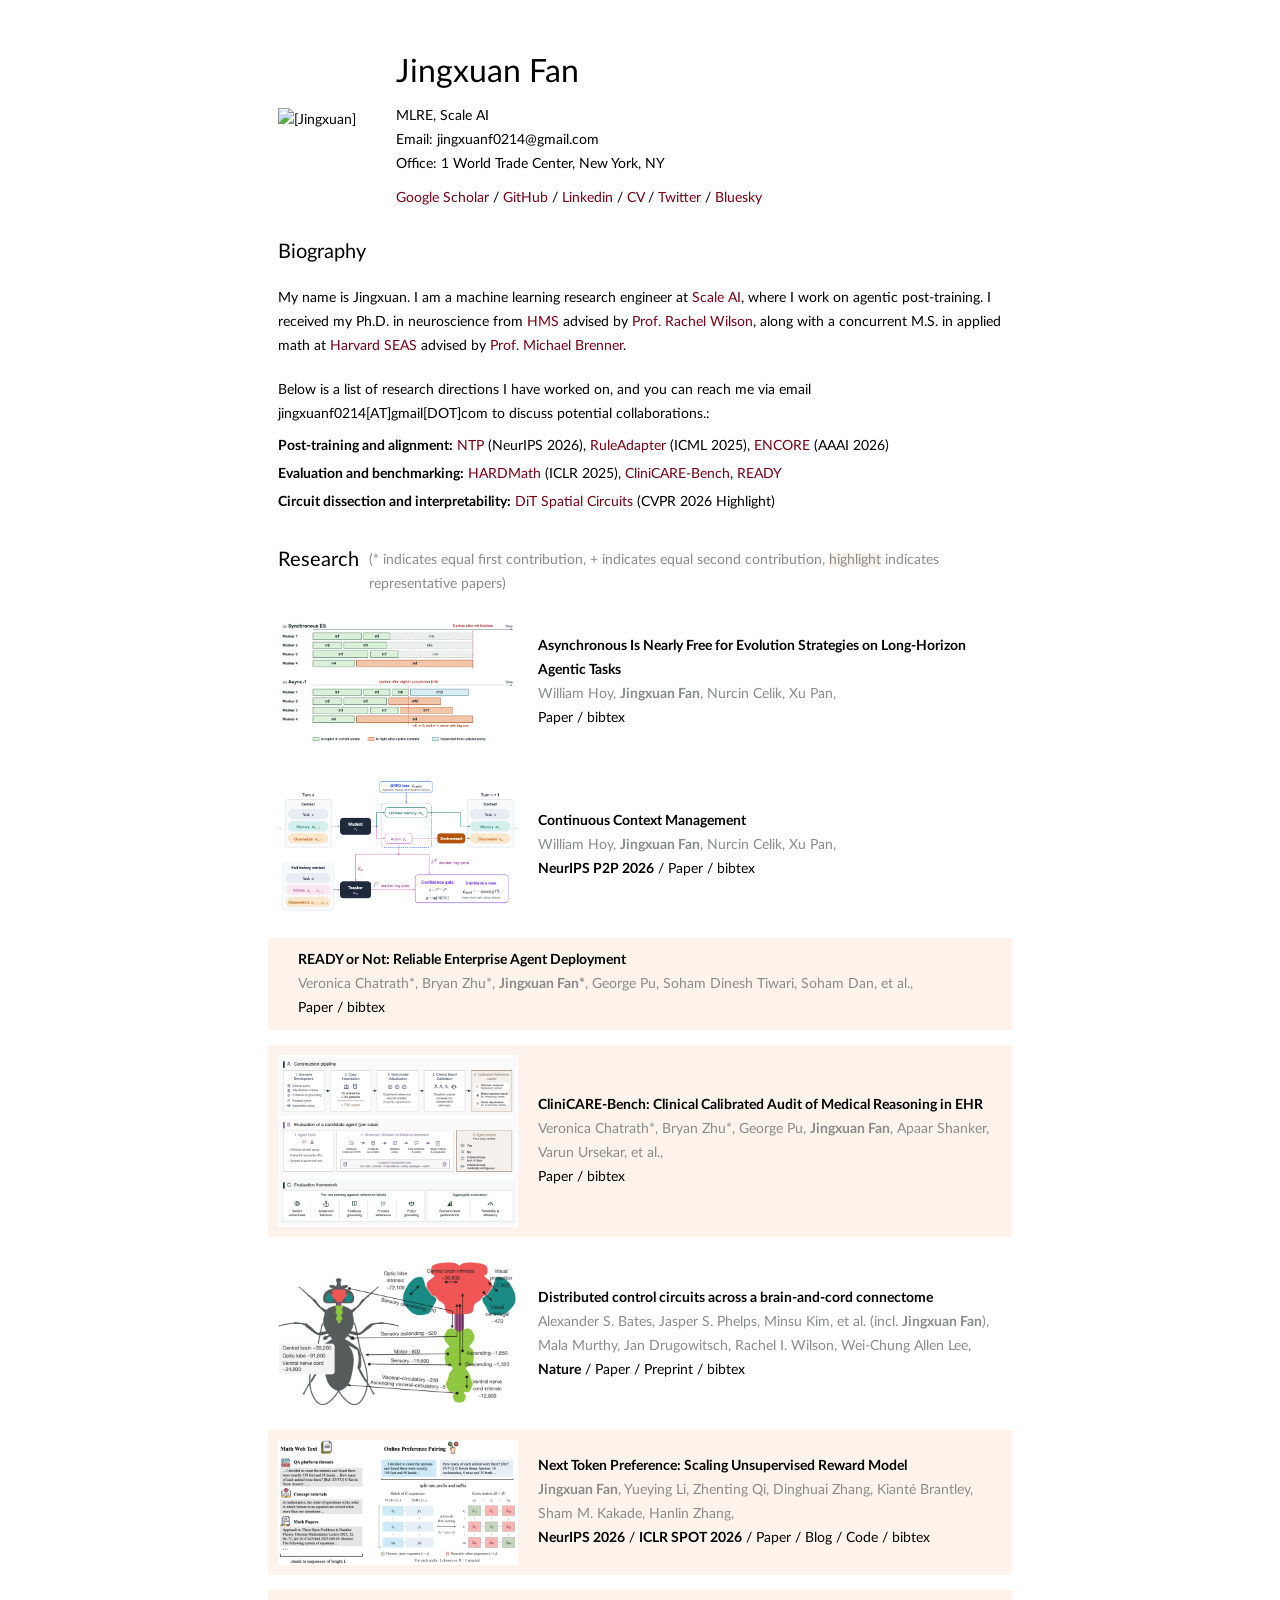
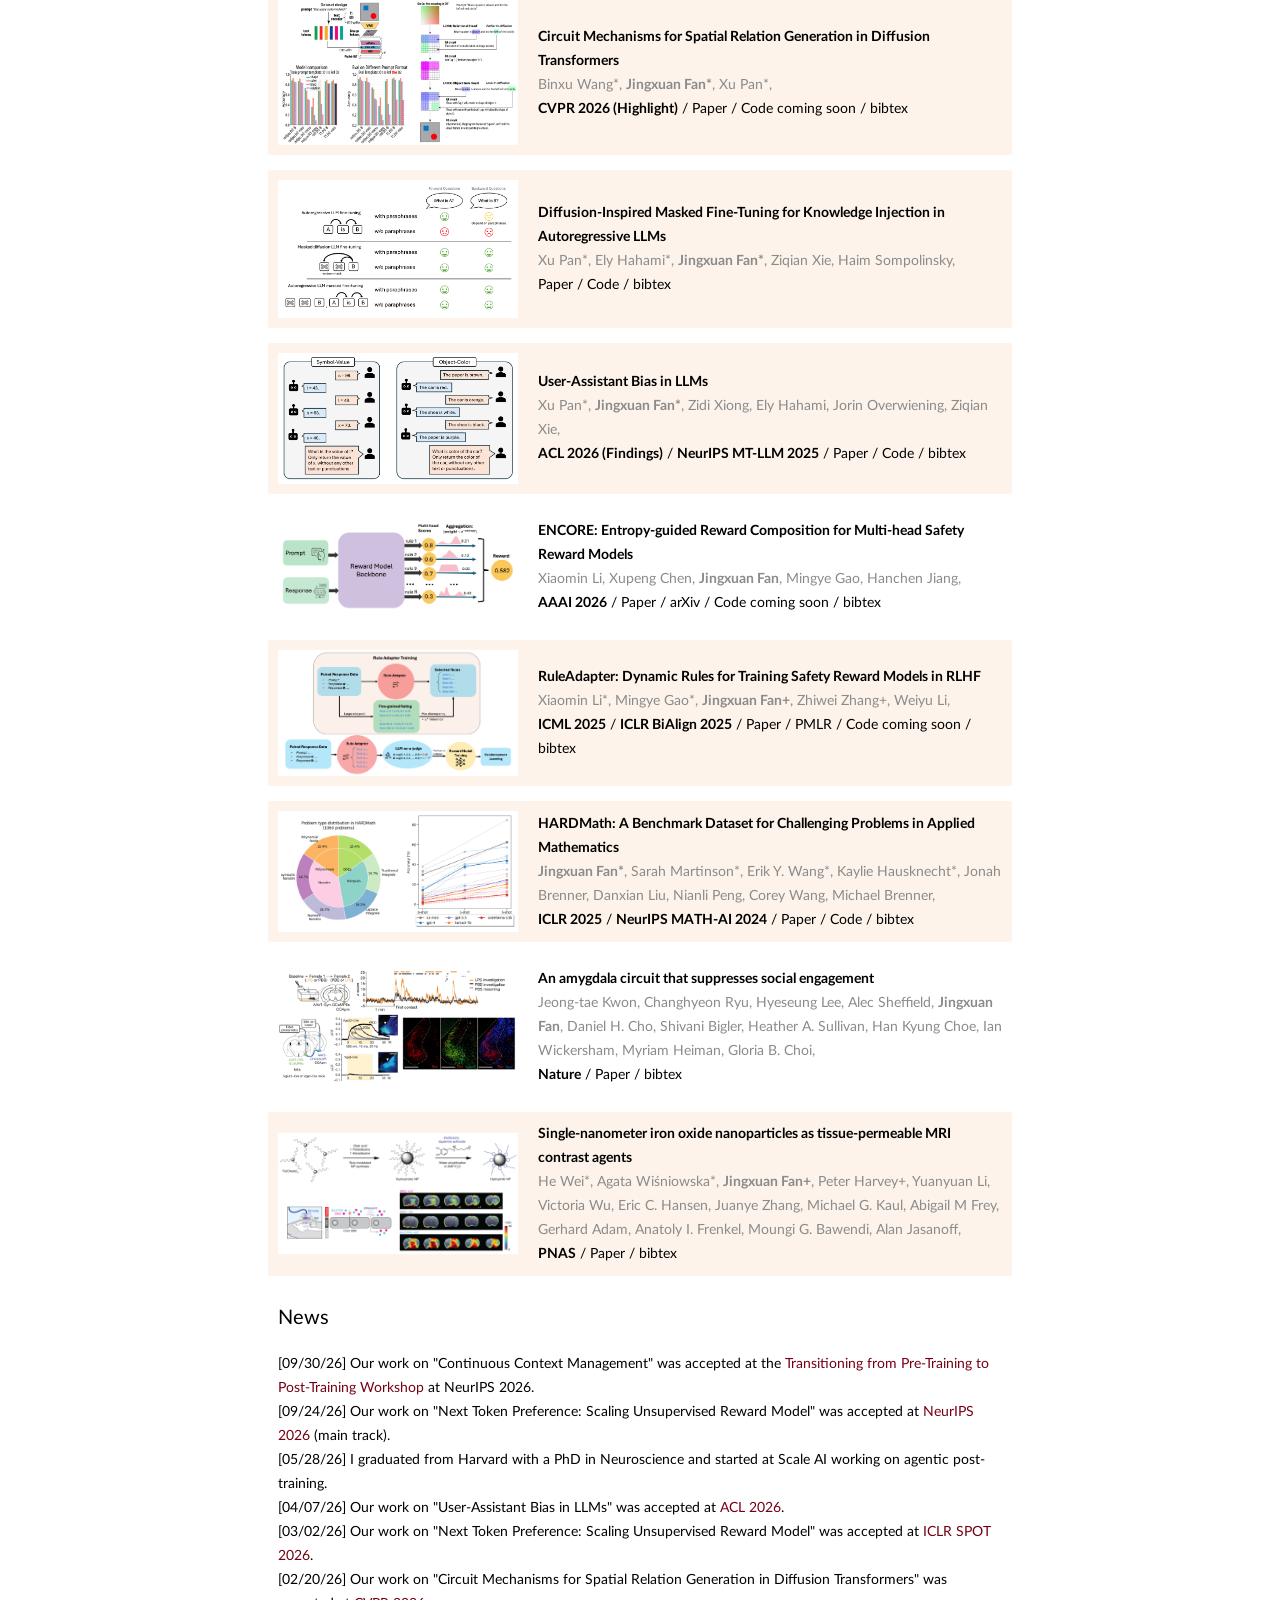
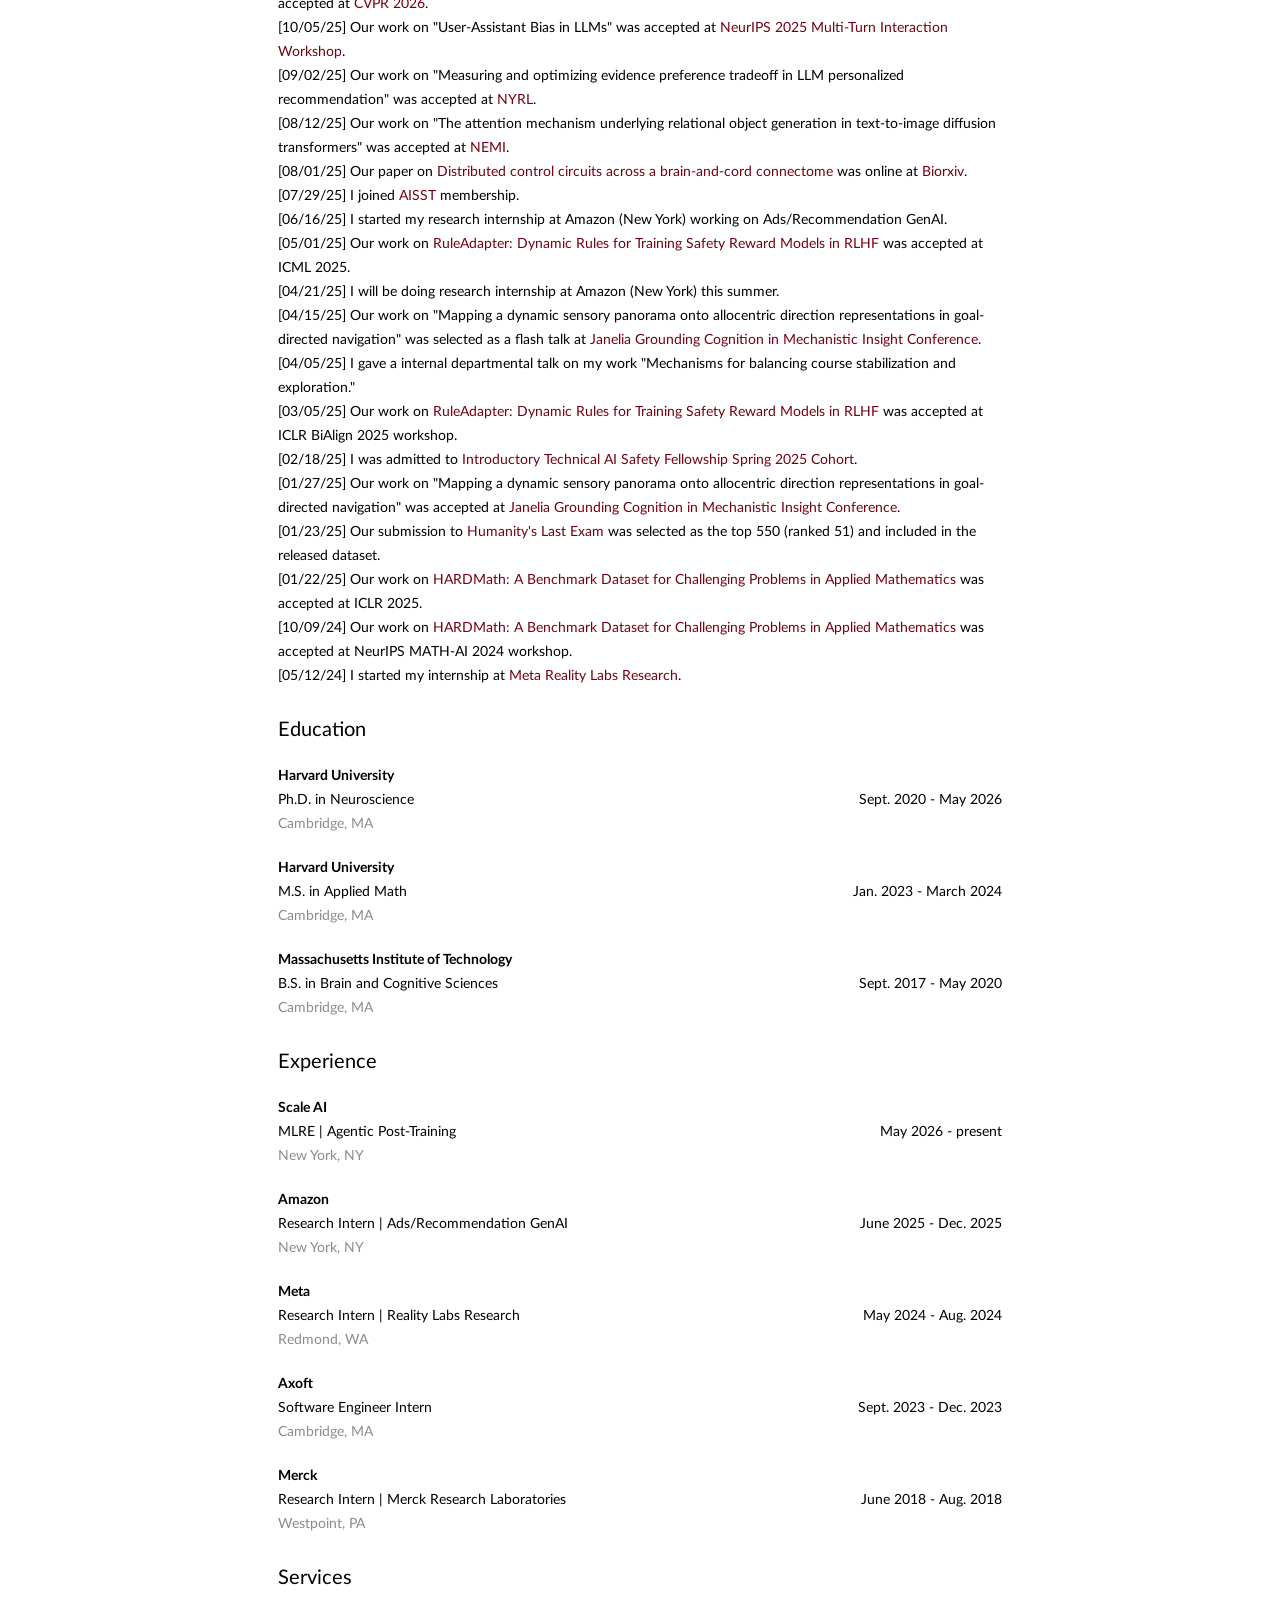
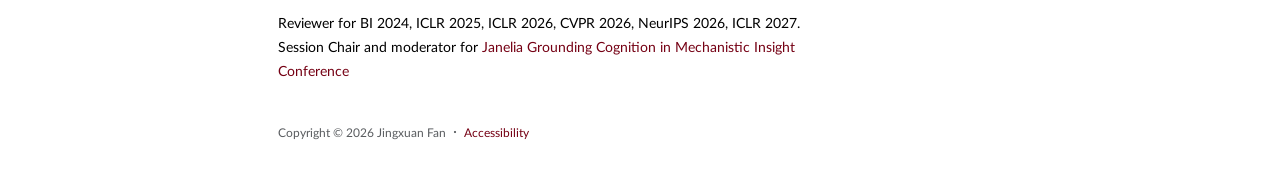
==== commit bad9e428: "-" ====
--- a/index.html
+++ b/index.html
@@ -58,7 +58,7 @@
               <a href="https://scholar.google.com/citations?user=D3A8fgEAAAAJ&hl=en">Google Scholar</a> /
               <a href="https://github.com/jingxuanf0214">GitHub</a> /
               <a href="https://www.linkedin.com/in/jingxuan-fan/">Linkedin</a> /
-              <a href="assets/profile/Jingxuan_Fan_CV_2025.pdf">CV</a> /
+              <a href="assets/profile/Jingxuan_Fan_CV.pdf">CV</a> /
               <a href="https://x.com/fjxdaisy">Twitter</a> /
               <a href="https://bsky.app/profile/fjxdaisy.bsky.social">Bluesky</a>
             </div>
@@ -125,8 +125,9 @@
         <div class="row align-items-center">
           <div class="col-xs-12 col-md-auto col-wrapper">
             <div class="figure">
-              <!-- TODO: teaser image. Save it as assets/AsyncES/summary.png, then replace this
-                   comment with: <a href="https://arxiv.org/abs/2610.04196"><img src="assets/AsyncES/summary.png" alt="[AsyncES]"></a> -->
+              <a href="https://arxiv.org/abs/2610.04196">
+                <img src="assets/AsyncES/summary.png" alt="[AsyncES]">
+              </a>
             </div>
           </div>
           <div class="col-xs-12 col-md col-wrapper">
